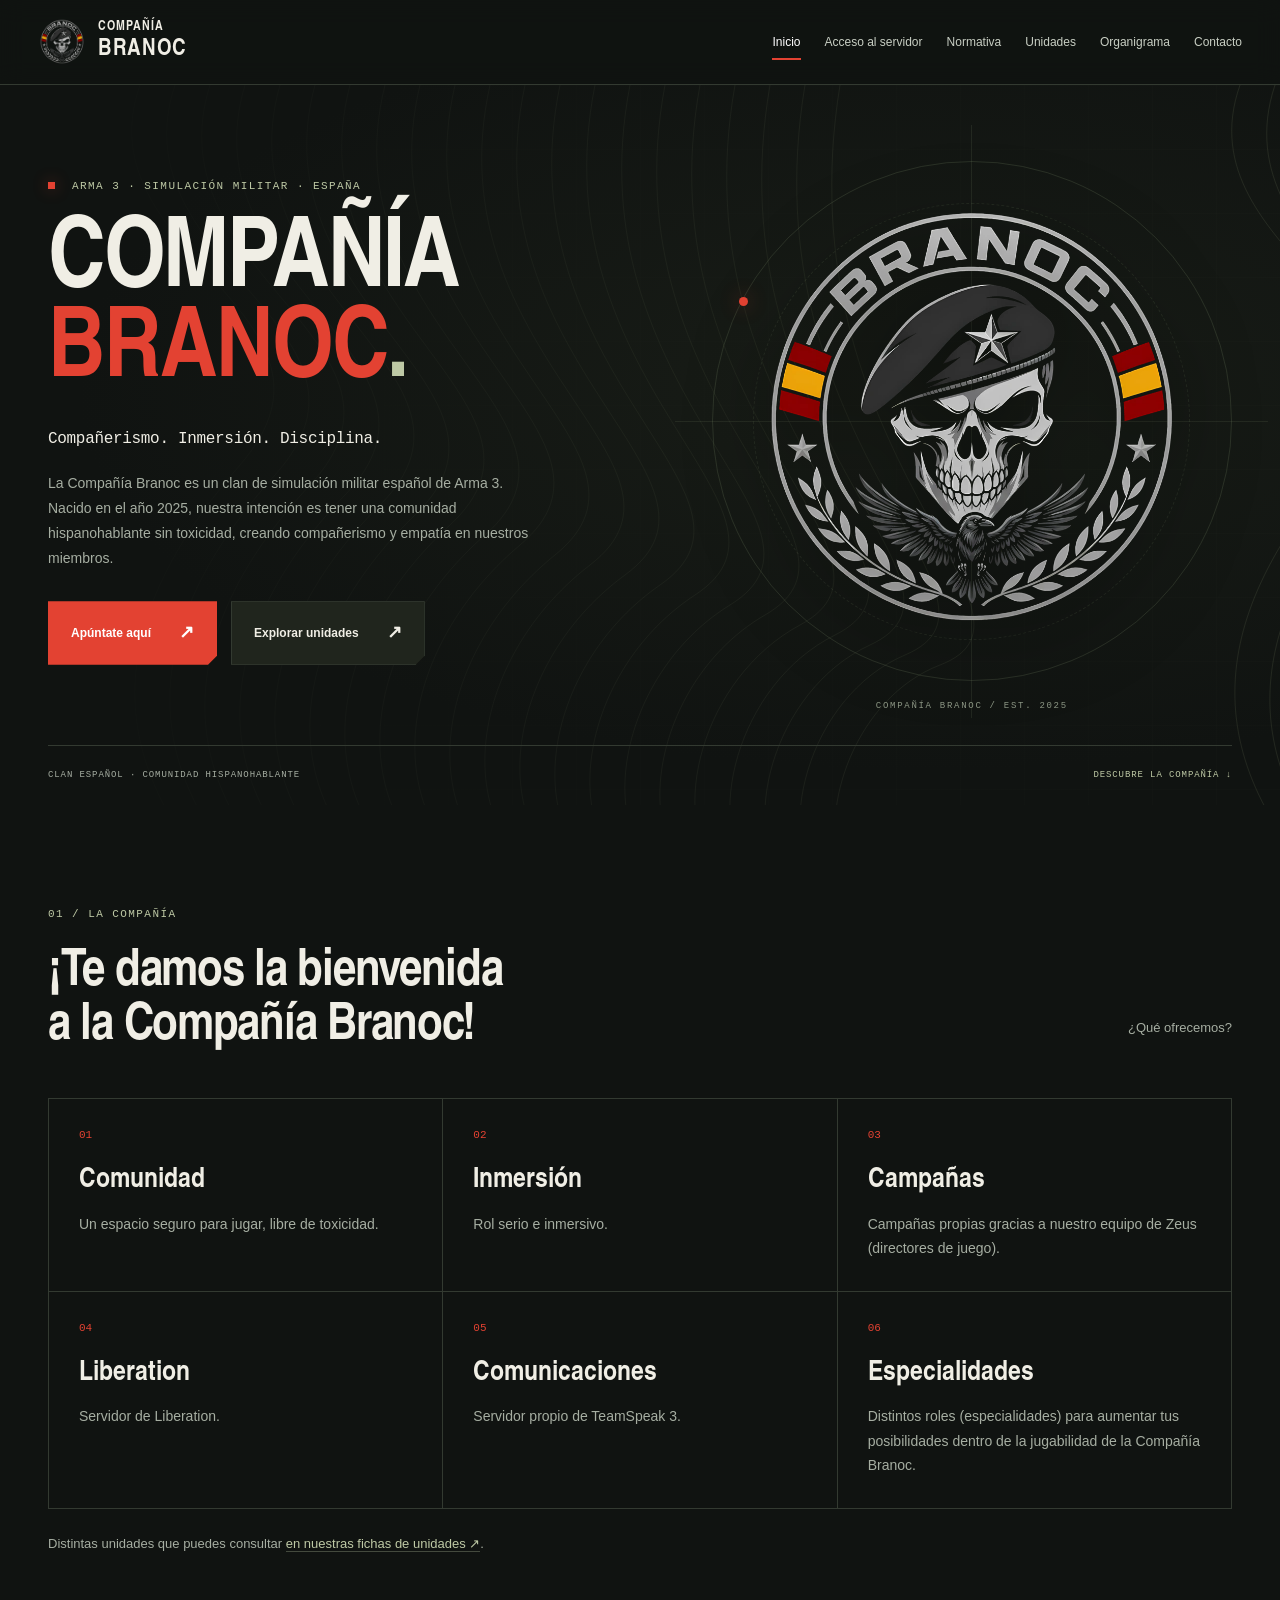
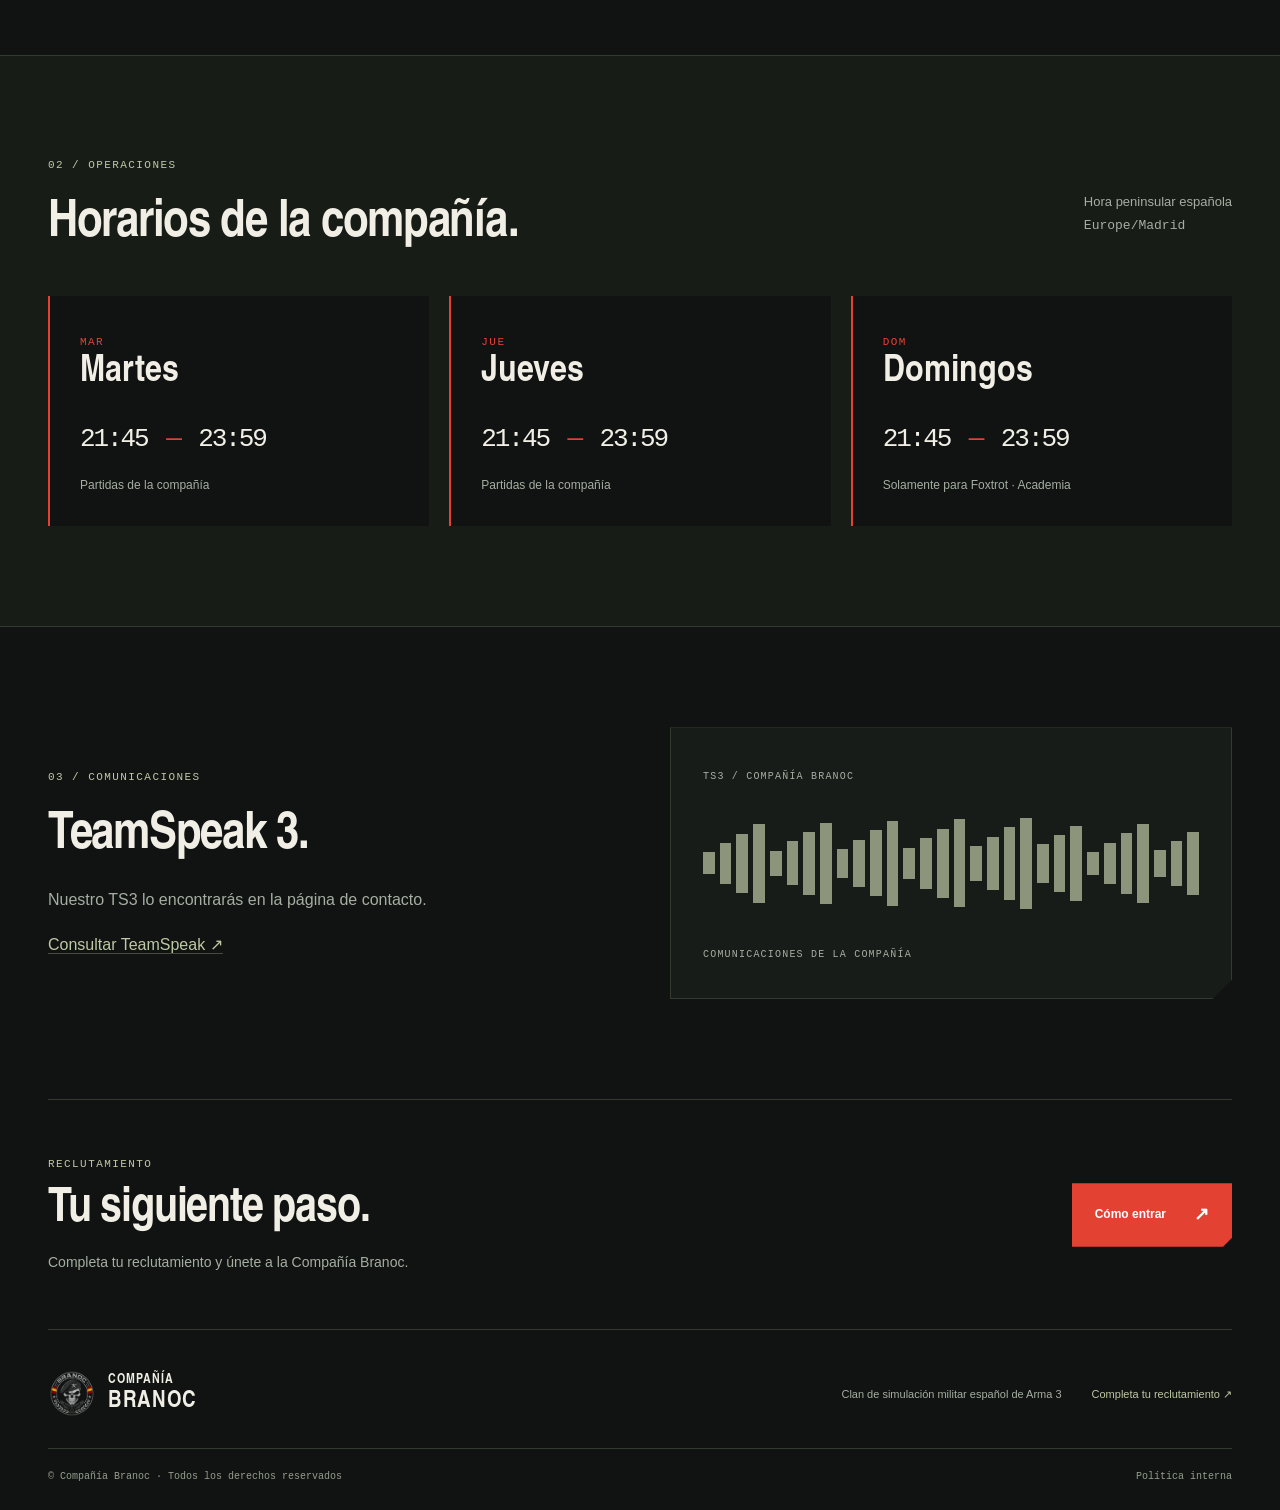
==== index.html @ 4b780981 "Add files via upload" ====
<!doctype html>
<html lang="es"><head><meta charset="utf-8"><meta name="viewport" content="width=device-width,initial-scale=1"><meta name="theme-color" content="#101311"><meta name="description" content="Compañía Branoc. Clan español de simulación militar de Arma 3: campañas, unidades, normativa y reclutamiento."><title>Inicio | Compañía Branoc</title><link rel="icon" href="assets/logo.webp" type="image/webp"><link rel="stylesheet" href="styles.css"><script src="config.js" defer></script><script src="app.js" defer></script></head>
<body><a class="skip" href="#contenido">Saltar al contenido</a><div class="reading-progress" aria-hidden="true"></div>
<header class="site-header"><div class="header-inner"><a class="brand" href="index.html"><img src="assets/logo.webp" width="50" height="50" alt="Emblema de la Compañía Branoc"><span>COMPAÑÍA <b>BRANOC</b></span></a><nav class="desktop-nav" aria-label="Navegación principal"><a href="index.html" aria-current="page">Inicio</a><a href="acceso.html">Acceso al servidor</a><a href="normativa.html">Normativa</a><a href="unidades.html">Unidades</a><a href="organigrama.html">Organigrama</a><a href="contacto.html">Contacto</a></nav><details class="mobile-menu"><summary>Menú <span aria-hidden="true">☰</span></summary><nav aria-label="Navegación móvil"><a href="index.html" aria-current="page">Inicio</a><a href="acceso.html">Acceso al servidor</a><a href="normativa.html">Normativa</a><a href="unidades.html">Unidades</a><a href="organigrama.html">Organigrama</a><a href="contacto.html">Contacto</a></nav></details></div></header>
<main id="contenido"><section class="hero"><div class="terrain" aria-hidden="true"></div><div class="wrap hero-grid"><div class="hero-copy"><p class="eyebrow"><span class="signal"></span> ARMA 3 · SIMULACIÓN MILITAR · ESPAÑA</p><h1>COMPAÑÍA<br><span>BRANOC</span><span class="hero-dot">.</span></h1><p class="hero-motto">Compañerismo. Inmersión. Disciplina.</p><p class="hero-description">La Compañía Branoc es un clan de simulación militar español de Arma 3. Nacido en el año 2025, nuestra intención es tener una comunidad hispanohablante sin toxicidad, creando compañerismo y empatía en nuestros miembros.</p><div class="actions"><a class="btn primary" href="acceso.html" >Apúntate aquí<span aria-hidden="true">↗</span></a><a class="btn secondary" href="unidades.html" >Explorar unidades<span aria-hidden="true">↗</span></a></div></div><div class="hero-emblem"><div class="radar-ring ring-one"></div><div class="radar-ring ring-two"></div><div class="crosshair" aria-hidden="true"></div><img src="assets/logo.webp" width="520" height="520" alt="Insignia de Branoc: calavera con boina y estrella"><span class="emblem-caption">COMPAÑÍA BRANOC / EST. 2025</span></div></div><div class="hero-bottom wrap"><span>CLAN ESPAÑOL · COMUNIDAD HISPANOHABLANTE</span><a href="#ofrecemos">DESCUBRE LA COMPAÑÍA ↓</a></div></section><section class="wrap section reveal" id="ofrecemos"><div class="section-title"><div><p class="eyebrow">01 / LA COMPAÑÍA</p><h2>¡Te damos la bienvenida<br>a la Compañía Branoc!</h2></div><p>¿Qué ofrecemos?</p></div><div class="offer-grid"><article class="offer-card"><span class="card-number">01</span><h3>Comunidad</h3><p>Un espacio seguro para jugar, libre de toxicidad.</p></article><article class="offer-card"><span class="card-number">02</span><h3>Inmersión</h3><p>Rol serio e inmersivo.</p></article><article class="offer-card"><span class="card-number">03</span><h3>Campañas</h3><p>Campañas propias gracias a nuestro equipo de Zeus (directores de juego).</p></article><article class="offer-card"><span class="card-number">04</span><h3>Liberation</h3><p>Servidor de Liberation.</p></article><article class="offer-card"><span class="card-number">05</span><h3>Comunicaciones</h3><p>Servidor propio de TeamSpeak 3.</p></article><article class="offer-card"><span class="card-number">06</span><h3>Especialidades</h3><p>Distintos roles (especialidades) para aumentar tus posibilidades dentro de la jugabilidad de la Compañía Branoc.</p></article></div><div class="inline-link">Distintas unidades que puedes consultar <a href="unidades.html">en nuestras fichas de unidades ↗</a>.</div></section>
<section class="schedule-section"><div class="wrap section reveal"><div class="section-title"><div><p class="eyebrow">02 / OPERACIONES</p><h2>Horarios de la compañía.</h2></div><p>Hora peninsular española<br><span class="mono">Europe/Madrid</span></p></div><div class="schedule-grid"><article class="schedule-card"><span class="eyebrow">MAR</span><h3>Martes</h3><p class="time">21:45 <span>—</span> 23:59</p><p>Partidas de la compañía</p></article><article class="schedule-card"><span class="eyebrow">JUE</span><h3>Jueves</h3><p class="time">21:45 <span>—</span> 23:59</p><p>Partidas de la compañía</p></article><article class="schedule-card"><span class="eyebrow">DOM</span><h3>Domingos</h3><p class="time">21:45 <span>—</span> 23:59</p><p>Solamente para Foxtrot · Academia</p></article></div></div></section>
<section class="wrap section comms reveal"><div><p class="eyebrow">03 / COMUNICACIONES</p><h2>TeamSpeak 3.</h2><p>Nuestro TS3 lo encontrarás en la página de contacto.</p><a class="text-link" href="contacto.html#teamspeak">Consultar TeamSpeak ↗</a></div><div class="radio-visual" aria-hidden="true"><span>TS3 / COMPAÑÍA BRANOC</span><div class="waveform"><i style="--h:20%;--d:0.0s"></i><i style="--h:37%;--d:0.05s"></i><i style="--h:54%;--d:0.1s"></i><i style="--h:71%;--d:0.15000000000000002s"></i><i style="--h:23%;--d:0.2s"></i><i style="--h:40%;--d:0.25s"></i><i style="--h:57%;--d:0.30000000000000004s"></i><i style="--h:74%;--d:0.35000000000000003s"></i><i style="--h:26%;--d:0.4s"></i><i style="--h:43%;--d:0.45s"></i><i style="--h:60%;--d:0.5s"></i><i style="--h:77%;--d:0.55s"></i><i style="--h:29%;--d:0.6000000000000001s"></i><i style="--h:46%;--d:0.65s"></i><i style="--h:63%;--d:0.7000000000000001s"></i><i style="--h:80%;--d:0.75s"></i><i style="--h:32%;--d:0.8s"></i><i style="--h:49%;--d:0.8500000000000001s"></i><i style="--h:66%;--d:0.9s"></i><i style="--h:83%;--d:0.9500000000000001s"></i><i style="--h:35%;--d:1.0s"></i><i style="--h:52%;--d:1.05s"></i><i style="--h:69%;--d:1.1s"></i><i style="--h:21%;--d:1.1500000000000001s"></i><i style="--h:38%;--d:1.2000000000000002s"></i><i style="--h:55%;--d:1.25s"></i><i style="--h:72%;--d:1.3s"></i><i style="--h:24%;--d:1.35s"></i><i style="--h:41%;--d:1.4000000000000001s"></i><i style="--h:58%;--d:1.4500000000000002s"></i></div><span>COMUNICACIONES DE LA COMPAÑÍA</span></div></section></main>
<section class="enlist wrap reveal"><div><p class="eyebrow">RECLUTAMIENTO</p><h2>Tu siguiente paso.</h2><p>Completa tu reclutamiento y únete a la Compañía Branoc.</p></div><a class="btn primary" href="acceso.html" >Cómo entrar<span aria-hidden="true">↗</span></a></section>
<footer class="wrap"><a class="brand" href="index.html"><img src="assets/logo.webp" width="42" height="42" alt=""><span>COMPAÑÍA <b>BRANOC</b></span></a><p>Clan de simulación militar español de Arma 3</p><a href="https://discord.gg/kvtkXTfEEX" data-link="discord" target="_blank" rel="noopener noreferrer">Completa tu reclutamiento ↗</a><p class="footer-bottom">© Compañía Branoc · Todos los derechos reservados <a href="normativa.html#politica">Política interna</a></p></footer>
<button class="back-top" aria-label="Volver arriba" hidden>↑</button><div class="toast" role="status" aria-live="polite"></div></body></html>
---- styles.css ----
@font-face{font-family:Branoc;src:url('assets/heading.otf') format('opentype');font-weight:700;font-display:swap}
:root{--bg:#101311;--surface:#181c19;--surface2:#20251f;--line:#333a31;--muted:#a6aea2;--text:#f0eee5;--red:#e34232;--red-dark:#a92d24;--olive:#bec9a5;--mono:'Courier New',monospace;--heading:Branoc,'Arial Narrow',Impact,sans-serif}
*{box-sizing:border-box}html{scroll-behavior:smooth;scroll-padding-top:110px}body{margin:0;background:var(--bg);color:var(--text);font:16px/1.75 Arial,Helvetica,sans-serif}a{color:inherit;text-decoration:none}button,input,summary{font:inherit}button,summary{cursor:pointer}button{color:inherit}img{display:block;max-width:100%;height:auto}::selection{background:var(--red);color:#fff}:focus-visible{outline:2px solid var(--olive);outline-offset:5px}p{margin:0 0 1.1em}h1,h2,h3,h4{line-height:1.05;margin:0;font-family:var(--heading);font-weight:700}h2{font-size:clamp(32px,4vw,54px);letter-spacing:-.025em}h3{font-size:28px}h4{font-size:21px}strong{color:var(--text)}.wrap{width:min(1220px,calc(100% - 96px));margin-inline:auto}.section{padding-block:100px}.eyebrow{font:11px/1.65 var(--mono);letter-spacing:.13em;color:var(--olive);text-transform:uppercase;margin:0 0 24px}.mono{font-family:var(--mono)}.skip{position:fixed;z-index:100;left:16px;top:-100px;padding:10px 20px;background:var(--red)}.skip:focus{top:12px}.reading-progress{position:fixed;top:0;left:0;height:3px;width:100%;transform:scaleX(0);transform-origin:left;background:var(--red);z-index:100}
.site-header{position:sticky;top:0;z-index:30;background:rgba(16,19,17,.95);border-bottom:1px solid var(--line);backdrop-filter:blur(12px)}.header-inner{max-width:1440px;margin:auto;padding:18px 38px;display:flex;align-items:center;justify-content:space-between;gap:28px}.brand{display:flex;align-items:center;gap:12px;flex-shrink:0}.brand>span{font:13px/1.2 var(--heading);letter-spacing:.08em}.brand b{display:block;font-size:23px;letter-spacing:.03em}.brand img{width:48px;height:48px;object-fit:contain}.desktop-nav{display:flex;gap:24px;align-items:center}.desktop-nav a{font-size:12px;color:#c8cfc3;position:relative;padding:12px 0}.desktop-nav a:after{content:'';position:absolute;left:0;right:100%;bottom:5px;height:2px;background:var(--red);transition:right .2s}.desktop-nav a:hover:after,.desktop-nav a[aria-current]:after{right:0}.desktop-nav a[aria-current]{color:#fff}.mobile-menu{display:none}
.hero{position:relative;overflow:hidden;isolation:isolate;background:radial-gradient(ellipse at 72% 42%,#29302255,transparent 65%)}.terrain{position:absolute;inset:0;z-index:-1;background-image:url('assets/terrain.svg'),linear-gradient(#bacd9d06 1px,transparent 1px),linear-gradient(90deg,#bacd9d06 1px,transparent 1px);background-size:1100px,64px 64px,64px 64px;opacity:.62;mask-image:linear-gradient(90deg,transparent,#000)}.hero-grid{display:grid;grid-template-columns:1.17fr 1fr;align-items:center;gap:55px;padding-block:76px 64px;min-height:650px}.hero-copy{position:relative;z-index:2}.hero h1{font-size:clamp(70px,7.6vw,112px);letter-spacing:-.025em;line-height:.93;margin-block:24px}.hero h1>span{color:var(--red)}.hero h1 .hero-dot{color:var(--olive)}.hero-motto{font:16px/1.5 var(--mono);letter-spacing:-.02em;margin:26px 0 20px}.hero-description{color:var(--muted);font-size:14px;max-width:490px;line-height:1.8}.signal{display:inline-block;width:7px;height:7px;background:var(--red);margin-right:9px;box-shadow:0 0 16px #e3423277}.actions{display:flex;gap:14px;flex-wrap:wrap;margin-top:30px}.btn{display:inline-flex;align-items:center;justify-content:space-between;gap:28px;padding:15px 22px;font-size:12px;font-weight:700;min-height:50px;clip-path:polygon(0 0,100% 0,100% calc(100% - 9px),calc(100% - 9px) 100%,0 100%);transition:background .2s,transform .2s;border:1px solid transparent}.btn span{font-size:18px}.btn.primary{background:var(--red);color:#fff}.btn.primary:hover{background:#f45644;transform:translateY(-2px)}.btn.secondary{background:#20251d;color:var(--text);border-color:var(--line)}.btn.secondary:hover{background:#30372c;transform:translateY(-2px)}.hero-emblem{position:relative;display:grid;place-items:center;aspect-ratio:1;min-width:0}.hero-emblem>img{width:88%;filter:drop-shadow(0 18px 40px #0008);position:relative;z-index:2;animation:emblem-in 1s ease both}.radar-ring{position:absolute;border:1px solid #69765b45;border-radius:50%;inset:0}.ring-one:after{content:'';position:absolute;width:9px;height:9px;top:26%;left:5%;border-radius:50%;background:var(--red);box-shadow:0 0 20px #e3423277}.ring-one{animation:radar-turn 50s linear infinite}.ring-two{inset:8%;border-style:dashed;opacity:.7}.crosshair{position:absolute;inset:-7%;background:linear-gradient(transparent calc(50% - .5px),#66745930 50%,transparent calc(50% + .5px)),linear-gradient(90deg,transparent calc(50% - .5px),#66745930 50%,transparent calc(50% + .5px))}.emblem-caption{position:absolute;bottom:-30px;font:9px var(--mono);letter-spacing:.19em;color:#8d9785}.hero-bottom{display:flex;justify-content:space-between;gap:20px;padding-block:22px;border-top:1px solid var(--line);font:9px/1.6 var(--mono);letter-spacing:.1em;color:var(--muted)}.hero-bottom a{color:var(--olive)}
.section-title{display:flex;justify-content:space-between;align-items:end;gap:40px;margin-bottom:44px}.section-title>p{color:var(--muted);max-width:260px;font-size:13px}.section-title h2{max-width:740px}.offer-grid{display:grid;grid-template-columns:repeat(3,1fr);border-top:1px solid var(--line);border-left:1px solid var(--line)}.offer-card{border-right:1px solid var(--line);border-bottom:1px solid var(--line);padding:30px;transition:background .25s;position:relative}.offer-card:hover{background:var(--surface)}.card-number{font:11px var(--mono);color:var(--red);display:block;margin-bottom:26px}.offer-card h3{margin-bottom:15px}.offer-card p{font-size:14px;color:var(--muted);margin:0}.inline-link{font-size:13px;color:var(--muted);margin-top:24px}.inline-link a,.text-link,.rule-section a,.note a{color:var(--olive);border-bottom:1px solid #bec9a54d}.schedule-section{background:#181c16;border-block:1px solid var(--line)}.schedule-grid{display:grid;grid-template-columns:repeat(3,1fr);gap:20px}.schedule-card{padding:30px;background:var(--bg);border-left:2px solid var(--red)}.schedule-card h3{font-size:37px}.schedule-card>.eyebrow{margin-bottom:14px;color:var(--red)}.time{font:26px/1.4 var(--mono);margin:28px 0 18px;letter-spacing:-.08em}.time span{color:var(--red);margin-inline:5px}.schedule-card>p:last-child{font-size:12px;color:var(--muted);margin:0}.comms{display:grid;grid-template-columns:1fr 1fr;gap:60px;align-items:center}.comms p:not(.eyebrow){margin-top:22px;color:var(--muted)}.radio-visual{background:var(--surface);border:1px solid var(--line);padding:32px;clip-path:polygon(0 0,100% 0,100% calc(100% - 20px),calc(100% - 20px) 100%,0 100%)}.radio-visual>span{font:10px var(--mono);letter-spacing:.12em;color:var(--muted)}.waveform{height:110px;display:flex;align-items:center;gap:5px;margin-block:20px}.waveform i{width:5px;flex:1;height:var(--h);background:var(--olive);opacity:.7;transform-origin:center;animation:wave 2.8s ease-in-out var(--d) infinite}
.page-heading{padding-block:74px 60px;border-bottom:1px solid var(--line);position:relative}.page-heading:after{content:'+';position:absolute;right:0;top:66px;color:var(--red);font:42px var(--mono)}.page-heading h1{font-size:clamp(52px,6.8vw,88px);letter-spacing:-.035em;max-width:calc(100% - 38px)}.page-heading .lead{margin:22px 0 0;color:var(--muted);max-width:750px;font-size:15px}.steps{max-width:970px}.step{display:grid;grid-template-columns:80px 1fr;gap:30px;padding:40px 0;border-bottom:1px solid var(--line)}.step:first-child{padding-top:0}.step-number{color:var(--red);font:40px var(--mono);line-height:1}.step h2{font-size:36px;margin-bottom:24px}.step p{color:var(--muted);font-size:15px}.step .btn{margin-top:12px}.instruction-img{margin:25px 0 10px;border:1px solid var(--line);border-radius:4px;max-width:100%}.form-img{width:360px}.note{background:#23291d;border-left:2px solid var(--olive);padding:18px 22px;color:#c5cebc;font-size:13px;line-height:1.8}.step .note{color:#c5cebc}.rules-layout{display:grid;grid-template-columns:240px 1fr;gap:66px;padding-block:70px 100px;align-items:start}.rules-index{position:sticky;top:125px}.rules-index nav{display:flex;flex-direction:column;gap:14px;margin-bottom:30px}.rules-index nav a{font-size:13px;color:var(--muted)}.rules-index nav a:hover{color:var(--text)}.rules-content{min-width:0}.rule-section{padding-bottom:40px;margin-bottom:40px;border-bottom:1px solid var(--line);font-size:14px;color:#bbc3b5;scroll-margin-top:115px}.rule-section:last-child{margin-bottom:0}.rule-section h2{font-size:40px;margin-bottom:26px;color:var(--text)}.rule-section ol,.rule-section ul{padding-left:25px}.rule-section li{padding-left:5px;margin-bottom:12px}.rule-section ol>li::marker{font-family:var(--mono);color:var(--red)}.rule-section li p{margin-bottom:10px}.rule-section li p:first-child strong{font-size:16px}.rule-section .eyebrow{color:var(--olive)}
.units-list{padding-block:40px 80px}.unit-card{display:grid;grid-template-columns:370px 1fr;gap:65px;align-items:center;padding-block:55px;border-bottom:1px solid var(--line)}.unit-image{padding:26px;background:radial-gradient(#28301e,transparent 70%);aspect-ratio:1;display:grid;place-items:center}.unit-image img{max-height:320px;width:auto;max-width:100%;object-fit:contain;filter:drop-shadow(0 15px 20px #0005);transition:transform .4s}.unit-card:hover img{transform:translateY(-5px) rotate(-2deg)}.unit-copy h2{font-size:66px;margin-bottom:24px}.unit-copy>p:not(.eyebrow){color:var(--muted);font-size:15px;max-width:640px}.academy-note{margin-top:50px}.org-section{padding-block:35px 70px}.org-toolbar{display:flex;gap:30px;justify-content:space-between;align-items:center;margin-bottom:50px}.org-toolbar>p{font:11px/1.8 var(--mono);color:var(--muted);margin:0}.command-card{max-width:420px;margin:auto;text-align:center;padding:24px 30px 30px;border:1px solid var(--red);background:linear-gradient(135deg,#34241e,var(--surface));position:relative}.command-card img{margin:0 auto 14px}.command-card .eyebrow{margin-bottom:10px}.command-card h2{font-size:40px}.command-card:after{content:'';position:absolute;left:50%;height:44px;width:1px;background:var(--line);top:100%}.org-branches{border-top:1px solid var(--line);padding-top:38px;margin-top:44px}.org-branch>h2{font-size:29px;margin-bottom:24px}.infantry-grid{display:grid;grid-template-columns:1fr 1fr 1.9fr;gap:18px}.org-unit{padding:24px 20px;background:var(--surface);border:1px solid var(--line);border-top:3px solid var(--olive);height:calc(100% - 0px)}.org-unit .eyebrow{margin-bottom:12px}.org-unit h3{font-size:32px;margin-bottom:16px}.org-unit.academy{border-top-color:var(--red)}.org-unit.recon{border-top-color:#9c84bd}.org-unit.air{border-top-color:#8babbe}.status{display:inline-block;font:10px var(--mono);text-transform:uppercase;letter-spacing:.1em;border:1px solid #5f6359;padding:5px 8px;margin:0 0 22px;color:var(--muted)}.squad-grid{display:grid;grid-template-columns:1fr 1fr;gap:20px;margin-top:18px}.squad-grid h4{font:12px var(--mono);color:var(--olive);padding-bottom:14px;border-bottom:1px solid var(--line);margin-bottom:12px}.squad-grid p{font:10px/1.8 var(--mono);color:var(--muted)}.personnel{list-style:none;padding:0;margin:0 0 18px;font-size:12px;line-height:2.1;overflow-wrap:anywhere}.personnel li:before{content:'›';margin-right:8px;color:var(--red)}.org-leader{font-family:var(--mono);font-size:13px;color:var(--text);padding-bottom:14px;border-bottom:1px solid var(--line)}.frequency{font:11px/1.8 var(--mono);margin-bottom:0;color:var(--muted)}.support-grid{display:grid;grid-template-columns:repeat(3,1fr);gap:18px;margin-top:36px;align-items:start}.support-grid .org-unit{min-height:290px;height:auto}.malla{margin:36px 0 24px;padding:24px 28px;background:var(--surface2);display:flex;justify-content:space-between;gap:20px;align-items:center}.malla .eyebrow{margin:0}.malla strong{font:18px var(--mono)}.malla strong span{color:var(--red)}
.contact-grid{display:grid;grid-template-columns:1fr 1.25fr;gap:25px}.contact-card{padding:38px;background:var(--surface);border:1px solid var(--line);min-width:0}.contact-card h2{font-size:48px;margin-bottom:28px}.contact-card p:not(.eyebrow){font-size:14px;color:var(--muted)}.contact-card .text-link{display:inline-block;margin-bottom:24px}.server-address{display:flex;align-items:center;justify-content:space-between;gap:12px;padding:14px 18px;background:var(--bg);border:1px solid var(--line)}.server-address code{font:13px var(--mono);overflow-wrap:anywhere}.copy-server{background:transparent;border:0;border-left:1px solid var(--line);padding:3px 0 3px 15px;font:11px var(--mono);color:var(--olive)}.staff-section{padding-top:0}.staff-layout{display:grid;grid-template-columns:1.4fr 1fr;gap:75px;margin-top:32px}.staff-layout p{color:var(--muted);font-size:15px}.staff-roles{list-style:none;padding:0;margin:0}.staff-roles li{font:20px var(--heading);border-bottom:1px solid var(--line);padding:20px 0}.staff-roles li:before{content:'+';font-family:var(--mono);color:var(--red);margin-right:20px}
.enlist{border-top:1px solid var(--line);border-bottom:1px solid var(--line);padding-block:55px;display:flex;align-items:center;justify-content:space-between;gap:30px}.enlist h2{font-size:48px}.enlist .eyebrow{margin-bottom:12px}.enlist p:last-child{margin:14px 0 0;color:var(--muted);font-size:14px}footer{padding-block:40px 28px;display:flex;gap:30px;align-items:center;flex-wrap:wrap}footer>.brand{margin-right:auto}footer>p:not(.footer-bottom){font-size:11px;color:var(--muted);margin:0}footer>a:not(.brand){font-size:11px;color:var(--olive)}.footer-bottom{width:100%;padding-top:22px;border-top:1px solid var(--line);font:10px var(--mono);color:#959e8d;display:flex;justify-content:space-between;margin:0}.back-top{position:fixed;bottom:24px;right:24px;width:42px;height:42px;background:var(--surface2);border:1px solid var(--line);z-index:25;font:22px var(--mono)}[hidden]{display:none!important}.toast{position:fixed;bottom:25px;left:50%;transform:translate(-50%,20px);opacity:0;background:var(--olive);color:var(--bg);padding:15px 24px;font-size:13px;z-index:100;max-width:90vw;pointer-events:none;transition:.2s}.toast.visible{opacity:1;transform:translate(-50%,0)}.will-reveal{opacity:0;transform:translateY(20px);transition:opacity .6s ease,transform .6s ease}.will-reveal.is-visible{opacity:1;transform:translateY(0)}
@keyframes radar-turn{to{transform:rotate(360deg)}}@keyframes wave{50%{transform:scaleY(.6)}}@keyframes emblem-in{from{opacity:0;transform:scale(.95)}to{opacity:1;transform:scale(1)}}
@media(min-width:1500px){.hero-grid{min-height:730px}.hero h1{font-size:124px}}
@media(max-width:1100px){.header-inner{padding-inline:24px;gap:18px}.desktop-nav{gap:15px}.desktop-nav a{font-size:11px}.wrap{width:calc(100% - 60px)}.hero-grid{gap:30px}.hero h1{font-size:80px}.unit-card{grid-template-columns:300px 1fr;gap:35px}.infantry-grid{grid-template-columns:1fr 1fr}.academy{grid-column:1/-1}.rules-layout{gap:35px;grid-template-columns:200px 1fr}.time{font-size:23px}}
@media(max-width:800px){.desktop-nav{display:none}.header-inner{padding:12px 20px}.brand img{width:40px;height:40px}.brand>span{font-size:10px}.brand b{font-size:20px}.mobile-menu{display:block}.mobile-menu summary{list-style:none;font:12px var(--mono);padding:12px}.mobile-menu summary::-webkit-details-marker{display:none}.mobile-menu summary span{margin-left:15px}.mobile-menu[open] nav{position:absolute;right:0;left:0;top:100%;padding:18px 24px;background:var(--bg);border-bottom:1px solid var(--line);box-shadow:0 25px 35px #0006;display:flex;flex-direction:column;gap:0}.mobile-menu nav a{padding:12px;border-bottom:1px solid var(--line);font-size:13px}.mobile-menu nav a[aria-current]{color:var(--red)}.wrap{width:calc(100% - 40px)}.hero-grid{grid-template-columns:1fr;gap:36px;padding-block:42px 50px}.hero h1{font-size:clamp(70px,16vw,110px)}.hero-description{max-width:620px}.hero-emblem{width:320px;max-width:80%;margin:10px auto 30px}.hero-bottom{font-size:8px}.section{padding-block:65px}.section-title{align-items:start;gap:18px;margin-bottom:30px}.section-title>p{font-size:11px}.offer-grid{grid-template-columns:repeat(2,1fr)}.offer-card{padding:24px}.schedule-grid{gap:12px}.schedule-card{padding:22px 16px}.schedule-card h3{font-size:30px}.time{font-size:18px}.schedule-card>p:last-child{font-size:11px}.comms{gap:30px}.page-heading{padding-block:48px 36px}.page-heading:after{top:42px}.page-heading h1{font-size:62px}.rules-layout{grid-template-columns:1fr;padding-block:40px 65px}.rules-index{position:static;padding:22px;background:var(--surface);border:1px solid var(--line)}.rules-index nav{flex-flow:row wrap;gap:12px 20px;margin-bottom:20px}.rule-section h2{font-size:34px}.units-list{padding-block:15px 50px}.unit-card{grid-template-columns:240px 1fr;gap:20px;padding-block:40px}.unit-copy h2{font-size:50px}.unit-copy>p:not(.eyebrow){font-size:13px}.unit-copy .eyebrow{font-size:9px}.unit-image{padding:15px}.contact-grid{grid-template-columns:1fr;gap:20px}.contact-card{padding:28px}.staff-layout{gap:30px}.support-grid{gap:12px}.org-branch>h2{font-size:24px}.org-unit{padding:22px 16px}.org-toolbar{gap:20px}.enlist h2{font-size:40px}}
@media(max-width:520px){body{font-size:15px}.hero-grid{padding-top:38px}.hero h1{font-size:73px}.hero-motto{font-size:12px}.hero .eyebrow{font-size:9px;letter-spacing:.07em}.hero-emblem{width:250px}.hero-bottom{flex-direction:column;gap:8px}.actions{gap:10px}.btn{gap:16px;padding:14px 17px;font-size:11px}.section-title{flex-direction:column;gap:16px}.section-title h2{font-size:36px}.section-title>p{margin-bottom:0}.offer-grid{grid-template-columns:1fr}.offer-card{padding:24px;display:grid;grid-template-columns:32px 1fr;column-gap:10px}.card-number{grid-row:1/3;margin:6px 0}.offer-card h3{font-size:27px}.offer-card p{font-size:13px}.schedule-grid{grid-template-columns:1fr}.schedule-card{padding:25px}.schedule-card h3{font-size:34px}.time{font-size:28px;margin:20px 0 12px}.comms{grid-template-columns:1fr}.page-heading h1{font-size:49px}.page-heading .lead{font-size:13px}.step{grid-template-columns:38px 1fr;gap:15px;padding-block:30px}.step-number{font-size:25px}.step h2{font-size:29px}.step p{font-size:13px}.rule-section{font-size:13px}.rule-section h2{font-size:31px}.rule-section li p:first-child strong{font-size:14px}.rules-index nav a{font-size:12px}.unit-card{grid-template-columns:1fr;gap:20px;padding-block:35px}.unit-image{max-width:240px;width:100%;margin:auto}.unit-copy h2{font-size:53px}.unit-copy>p:not(.eyebrow){font-size:14px}.unit-copy .eyebrow{font-size:10px}.org-toolbar{flex-direction:column;align-items:start;gap:16px}.infantry-grid,.support-grid{grid-template-columns:1fr}.academy{grid-column:auto}.support-grid .org-unit{min-height:0}.org-unit{padding:25px 20px}.squad-grid{gap:16px}.squad-grid .personnel{font-size:11px}.malla{flex-direction:column;align-items:start;gap:12px;padding:22px}.malla strong{font-size:16px}.contact-card h2{font-size:39px}.contact-card{padding:26px 22px}.server-address{padding:14px 10px;gap:8px}.server-address code{font-size:11px}.staff-layout{grid-template-columns:1fr;gap:22px}.staff-layout p{font-size:14px}.staff-section{padding-top:0}.enlist{flex-direction:column;align-items:start;padding-block:36px}.enlist h2{font-size:39px}footer{gap:22px;align-items:start;flex-direction:column}.footer-bottom{gap:16px;flex-wrap:wrap;line-height:1.8}.back-top{bottom:16px;right:16px}.note{padding:16px;font-size:12px}}
@media(prefers-reduced-motion:reduce){html{scroll-behavior:auto}*,*:before,*:after{animation:none!important;transition:none!important}.will-reveal{opacity:1;transform:none}}
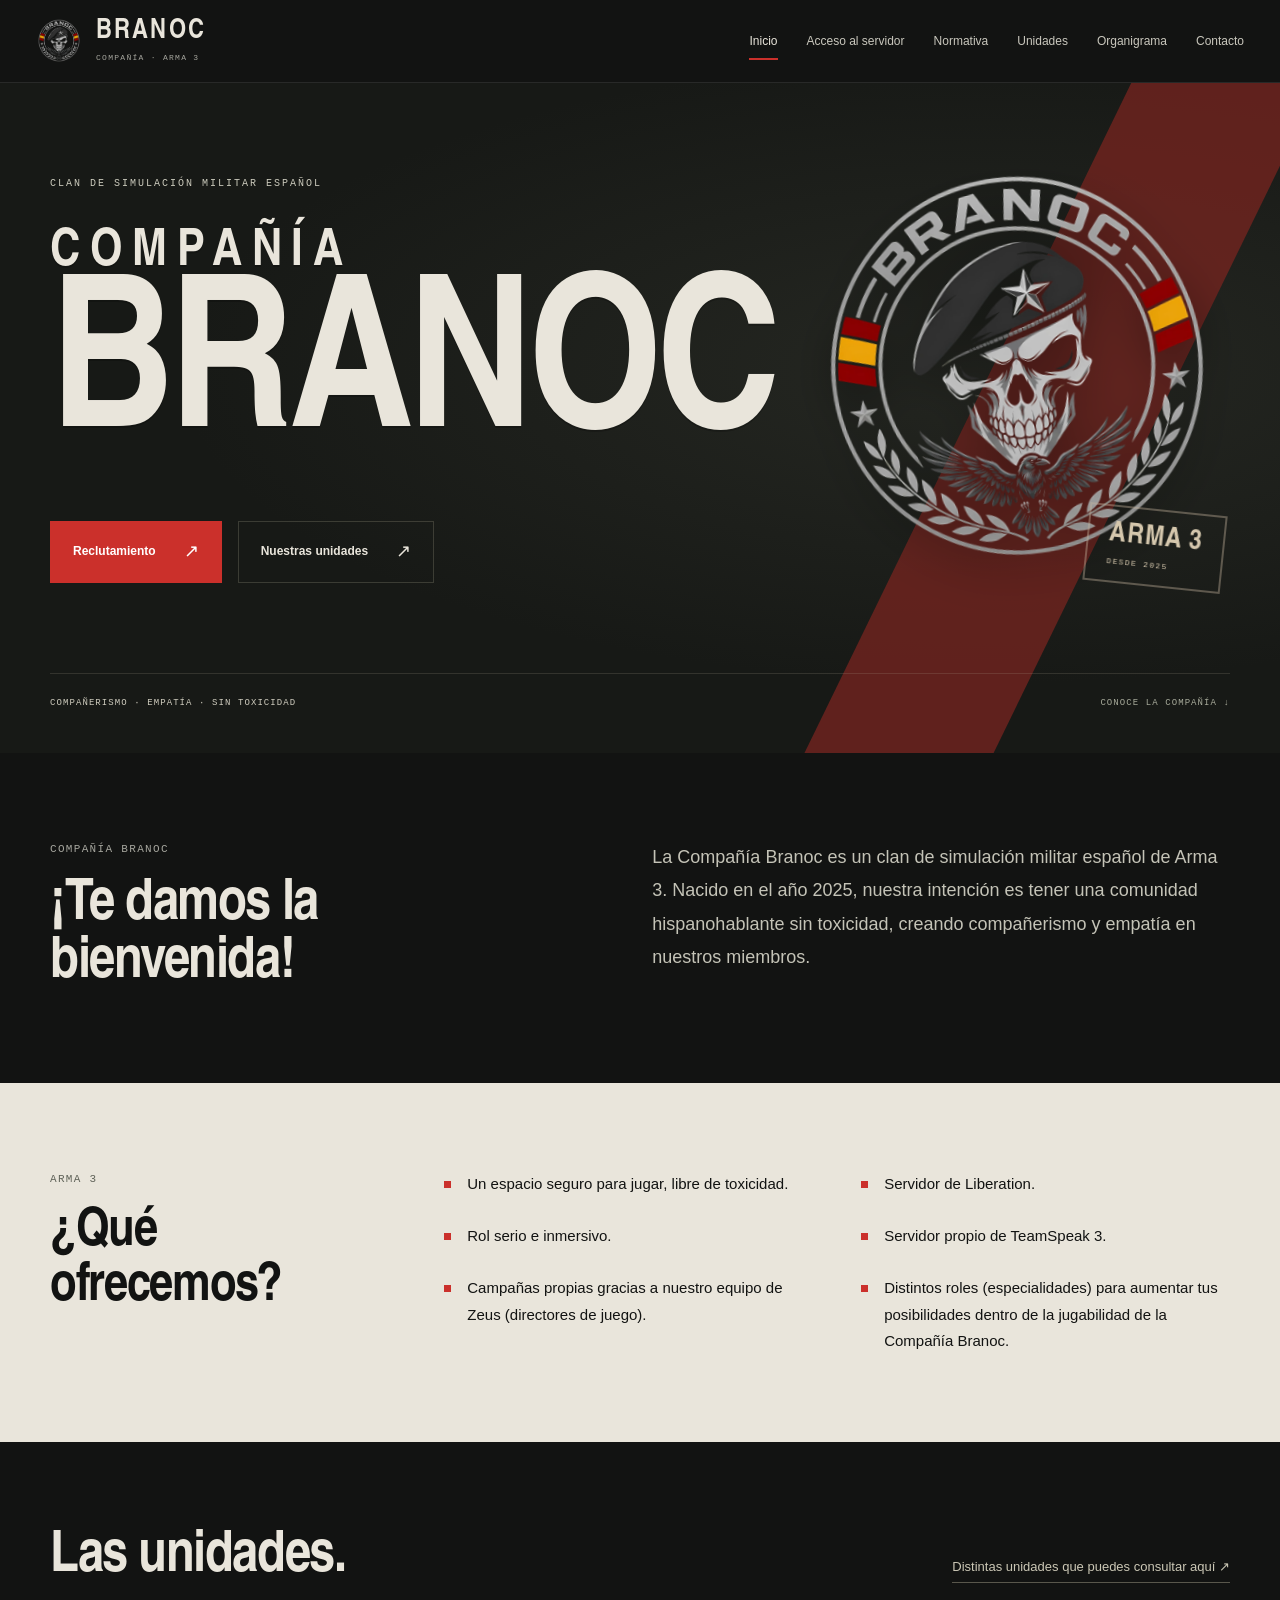
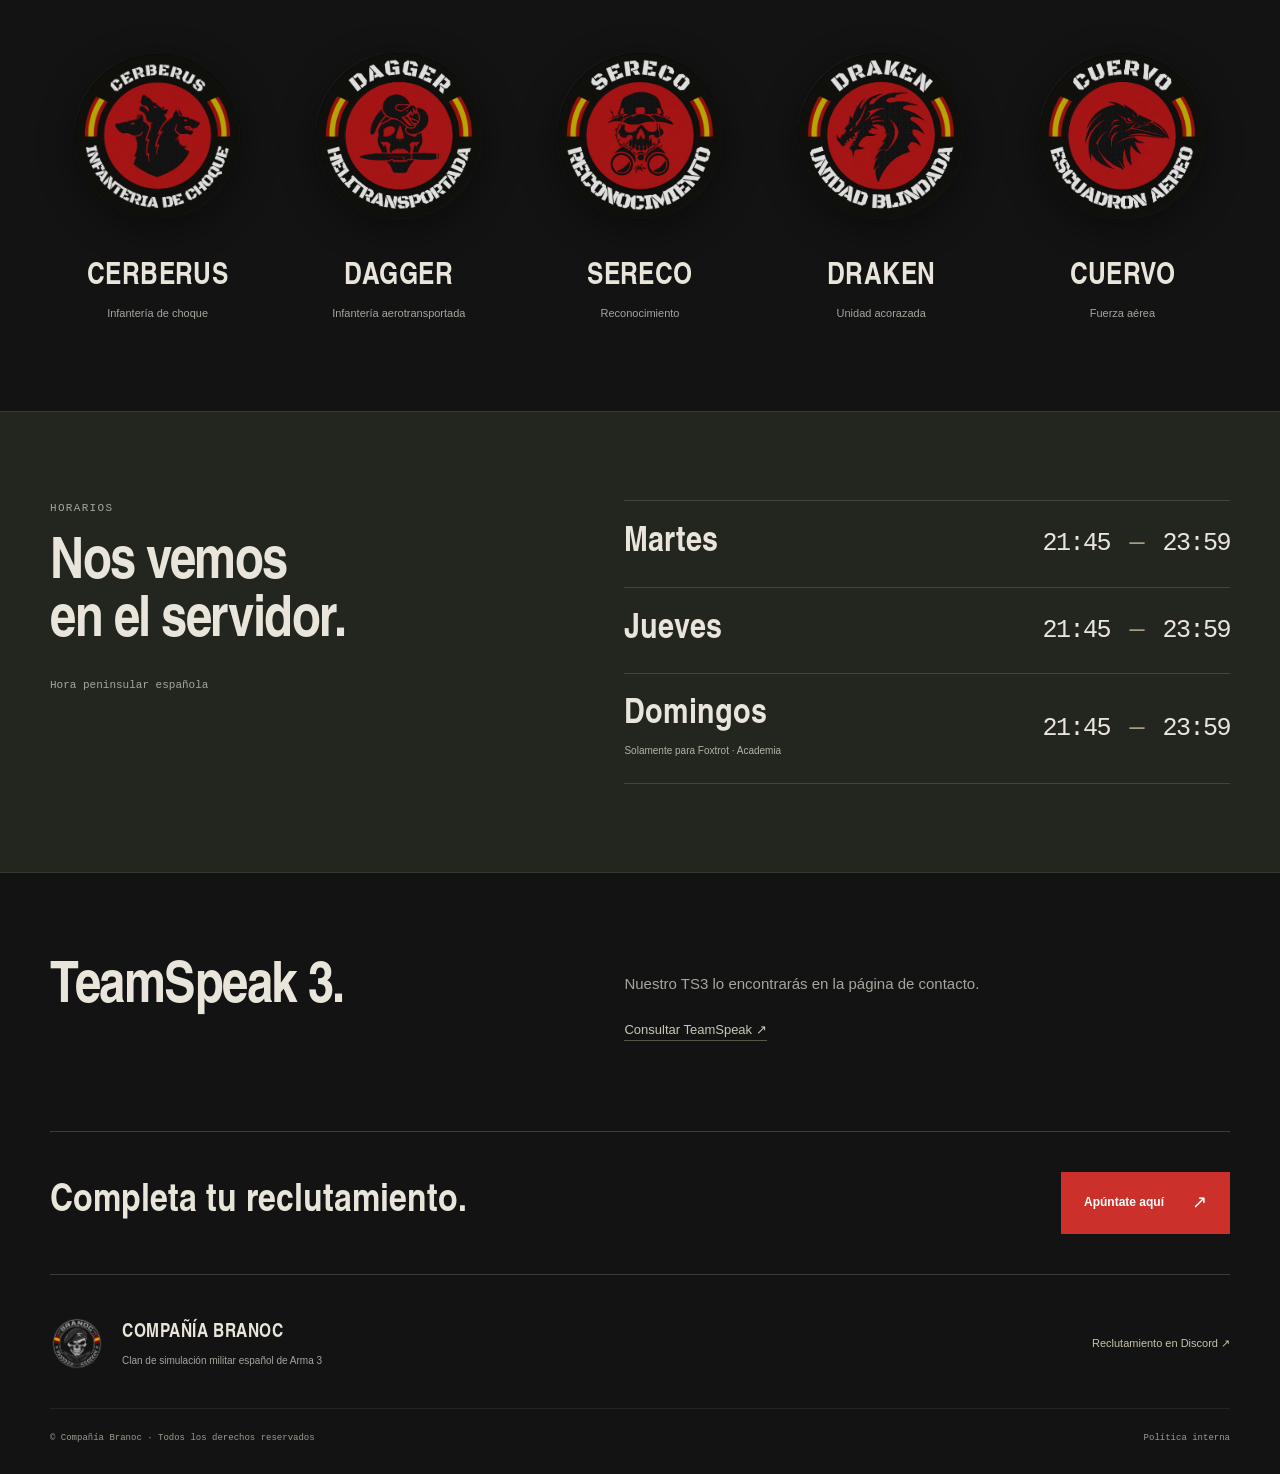
==== commit ada050ab: "Add files via upload" ====
--- a/index.html
+++ b/index.html
@@ -1,10 +1 @@
-<!doctype html>
-<html lang="es"><head><meta charset="utf-8"><meta name="viewport" content="width=device-width,initial-scale=1"><meta name="theme-color" content="#101311"><meta name="description" content="Compañía Branoc. Clan español de simulación militar de Arma 3: campañas, unidades, normativa y reclutamiento."><title>Inicio | Compañía Branoc</title><link rel="icon" href="assets/logo.webp" type="image/webp"><link rel="stylesheet" href="styles.css"><script src="config.js" defer></script><script src="app.js" defer></script></head>
-<body><a class="skip" href="#contenido">Saltar al contenido</a><div class="reading-progress" aria-hidden="true"></div>
-<header class="site-header"><div class="header-inner"><a class="brand" href="index.html"><img src="assets/logo.webp" width="50" height="50" alt="Emblema de la Compañía Branoc"><span>COMPAÑÍA <b>BRANOC</b></span></a><nav class="desktop-nav" aria-label="Navegación principal"><a href="index.html" aria-current="page">Inicio</a><a href="acceso.html">Acceso al servidor</a><a href="normativa.html">Normativa</a><a href="unidades.html">Unidades</a><a href="organigrama.html">Organigrama</a><a href="contacto.html">Contacto</a></nav><details class="mobile-menu"><summary>Menú <span aria-hidden="true">☰</span></summary><nav aria-label="Navegación móvil"><a href="index.html" aria-current="page">Inicio</a><a href="acceso.html">Acceso al servidor</a><a href="normativa.html">Normativa</a><a href="unidades.html">Unidades</a><a href="organigrama.html">Organigrama</a><a href="contacto.html">Contacto</a></nav></details></div></header>
-<main id="contenido"><section class="hero"><div class="terrain" aria-hidden="true"></div><div class="wrap hero-grid"><div class="hero-copy"><p class="eyebrow"><span class="signal"></span> ARMA 3 · SIMULACIÓN MILITAR · ESPAÑA</p><h1>COMPAÑÍA<br><span>BRANOC</span><span class="hero-dot">.</span></h1><p class="hero-motto">Compañerismo. Inmersión. Disciplina.</p><p class="hero-description">La Compañía Branoc es un clan de simulación militar español de Arma 3. Nacido en el año 2025, nuestra intención es tener una comunidad hispanohablante sin toxicidad, creando compañerismo y empatía en nuestros miembros.</p><div class="actions"><a class="btn primary" href="acceso.html" >Apúntate aquí<span aria-hidden="true">↗</span></a><a class="btn secondary" href="unidades.html" >Explorar unidades<span aria-hidden="true">↗</span></a></div></div><div class="hero-emblem"><div class="radar-ring ring-one"></div><div class="radar-ring ring-two"></div><div class="crosshair" aria-hidden="true"></div><img src="assets/logo.webp" width="520" height="520" alt="Insignia de Branoc: calavera con boina y estrella"><span class="emblem-caption">COMPAÑÍA BRANOC / EST. 2025</span></div></div><div class="hero-bottom wrap"><span>CLAN ESPAÑOL · COMUNIDAD HISPANOHABLANTE</span><a href="#ofrecemos">DESCUBRE LA COMPAÑÍA ↓</a></div></section><section class="wrap section reveal" id="ofrecemos"><div class="section-title"><div><p class="eyebrow">01 / LA COMPAÑÍA</p><h2>¡Te damos la bienvenida<br>a la Compañía Branoc!</h2></div><p>¿Qué ofrecemos?</p></div><div class="offer-grid"><article class="offer-card"><span class="card-number">01</span><h3>Comunidad</h3><p>Un espacio seguro para jugar, libre de toxicidad.</p></article><article class="offer-card"><span class="card-number">02</span><h3>Inmersión</h3><p>Rol serio e inmersivo.</p></article><article class="offer-card"><span class="card-number">03</span><h3>Campañas</h3><p>Campañas propias gracias a nuestro equipo de Zeus (directores de juego).</p></article><article class="offer-card"><span class="card-number">04</span><h3>Liberation</h3><p>Servidor de Liberation.</p></article><article class="offer-card"><span class="card-number">05</span><h3>Comunicaciones</h3><p>Servidor propio de TeamSpeak 3.</p></article><article class="offer-card"><span class="card-number">06</span><h3>Especialidades</h3><p>Distintos roles (especialidades) para aumentar tus posibilidades dentro de la jugabilidad de la Compañía Branoc.</p></article></div><div class="inline-link">Distintas unidades que puedes consultar <a href="unidades.html">en nuestras fichas de unidades ↗</a>.</div></section>
-<section class="schedule-section"><div class="wrap section reveal"><div class="section-title"><div><p class="eyebrow">02 / OPERACIONES</p><h2>Horarios de la compañía.</h2></div><p>Hora peninsular española<br><span class="mono">Europe/Madrid</span></p></div><div class="schedule-grid"><article class="schedule-card"><span class="eyebrow">MAR</span><h3>Martes</h3><p class="time">21:45 <span>—</span> 23:59</p><p>Partidas de la compañía</p></article><article class="schedule-card"><span class="eyebrow">JUE</span><h3>Jueves</h3><p class="time">21:45 <span>—</span> 23:59</p><p>Partidas de la compañía</p></article><article class="schedule-card"><span class="eyebrow">DOM</span><h3>Domingos</h3><p class="time">21:45 <span>—</span> 23:59</p><p>Solamente para Foxtrot · Academia</p></article></div></div></section>
-<section class="wrap section comms reveal"><div><p class="eyebrow">03 / COMUNICACIONES</p><h2>TeamSpeak 3.</h2><p>Nuestro TS3 lo encontrarás en la página de contacto.</p><a class="text-link" href="contacto.html#teamspeak">Consultar TeamSpeak ↗</a></div><div class="radio-visual" aria-hidden="true"><span>TS3 / COMPAÑÍA BRANOC</span><div class="waveform"><i style="--h:20%;--d:0.0s"></i><i style="--h:37%;--d:0.05s"></i><i style="--h:54%;--d:0.1s"></i><i style="--h:71%;--d:0.15000000000000002s"></i><i style="--h:23%;--d:0.2s"></i><i style="--h:40%;--d:0.25s"></i><i style="--h:57%;--d:0.30000000000000004s"></i><i style="--h:74%;--d:0.35000000000000003s"></i><i style="--h:26%;--d:0.4s"></i><i style="--h:43%;--d:0.45s"></i><i style="--h:60%;--d:0.5s"></i><i style="--h:77%;--d:0.55s"></i><i style="--h:29%;--d:0.6000000000000001s"></i><i style="--h:46%;--d:0.65s"></i><i style="--h:63%;--d:0.7000000000000001s"></i><i style="--h:80%;--d:0.75s"></i><i style="--h:32%;--d:0.8s"></i><i style="--h:49%;--d:0.8500000000000001s"></i><i style="--h:66%;--d:0.9s"></i><i style="--h:83%;--d:0.9500000000000001s"></i><i style="--h:35%;--d:1.0s"></i><i style="--h:52%;--d:1.05s"></i><i style="--h:69%;--d:1.1s"></i><i style="--h:21%;--d:1.1500000000000001s"></i><i style="--h:38%;--d:1.2000000000000002s"></i><i style="--h:55%;--d:1.25s"></i><i style="--h:72%;--d:1.3s"></i><i style="--h:24%;--d:1.35s"></i><i style="--h:41%;--d:1.4000000000000001s"></i><i style="--h:58%;--d:1.4500000000000002s"></i></div><span>COMUNICACIONES DE LA COMPAÑÍA</span></div></section></main>
-<section class="enlist wrap reveal"><div><p class="eyebrow">RECLUTAMIENTO</p><h2>Tu siguiente paso.</h2><p>Completa tu reclutamiento y únete a la Compañía Branoc.</p></div><a class="btn primary" href="acceso.html" >Cómo entrar<span aria-hidden="true">↗</span></a></section>
-<footer class="wrap"><a class="brand" href="index.html"><img src="assets/logo.webp" width="42" height="42" alt=""><span>COMPAÑÍA <b>BRANOC</b></span></a><p>Clan de simulación militar español de Arma 3</p><a href="https://discord.gg/kvtkXTfEEX" data-link="discord" target="_blank" rel="noopener noreferrer">Completa tu reclutamiento ↗</a><p class="footer-bottom">© Compañía Branoc · Todos los derechos reservados <a href="normativa.html#politica">Política interna</a></p></footer>
-<button class="back-top" aria-label="Volver arriba" hidden>↑</button><div class="toast" role="status" aria-live="polite"></div></body></html>+<!doctype html><html lang="es"><head><meta charset="utf-8"><meta name="viewport" content="width=device-width,initial-scale=1"><meta name="theme-color" content="#121312"><meta name="description" content="Compañía Branoc. Clan español de simulación militar de Arma 3: campañas, unidades, normativa y reclutamiento."><title>Inicio | Compañía Branoc</title><link rel="icon" href="assets/logo.webp" type="image/webp"><link rel="stylesheet" href="styles.css"><script src="config.js" defer></script><script src="app.js" defer></script></head><body class="index-page"><a class="skip" href="#contenido">Saltar al contenido</a><div class="reading-progress" aria-hidden="true"></div><header class="site-header"><div class="header-inner"><a class="brand" href="index.html"><img src="assets/logo.webp" width="48" height="48" alt="Emblema de la Compañía Branoc"><span>BRANOC<small>COMPAÑÍA · ARMA 3</small></span></a><nav class="desktop-nav" aria-label="Navegación principal"><a href="index.html" aria-current="page">Inicio</a><a href="acceso.html">Acceso al servidor</a><a href="normativa.html">Normativa</a><a href="unidades.html">Unidades</a><a href="organigrama.html">Organigrama</a><a href="contacto.html">Contacto</a></nav><details class="mobile-menu"><summary>Menú <span aria-hidden="true">☰</span></summary><nav aria-label="Navegación móvil"><a href="index.html" aria-current="page">Inicio</a><a href="acceso.html">Acceso al servidor</a><a href="normativa.html">Normativa</a><a href="unidades.html">Unidades</a><a href="organigrama.html">Organigrama</a><a href="contacto.html">Contacto</a></nav></details></div></header><main id="contenido"><section class="war-poster"><div class="poster-stripe" aria-hidden="true"></div><div class="poster-content wrap"><div class="poster-heading"><p class="poster-kicker">CLAN DE SIMULACIÓN MILITAR ESPAÑOL</p><h1><span>COMPAÑÍA</span>BRANOC</h1><div class="poster-actions"><a class="btn primary" href="acceso.html">Reclutamiento<span aria-hidden="true">↗</span></a><a class="btn secondary" href="unidades.html">Nuestras unidades<span aria-hidden="true">↗</span></a></div></div><div class="poster-crest"><img src="assets/logo.webp" width="680" height="680" alt="Emblema de Branoc: calavera con boina, estrella y laureles"><div class="year-stamp">ARMA 3<span>DESDE 2025</span></div></div></div><div class="poster-baseline wrap"><span>COMPAÑERISMO · EMPATÍA · SIN TOXICIDAD</span><a href="#compania">CONOCE LA COMPAÑÍA ↓</a></div></section><section class="company-intro wrap section reveal" id="compania"><div class="intro-heading"><p class="eyebrow">COMPAÑÍA BRANOC</p><h2>¡Te damos la bienvenida!</h2></div><div class="intro-copy"><p>La Compañía Branoc es un clan de simulación militar español de Arma 3. Nacido en el año 2025, nuestra intención es tener una comunidad hispanohablante sin toxicidad, creando compañerismo y empatía en nuestros miembros.</p></div></section><section class="offer-section"><div class="wrap section"><div class="offer-heading"><p class="eyebrow">ARMA 3</p><h2>¿Qué ofrecemos?</h2></div><div class="offer-columns"><ul class="offer-list"><li>Un espacio seguro para jugar, libre de toxicidad.</li><li>Rol serio e inmersivo.</li><li>Campañas propias gracias a nuestro equipo de Zeus (directores de juego).</li></ul><ul class="offer-list"><li>Servidor de Liberation.</li><li>Servidor propio de TeamSpeak 3.</li><li>Distintos roles (especialidades) para aumentar tus posibilidades dentro de la jugabilidad de la Compañía Branoc.</li></ul></div></div></section><section class="unit-line wrap section reveal"><div class="section-heading"><h2>Las unidades.</h2><a class="text-link" href="unidades.html">Distintas unidades que puedes consultar aquí ↗</a></div><div class="patch-line"><a href="unidades.html#cerberus"><img src="assets/cerberus.webp" width="220" height="220" alt="Emblema de Cerberus" loading="lazy"><strong>Cerberus</strong><span>Infantería de choque</span></a><a href="unidades.html#dagger"><img src="assets/dagger.webp" width="220" height="220" alt="Emblema de Dagger" loading="lazy"><strong>Dagger</strong><span>Infantería aerotransportada</span></a><a href="unidades.html#sereco"><img src="assets/sereco.webp" width="220" height="220" alt="Emblema de Sereco" loading="lazy"><strong>Sereco</strong><span>Reconocimiento</span></a><a href="unidades.html#draken"><img src="assets/draken.webp" width="220" height="220" alt="Emblema de Draken" loading="lazy"><strong>Draken</strong><span>Unidad acorazada</span></a><a href="unidades.html#cuervo"><img src="assets/cuervo.webp" width="220" height="220" alt="Emblema de Cuervo" loading="lazy"><strong>Cuervo</strong><span>Fuerza aérea</span></a></div></section><section class="operation-hours"><div class="wrap section hours-layout"><div><p class="eyebrow">HORARIOS</p><h2>Nos vemos<br>en el servidor.</h2><p class="hours-zone">Hora peninsular española</p></div><div class="hours-table"><div><h3>Martes</h3><p>21:45 <span>—</span> 23:59</p></div><div><h3>Jueves</h3><p>21:45 <span>—</span> 23:59</p></div><div><h3>Domingos<small>Solamente para Foxtrot · Academia</small></h3><p>21:45 <span>—</span> 23:59</p></div></div></div></section><section class="wrap section ts3-line"><h2>TeamSpeak 3.</h2><div><p>Nuestro TS3 lo encontrarás en la página de contacto.</p><a class="text-link" href="contacto.html#teamspeak">Consultar TeamSpeak ↗</a></div></section></main><section class="recruit-footer wrap"><p>Completa tu reclutamiento.</p><a class="btn primary" href="acceso.html">Apúntate aquí<span aria-hidden="true">↗</span></a></section><footer class="wrap"><div class="footer-brand"><img src="assets/logo.webp" alt="" width="60" height="60"><div><strong>COMPAÑÍA BRANOC</strong><p>Clan de simulación militar español de Arma 3</p></div></div><a href="https://discord.gg/kvtkXTfEEX" data-link="discord" target="_blank" rel="noopener noreferrer">Reclutamiento en Discord ↗</a><div class="footer-bottom"><span>© Compañía Branoc · Todos los derechos reservados</span><a href="normativa.html#politica">Política interna</a></div></footer><button class="back-top" aria-label="Volver arriba" hidden>↑</button><div class="toast" role="status" aria-live="polite"></div></body></html>
--- a/styles.css
+++ b/styles.css
@@ -1,16 +1,15 @@
 @font-face{font-family:Branoc;src:url('assets/heading.otf') format('opentype');font-weight:700;font-display:swap}
-:root{--bg:#101311;--surface:#181c19;--surface2:#20251f;--line:#333a31;--muted:#a6aea2;--text:#f0eee5;--red:#e34232;--red-dark:#a92d24;--olive:#bec9a5;--mono:'Courier New',monospace;--heading:Branoc,'Arial Narrow',Impact,sans-serif}
-*{box-sizing:border-box}html{scroll-behavior:smooth;scroll-padding-top:110px}body{margin:0;background:var(--bg);color:var(--text);font:16px/1.75 Arial,Helvetica,sans-serif}a{color:inherit;text-decoration:none}button,input,summary{font:inherit}button,summary{cursor:pointer}button{color:inherit}img{display:block;max-width:100%;height:auto}::selection{background:var(--red);color:#fff}:focus-visible{outline:2px solid var(--olive);outline-offset:5px}p{margin:0 0 1.1em}h1,h2,h3,h4{line-height:1.05;margin:0;font-family:var(--heading);font-weight:700}h2{font-size:clamp(32px,4vw,54px);letter-spacing:-.025em}h3{font-size:28px}h4{font-size:21px}strong{color:var(--text)}.wrap{width:min(1220px,calc(100% - 96px));margin-inline:auto}.section{padding-block:100px}.eyebrow{font:11px/1.65 var(--mono);letter-spacing:.13em;color:var(--olive);text-transform:uppercase;margin:0 0 24px}.mono{font-family:var(--mono)}.skip{position:fixed;z-index:100;left:16px;top:-100px;padding:10px 20px;background:var(--red)}.skip:focus{top:12px}.reading-progress{position:fixed;top:0;left:0;height:3px;width:100%;transform:scaleX(0);transform-origin:left;background:var(--red);z-index:100}
-.site-header{position:sticky;top:0;z-index:30;background:rgba(16,19,17,.95);border-bottom:1px solid var(--line);backdrop-filter:blur(12px)}.header-inner{max-width:1440px;margin:auto;padding:18px 38px;display:flex;align-items:center;justify-content:space-between;gap:28px}.brand{display:flex;align-items:center;gap:12px;flex-shrink:0}.brand>span{font:13px/1.2 var(--heading);letter-spacing:.08em}.brand b{display:block;font-size:23px;letter-spacing:.03em}.brand img{width:48px;height:48px;object-fit:contain}.desktop-nav{display:flex;gap:24px;align-items:center}.desktop-nav a{font-size:12px;color:#c8cfc3;position:relative;padding:12px 0}.desktop-nav a:after{content:'';position:absolute;left:0;right:100%;bottom:5px;height:2px;background:var(--red);transition:right .2s}.desktop-nav a:hover:after,.desktop-nav a[aria-current]:after{right:0}.desktop-nav a[aria-current]{color:#fff}.mobile-menu{display:none}
-.hero{position:relative;overflow:hidden;isolation:isolate;background:radial-gradient(ellipse at 72% 42%,#29302255,transparent 65%)}.terrain{position:absolute;inset:0;z-index:-1;background-image:url('assets/terrain.svg'),linear-gradient(#bacd9d06 1px,transparent 1px),linear-gradient(90deg,#bacd9d06 1px,transparent 1px);background-size:1100px,64px 64px,64px 64px;opacity:.62;mask-image:linear-gradient(90deg,transparent,#000)}.hero-grid{display:grid;grid-template-columns:1.17fr 1fr;align-items:center;gap:55px;padding-block:76px 64px;min-height:650px}.hero-copy{position:relative;z-index:2}.hero h1{font-size:clamp(70px,7.6vw,112px);letter-spacing:-.025em;line-height:.93;margin-block:24px}.hero h1>span{color:var(--red)}.hero h1 .hero-dot{color:var(--olive)}.hero-motto{font:16px/1.5 var(--mono);letter-spacing:-.02em;margin:26px 0 20px}.hero-description{color:var(--muted);font-size:14px;max-width:490px;line-height:1.8}.signal{display:inline-block;width:7px;height:7px;background:var(--red);margin-right:9px;box-shadow:0 0 16px #e3423277}.actions{display:flex;gap:14px;flex-wrap:wrap;margin-top:30px}.btn{display:inline-flex;align-items:center;justify-content:space-between;gap:28px;padding:15px 22px;font-size:12px;font-weight:700;min-height:50px;clip-path:polygon(0 0,100% 0,100% calc(100% - 9px),calc(100% - 9px) 100%,0 100%);transition:background .2s,transform .2s;border:1px solid transparent}.btn span{font-size:18px}.btn.primary{background:var(--red);color:#fff}.btn.primary:hover{background:#f45644;transform:translateY(-2px)}.btn.secondary{background:#20251d;color:var(--text);border-color:var(--line)}.btn.secondary:hover{background:#30372c;transform:translateY(-2px)}.hero-emblem{position:relative;display:grid;place-items:center;aspect-ratio:1;min-width:0}.hero-emblem>img{width:88%;filter:drop-shadow(0 18px 40px #0008);position:relative;z-index:2;animation:emblem-in 1s ease both}.radar-ring{position:absolute;border:1px solid #69765b45;border-radius:50%;inset:0}.ring-one:after{content:'';position:absolute;width:9px;height:9px;top:26%;left:5%;border-radius:50%;background:var(--red);box-shadow:0 0 20px #e3423277}.ring-one{animation:radar-turn 50s linear infinite}.ring-two{inset:8%;border-style:dashed;opacity:.7}.crosshair{position:absolute;inset:-7%;background:linear-gradient(transparent calc(50% - .5px),#66745930 50%,transparent calc(50% + .5px)),linear-gradient(90deg,transparent calc(50% - .5px),#66745930 50%,transparent calc(50% + .5px))}.emblem-caption{position:absolute;bottom:-30px;font:9px var(--mono);letter-spacing:.19em;color:#8d9785}.hero-bottom{display:flex;justify-content:space-between;gap:20px;padding-block:22px;border-top:1px solid var(--line);font:9px/1.6 var(--mono);letter-spacing:.1em;color:var(--muted)}.hero-bottom a{color:var(--olive)}
-.section-title{display:flex;justify-content:space-between;align-items:end;gap:40px;margin-bottom:44px}.section-title>p{color:var(--muted);max-width:260px;font-size:13px}.section-title h2{max-width:740px}.offer-grid{display:grid;grid-template-columns:repeat(3,1fr);border-top:1px solid var(--line);border-left:1px solid var(--line)}.offer-card{border-right:1px solid var(--line);border-bottom:1px solid var(--line);padding:30px;transition:background .25s;position:relative}.offer-card:hover{background:var(--surface)}.card-number{font:11px var(--mono);color:var(--red);display:block;margin-bottom:26px}.offer-card h3{margin-bottom:15px}.offer-card p{font-size:14px;color:var(--muted);margin:0}.inline-link{font-size:13px;color:var(--muted);margin-top:24px}.inline-link a,.text-link,.rule-section a,.note a{color:var(--olive);border-bottom:1px solid #bec9a54d}.schedule-section{background:#181c16;border-block:1px solid var(--line)}.schedule-grid{display:grid;grid-template-columns:repeat(3,1fr);gap:20px}.schedule-card{padding:30px;background:var(--bg);border-left:2px solid var(--red)}.schedule-card h3{font-size:37px}.schedule-card>.eyebrow{margin-bottom:14px;color:var(--red)}.time{font:26px/1.4 var(--mono);margin:28px 0 18px;letter-spacing:-.08em}.time span{color:var(--red);margin-inline:5px}.schedule-card>p:last-child{font-size:12px;color:var(--muted);margin:0}.comms{display:grid;grid-template-columns:1fr 1fr;gap:60px;align-items:center}.comms p:not(.eyebrow){margin-top:22px;color:var(--muted)}.radio-visual{background:var(--surface);border:1px solid var(--line);padding:32px;clip-path:polygon(0 0,100% 0,100% calc(100% - 20px),calc(100% - 20px) 100%,0 100%)}.radio-visual>span{font:10px var(--mono);letter-spacing:.12em;color:var(--muted)}.waveform{height:110px;display:flex;align-items:center;gap:5px;margin-block:20px}.waveform i{width:5px;flex:1;height:var(--h);background:var(--olive);opacity:.7;transform-origin:center;animation:wave 2.8s ease-in-out var(--d) infinite}
-.page-heading{padding-block:74px 60px;border-bottom:1px solid var(--line);position:relative}.page-heading:after{content:'+';position:absolute;right:0;top:66px;color:var(--red);font:42px var(--mono)}.page-heading h1{font-size:clamp(52px,6.8vw,88px);letter-spacing:-.035em;max-width:calc(100% - 38px)}.page-heading .lead{margin:22px 0 0;color:var(--muted);max-width:750px;font-size:15px}.steps{max-width:970px}.step{display:grid;grid-template-columns:80px 1fr;gap:30px;padding:40px 0;border-bottom:1px solid var(--line)}.step:first-child{padding-top:0}.step-number{color:var(--red);font:40px var(--mono);line-height:1}.step h2{font-size:36px;margin-bottom:24px}.step p{color:var(--muted);font-size:15px}.step .btn{margin-top:12px}.instruction-img{margin:25px 0 10px;border:1px solid var(--line);border-radius:4px;max-width:100%}.form-img{width:360px}.note{background:#23291d;border-left:2px solid var(--olive);padding:18px 22px;color:#c5cebc;font-size:13px;line-height:1.8}.step .note{color:#c5cebc}.rules-layout{display:grid;grid-template-columns:240px 1fr;gap:66px;padding-block:70px 100px;align-items:start}.rules-index{position:sticky;top:125px}.rules-index nav{display:flex;flex-direction:column;gap:14px;margin-bottom:30px}.rules-index nav a{font-size:13px;color:var(--muted)}.rules-index nav a:hover{color:var(--text)}.rules-content{min-width:0}.rule-section{padding-bottom:40px;margin-bottom:40px;border-bottom:1px solid var(--line);font-size:14px;color:#bbc3b5;scroll-margin-top:115px}.rule-section:last-child{margin-bottom:0}.rule-section h2{font-size:40px;margin-bottom:26px;color:var(--text)}.rule-section ol,.rule-section ul{padding-left:25px}.rule-section li{padding-left:5px;margin-bottom:12px}.rule-section ol>li::marker{font-family:var(--mono);color:var(--red)}.rule-section li p{margin-bottom:10px}.rule-section li p:first-child strong{font-size:16px}.rule-section .eyebrow{color:var(--olive)}
-.units-list{padding-block:40px 80px}.unit-card{display:grid;grid-template-columns:370px 1fr;gap:65px;align-items:center;padding-block:55px;border-bottom:1px solid var(--line)}.unit-image{padding:26px;background:radial-gradient(#28301e,transparent 70%);aspect-ratio:1;display:grid;place-items:center}.unit-image img{max-height:320px;width:auto;max-width:100%;object-fit:contain;filter:drop-shadow(0 15px 20px #0005);transition:transform .4s}.unit-card:hover img{transform:translateY(-5px) rotate(-2deg)}.unit-copy h2{font-size:66px;margin-bottom:24px}.unit-copy>p:not(.eyebrow){color:var(--muted);font-size:15px;max-width:640px}.academy-note{margin-top:50px}.org-section{padding-block:35px 70px}.org-toolbar{display:flex;gap:30px;justify-content:space-between;align-items:center;margin-bottom:50px}.org-toolbar>p{font:11px/1.8 var(--mono);color:var(--muted);margin:0}.command-card{max-width:420px;margin:auto;text-align:center;padding:24px 30px 30px;border:1px solid var(--red);background:linear-gradient(135deg,#34241e,var(--surface));position:relative}.command-card img{margin:0 auto 14px}.command-card .eyebrow{margin-bottom:10px}.command-card h2{font-size:40px}.command-card:after{content:'';position:absolute;left:50%;height:44px;width:1px;background:var(--line);top:100%}.org-branches{border-top:1px solid var(--line);padding-top:38px;margin-top:44px}.org-branch>h2{font-size:29px;margin-bottom:24px}.infantry-grid{display:grid;grid-template-columns:1fr 1fr 1.9fr;gap:18px}.org-unit{padding:24px 20px;background:var(--surface);border:1px solid var(--line);border-top:3px solid var(--olive);height:calc(100% - 0px)}.org-unit .eyebrow{margin-bottom:12px}.org-unit h3{font-size:32px;margin-bottom:16px}.org-unit.academy{border-top-color:var(--red)}.org-unit.recon{border-top-color:#9c84bd}.org-unit.air{border-top-color:#8babbe}.status{display:inline-block;font:10px var(--mono);text-transform:uppercase;letter-spacing:.1em;border:1px solid #5f6359;padding:5px 8px;margin:0 0 22px;color:var(--muted)}.squad-grid{display:grid;grid-template-columns:1fr 1fr;gap:20px;margin-top:18px}.squad-grid h4{font:12px var(--mono);color:var(--olive);padding-bottom:14px;border-bottom:1px solid var(--line);margin-bottom:12px}.squad-grid p{font:10px/1.8 var(--mono);color:var(--muted)}.personnel{list-style:none;padding:0;margin:0 0 18px;font-size:12px;line-height:2.1;overflow-wrap:anywhere}.personnel li:before{content:'›';margin-right:8px;color:var(--red)}.org-leader{font-family:var(--mono);font-size:13px;color:var(--text);padding-bottom:14px;border-bottom:1px solid var(--line)}.frequency{font:11px/1.8 var(--mono);margin-bottom:0;color:var(--muted)}.support-grid{display:grid;grid-template-columns:repeat(3,1fr);gap:18px;margin-top:36px;align-items:start}.support-grid .org-unit{min-height:290px;height:auto}.malla{margin:36px 0 24px;padding:24px 28px;background:var(--surface2);display:flex;justify-content:space-between;gap:20px;align-items:center}.malla .eyebrow{margin:0}.malla strong{font:18px var(--mono)}.malla strong span{color:var(--red)}
-.contact-grid{display:grid;grid-template-columns:1fr 1.25fr;gap:25px}.contact-card{padding:38px;background:var(--surface);border:1px solid var(--line);min-width:0}.contact-card h2{font-size:48px;margin-bottom:28px}.contact-card p:not(.eyebrow){font-size:14px;color:var(--muted)}.contact-card .text-link{display:inline-block;margin-bottom:24px}.server-address{display:flex;align-items:center;justify-content:space-between;gap:12px;padding:14px 18px;background:var(--bg);border:1px solid var(--line)}.server-address code{font:13px var(--mono);overflow-wrap:anywhere}.copy-server{background:transparent;border:0;border-left:1px solid var(--line);padding:3px 0 3px 15px;font:11px var(--mono);color:var(--olive)}.staff-section{padding-top:0}.staff-layout{display:grid;grid-template-columns:1.4fr 1fr;gap:75px;margin-top:32px}.staff-layout p{color:var(--muted);font-size:15px}.staff-roles{list-style:none;padding:0;margin:0}.staff-roles li{font:20px var(--heading);border-bottom:1px solid var(--line);padding:20px 0}.staff-roles li:before{content:'+';font-family:var(--mono);color:var(--red);margin-right:20px}
-.enlist{border-top:1px solid var(--line);border-bottom:1px solid var(--line);padding-block:55px;display:flex;align-items:center;justify-content:space-between;gap:30px}.enlist h2{font-size:48px}.enlist .eyebrow{margin-bottom:12px}.enlist p:last-child{margin:14px 0 0;color:var(--muted);font-size:14px}footer{padding-block:40px 28px;display:flex;gap:30px;align-items:center;flex-wrap:wrap}footer>.brand{margin-right:auto}footer>p:not(.footer-bottom){font-size:11px;color:var(--muted);margin:0}footer>a:not(.brand){font-size:11px;color:var(--olive)}.footer-bottom{width:100%;padding-top:22px;border-top:1px solid var(--line);font:10px var(--mono);color:#959e8d;display:flex;justify-content:space-between;margin:0}.back-top{position:fixed;bottom:24px;right:24px;width:42px;height:42px;background:var(--surface2);border:1px solid var(--line);z-index:25;font:22px var(--mono)}[hidden]{display:none!important}.toast{position:fixed;bottom:25px;left:50%;transform:translate(-50%,20px);opacity:0;background:var(--olive);color:var(--bg);padding:15px 24px;font-size:13px;z-index:100;max-width:90vw;pointer-events:none;transition:.2s}.toast.visible{opacity:1;transform:translate(-50%,0)}.will-reveal{opacity:0;transform:translateY(20px);transition:opacity .6s ease,transform .6s ease}.will-reveal.is-visible{opacity:1;transform:translateY(0)}
-@keyframes radar-turn{to{transform:rotate(360deg)}}@keyframes wave{50%{transform:scaleY(.6)}}@keyframes emblem-in{from{opacity:0;transform:scale(.95)}to{opacity:1;transform:scale(1)}}
-@media(min-width:1500px){.hero-grid{min-height:730px}.hero h1{font-size:124px}}
-@media(max-width:1100px){.header-inner{padding-inline:24px;gap:18px}.desktop-nav{gap:15px}.desktop-nav a{font-size:11px}.wrap{width:calc(100% - 60px)}.hero-grid{gap:30px}.hero h1{font-size:80px}.unit-card{grid-template-columns:300px 1fr;gap:35px}.infantry-grid{grid-template-columns:1fr 1fr}.academy{grid-column:1/-1}.rules-layout{gap:35px;grid-template-columns:200px 1fr}.time{font-size:23px}}
-@media(max-width:800px){.desktop-nav{display:none}.header-inner{padding:12px 20px}.brand img{width:40px;height:40px}.brand>span{font-size:10px}.brand b{font-size:20px}.mobile-menu{display:block}.mobile-menu summary{list-style:none;font:12px var(--mono);padding:12px}.mobile-menu summary::-webkit-details-marker{display:none}.mobile-menu summary span{margin-left:15px}.mobile-menu[open] nav{position:absolute;right:0;left:0;top:100%;padding:18px 24px;background:var(--bg);border-bottom:1px solid var(--line);box-shadow:0 25px 35px #0006;display:flex;flex-direction:column;gap:0}.mobile-menu nav a{padding:12px;border-bottom:1px solid var(--line);font-size:13px}.mobile-menu nav a[aria-current]{color:var(--red)}.wrap{width:calc(100% - 40px)}.hero-grid{grid-template-columns:1fr;gap:36px;padding-block:42px 50px}.hero h1{font-size:clamp(70px,16vw,110px)}.hero-description{max-width:620px}.hero-emblem{width:320px;max-width:80%;margin:10px auto 30px}.hero-bottom{font-size:8px}.section{padding-block:65px}.section-title{align-items:start;gap:18px;margin-bottom:30px}.section-title>p{font-size:11px}.offer-grid{grid-template-columns:repeat(2,1fr)}.offer-card{padding:24px}.schedule-grid{gap:12px}.schedule-card{padding:22px 16px}.schedule-card h3{font-size:30px}.time{font-size:18px}.schedule-card>p:last-child{font-size:11px}.comms{gap:30px}.page-heading{padding-block:48px 36px}.page-heading:after{top:42px}.page-heading h1{font-size:62px}.rules-layout{grid-template-columns:1fr;padding-block:40px 65px}.rules-index{position:static;padding:22px;background:var(--surface);border:1px solid var(--line)}.rules-index nav{flex-flow:row wrap;gap:12px 20px;margin-bottom:20px}.rule-section h2{font-size:34px}.units-list{padding-block:15px 50px}.unit-card{grid-template-columns:240px 1fr;gap:20px;padding-block:40px}.unit-copy h2{font-size:50px}.unit-copy>p:not(.eyebrow){font-size:13px}.unit-copy .eyebrow{font-size:9px}.unit-image{padding:15px}.contact-grid{grid-template-columns:1fr;gap:20px}.contact-card{padding:28px}.staff-layout{gap:30px}.support-grid{gap:12px}.org-branch>h2{font-size:24px}.org-unit{padding:22px 16px}.org-toolbar{gap:20px}.enlist h2{font-size:40px}}
-@media(max-width:520px){body{font-size:15px}.hero-grid{padding-top:38px}.hero h1{font-size:73px}.hero-motto{font-size:12px}.hero .eyebrow{font-size:9px;letter-spacing:.07em}.hero-emblem{width:250px}.hero-bottom{flex-direction:column;gap:8px}.actions{gap:10px}.btn{gap:16px;padding:14px 17px;font-size:11px}.section-title{flex-direction:column;gap:16px}.section-title h2{font-size:36px}.section-title>p{margin-bottom:0}.offer-grid{grid-template-columns:1fr}.offer-card{padding:24px;display:grid;grid-template-columns:32px 1fr;column-gap:10px}.card-number{grid-row:1/3;margin:6px 0}.offer-card h3{font-size:27px}.offer-card p{font-size:13px}.schedule-grid{grid-template-columns:1fr}.schedule-card{padding:25px}.schedule-card h3{font-size:34px}.time{font-size:28px;margin:20px 0 12px}.comms{grid-template-columns:1fr}.page-heading h1{font-size:49px}.page-heading .lead{font-size:13px}.step{grid-template-columns:38px 1fr;gap:15px;padding-block:30px}.step-number{font-size:25px}.step h2{font-size:29px}.step p{font-size:13px}.rule-section{font-size:13px}.rule-section h2{font-size:31px}.rule-section li p:first-child strong{font-size:14px}.rules-index nav a{font-size:12px}.unit-card{grid-template-columns:1fr;gap:20px;padding-block:35px}.unit-image{max-width:240px;width:100%;margin:auto}.unit-copy h2{font-size:53px}.unit-copy>p:not(.eyebrow){font-size:14px}.unit-copy .eyebrow{font-size:10px}.org-toolbar{flex-direction:column;align-items:start;gap:16px}.infantry-grid,.support-grid{grid-template-columns:1fr}.academy{grid-column:auto}.support-grid .org-unit{min-height:0}.org-unit{padding:25px 20px}.squad-grid{gap:16px}.squad-grid .personnel{font-size:11px}.malla{flex-direction:column;align-items:start;gap:12px;padding:22px}.malla strong{font-size:16px}.contact-card h2{font-size:39px}.contact-card{padding:26px 22px}.server-address{padding:14px 10px;gap:8px}.server-address code{font-size:11px}.staff-layout{grid-template-columns:1fr;gap:22px}.staff-layout p{font-size:14px}.staff-section{padding-top:0}.enlist{flex-direction:column;align-items:start;padding-block:36px}.enlist h2{font-size:39px}footer{gap:22px;align-items:start;flex-direction:column}.footer-bottom{gap:16px;flex-wrap:wrap;line-height:1.8}.back-top{bottom:16px;right:16px}.note{padding:16px;font-size:12px}}
+:root{--ink:#121312;--panel:#1c1e1c;--paper:#e9e5db;--red:#cb302b;--bright:#e84b3d;--muted:#a6a69e;--rule:#3b3d36;--heading:Branoc,'Arial Narrow',Impact,sans-serif;--mono:'Courier New',monospace}
+*{box-sizing:border-box}html{scroll-behavior:smooth;scroll-padding-top:110px}body{margin:0;background:var(--ink);color:var(--paper);font:16px/1.75 Arial,Helvetica,sans-serif}a{color:inherit;text-decoration:none}button,summary,input{font:inherit}button,summary{cursor:pointer}button{color:inherit}img{display:block;max-width:100%;height:auto}::selection{background:var(--red);color:white}:focus-visible{outline:2px solid var(--bright);outline-offset:5px}p{margin:0 0 1.2em}h1,h2,h3,h4{font-family:var(--heading);font-weight:700;line-height:1.02;margin:0}h2{font-size:clamp(38px,4.5vw,65px);letter-spacing:-.025em}h3{font-size:29px}strong{font-weight:700}.wrap{width:min(1280px,calc(100% - 100px));margin-inline:auto}.section{padding-block:88px}.eyebrow{font:11px/1.5 var(--mono);letter-spacing:.12em;text-transform:uppercase;color:var(--muted);margin:0 0 20px}.skip{position:fixed;left:20px;top:-100px;z-index:100;padding:12px 20px;background:var(--red)}.skip:focus{top:10px}.reading-progress{position:fixed;top:0;left:0;z-index:60;width:100%;height:2px;background:var(--bright);transform:scaleX(0);transform-origin:left}
+.site-header{position:sticky;top:0;z-index:40;background:#121312;border-bottom:1px solid #ffffff18}.header-inner{max-width:1540px;margin:auto;display:flex;align-items:center;justify-content:space-between;gap:30px;padding:18px 36px}.brand{display:flex;align-items:center;gap:14px;flex-shrink:0}.brand img{width:46px;height:46px}.brand>span{font:27px/1 var(--heading);letter-spacing:.08em}.brand small{display:block;font:8px/1.5 var(--mono);letter-spacing:.16em;color:var(--muted);margin-top:6px}.desktop-nav{display:flex;gap:29px;align-items:center}.desktop-nav a{font-size:12px;color:#c9c7bd;position:relative;padding-block:12px;white-space:nowrap}.desktop-nav a:after{content:'';height:2px;position:absolute;left:0;right:100%;bottom:4px;background:var(--red);transition:right .2s}.desktop-nav a:hover:after,.desktop-nav a[aria-current]:after{right:0}.desktop-nav a[aria-current]{color:var(--paper)}.mobile-menu{display:none}
+.war-poster{position:relative;isolation:isolate;overflow:hidden;min-height:670px;background:radial-gradient(ellipse at 77% 43%,#42443a55,transparent 58%),#171916}.war-poster:after{content:'';position:absolute;inset:0;z-index:-1;opacity:.08;background-image:url('assets/grain.svg');pointer-events:none}.poster-stripe{position:absolute;right:11%;top:-25%;width:170px;height:155%;transform:rotate(26deg);background:#74241fc9;z-index:-1}.poster-content{position:relative;display:grid;grid-template-columns:1.15fr 1fr;align-items:center;gap:0;padding-block:58px 55px;min-height:590px}.poster-heading{position:relative;z-index:2}.poster-kicker{font:10px/1.6 var(--mono);letter-spacing:.2em;margin-bottom:36px;color:#cbcabc}.poster-heading h1{font-size:clamp(150px,16.5vw,245px);letter-spacing:-.03em;line-height:.78;text-transform:uppercase;white-space:nowrap;text-shadow:0 2px 0 #0003}.poster-heading h1>span{display:block;font-size:clamp(32px,4vw,55px);letter-spacing:.19em;line-height:1;margin-bottom:19px}.poster-actions{display:flex;gap:16px;align-items:center;margin-top:58px}.btn{display:inline-flex;align-items:center;justify-content:space-between;gap:28px;min-height:51px;padding:14px 22px;font-size:12px;font-weight:700;border:1px solid transparent;transition:background .2s,transform .2s}.btn span{font-size:18px;font-weight:400}.btn.primary{color:#fff;background:var(--red)}.btn.primary:hover{background:#e13d33;transform:translateY(-2px)}.btn.secondary{border-color:#a39c8644;background:transparent;color:var(--paper)}.btn.secondary:hover{background:#ffffff0c;transform:translateY(-2px)}.poster-crest{position:relative;min-width:0;padding:0 0 20px 30px}.poster-crest img{width:100%;max-width:610px;filter:drop-shadow(0 16px 25px #0007);transform:rotate(-7deg);animation:patch-arrival .8s ease both}.year-stamp{position:absolute;right:6px;bottom:15px;border:2px solid #c4b49c65;padding:14px 20px;transform:rotate(6deg);font:28px/1 var(--heading);letter-spacing:.03em;color:#d5c7ad}.year-stamp span{display:block;margin-top:8px;font:8px/1.3 var(--mono);letter-spacing:.17em}.poster-baseline{display:flex;justify-content:space-between;gap:20px;padding-block:22px;border-top:1px solid #a39c8633;font:9px/1.6 var(--mono);letter-spacing:.12em;color:#d0cdbf}.poster-baseline>a{color:#a8ab9b}.company-intro{display:grid;grid-template-columns:1fr 1.15fr;gap:100px;align-items:start}.intro-heading h2{max-width:420px}.intro-copy p{font-size:18px;line-height:1.85;color:#c4c3b7;margin:0}.offer-section{background:var(--paper);color:var(--ink)}.offer-section .section{display:grid;grid-template-columns:.8fr 2fr;gap:80px}.offer-heading .eyebrow{color:#5f6258}.offer-heading h2{font-size:53px;max-width:280px}.offer-columns{display:grid;grid-template-columns:1fr 1fr;gap:48px}.offer-list{list-style:none;margin:0;padding:0}.offer-list li{font-size:15px;line-height:1.75;padding:0 0 26px 23px;position:relative}.offer-list li:before{content:'';position:absolute;left:0;top:10px;width:7px;height:7px;background:var(--red)}.offer-list li:last-child{padding-bottom:0}.section-heading{display:flex;justify-content:space-between;gap:40px;align-items:baseline;margin-bottom:48px}.text-link{font-size:13px;border-bottom:1px solid #aaa58d77;padding-bottom:3px;color:#cbc7b5}.text-link:hover{color:#fff}.patch-line{display:grid;grid-template-columns:repeat(5,1fr);gap:26px}.patch-line a{display:flex;flex-direction:column;align-items:center;text-align:center}.patch-line img{width:100%;max-width:180px;height:200px;object-fit:contain;margin-bottom:22px;filter:drop-shadow(0 10px 18px #0006);transition:transform .35s}.patch-line a:hover img{transform:translateY(-7px) rotate(-3deg)}.patch-line strong{font:30px var(--heading);text-transform:uppercase;letter-spacing:.015em}.patch-line span{font-size:11px;color:var(--muted);margin-top:9px}.operation-hours{background:#23261f;border-block:1px solid #ffffff15}.hours-layout{display:grid;grid-template-columns:1fr 1.25fr;gap:90px}.hours-zone{font:11px var(--mono);color:var(--muted);margin:25px 0 0}.hours-table>div{display:flex;justify-content:space-between;align-items:center;gap:25px;padding:24px 0;border-top:1px solid #b7b7a636}.hours-table>div:last-child{border-bottom:1px solid #b7b7a636}.hours-table h3{font-size:35px}.hours-table h3 small{display:block;font:10px/1.6 Arial,sans-serif;color:#b2b4a4;margin-top:9px}.hours-table p{font:25px/1.5 var(--mono);letter-spacing:-.06em;margin:0;white-space:nowrap}.hours-table p span{color:#a79c82;margin-inline:6px}.ts3-line{display:grid;grid-template-columns:1fr 1.25fr;gap:90px;align-items:start}.ts3-line p{color:var(--muted);font-size:15px;margin-top:10px}
+.page-heading{padding-block:70px 50px;position:relative;border-bottom:1px solid var(--rule)}.page-heading h1{font-size:clamp(62px,7.3vw,105px);letter-spacing:-.025em;text-transform:uppercase}.page-heading .lead{max-width:760px;color:var(--muted);font-size:15px;margin:22px 0 0}.steps{max-width:1000px}.step{display:grid;grid-template-columns:66px 1fr;gap:38px;padding-block:42px;border-bottom:1px solid var(--rule)}.step:first-child{padding-top:0}.step-number{font:35px var(--heading);color:#998e71;line-height:1.05}.step h2{font-size:43px;margin-bottom:25px}.step p{color:#bfbfb2;font-size:15px}.step .btn{margin-top:10px}.instruction-img{margin-top:28px;border:1px solid var(--rule);max-width:100%;height:auto}.form-img{max-width:360px;width:100%}.note{font-size:13px;line-height:1.8;border-left:2px solid #938b75;padding:14px 20px;color:#bfbeb0}.note a{border-bottom:1px solid #938b75}.step .note{color:#cfcdbd}
+.rules-layout{display:grid;grid-template-columns:215px 1fr;gap:50px;align-items:start;padding-block:60px 80px}.rules-index{position:sticky;top:120px}.rules-index .eyebrow{font-size:10px}.rules-index nav{display:flex;flex-direction:column;gap:16px;margin-bottom:30px}.rules-index a{font-size:12px;color:#c4c3b4}.rules-content{background:var(--paper);color:#30312b;padding:45px 55px;min-width:0;font-family:Georgia,'Times New Roman',serif}.rule-section{font-size:15px;line-height:1.85;margin-bottom:40px;padding-bottom:35px;border-bottom:1px solid #a9a798;scroll-margin-top:110px}.rule-section:last-child{border-bottom:0;padding-bottom:0;margin-bottom:0}.rule-section h2{font-size:41px;margin-bottom:26px;color:#282a24}.rule-section ol,.rule-section ul{padding-left:25px}.rule-section li{padding-left:7px;margin-bottom:10px}.rule-section ol>li::marker{font-family:Arial,sans-serif;font-size:12px;color:#7f3e31}.rule-section li p{margin-bottom:10px}.rule-section li p:first-child strong{font-size:16px;color:#292c24}.rule-section p{margin-bottom:20px}.rule-section strong{color:#292c24}
+.units-list{padding-block:30px 85px}.unit-card{display:grid;grid-template-columns:.8fr 1.4fr;gap:85px;align-items:center;padding-block:65px;border-bottom:1px solid var(--rule)}.unit-card:nth-child(even){background:linear-gradient(90deg,transparent,#24271d44,transparent)}.unit-image{padding:0 35px;display:grid;place-items:center;min-width:0}.unit-image img{max-height:350px;max-width:100%;width:auto;filter:drop-shadow(0 15px 22px #0007);transition:transform .35s}.unit-card:hover img{transform:rotate(-3deg) translateY(-5px)}.unit-copy h2{font-size:80px;letter-spacing:-.02em;margin-bottom:24px}.unit-copy p:not(.eyebrow){font-size:16px;color:#b8baab;line-height:1.85}.unit-copy .eyebrow{color:#b7a789;font-size:10px}.academy-note{margin-top:40px;max-width:900px}.contact-grid{display:grid;grid-template-columns:.85fr 1.3fr;gap:95px;align-items:start}.contact-card{min-width:0}.contact-card h2{font-size:55px;margin-bottom:28px}.contact-card p:not(.eyebrow){font-size:15px;color:#b8baab;line-height:1.85}.contact-card .text-link{display:inline-block;margin-bottom:24px}.contact-card:nth-child(2){padding-left:50px;border-left:1px solid var(--rule)}.server-address{padding:18px 20px;background:#23261e;display:flex;justify-content:space-between;align-items:center;gap:15px;border-bottom:2px solid #94886b}.server-address code{font:14px var(--mono);overflow-wrap:anywhere}.copy-server{background:none;border:0;border-left:1px solid #766b5355;padding:0 0 0 20px;font:11px var(--mono);color:#cfc3a8}.staff-section{padding-top:0}.staff-layout{display:grid;grid-template-columns:1.4fr .7fr;gap:95px;margin-top:35px}.staff-layout p{color:#b8baab;font-size:15px}.staff-roles{list-style:none;margin:0;padding:0;border-top:1px solid var(--rule)}.staff-roles li{border-bottom:1px solid var(--rule);padding:18px 0;font:25px var(--heading)}
+.sheet-section{width:calc(100% - 60px);max-width:1800px;margin:45px auto 80px}.sheet-toolbar{display:flex;justify-content:space-between;align-items:center;gap:18px;padding:14px 18px;border:1px solid var(--rule);border-bottom:0;background:#20221e;flex-wrap:wrap}.zoom-controls,.sheet-actions{display:flex;align-items:center;gap:8px}.sheet-toolbar button,.sheet-actions a{background:transparent;border:1px solid #ffffff22;padding:9px 12px;font:11px/1.4 Arial,sans-serif;color:#e0ddcf;min-height:36px}.sheet-toolbar button:hover,.sheet-actions a:hover{background:#ffffff12}.sheet-toolbar button:disabled{opacity:.35;cursor:default}.zoom-controls output{font:12px var(--mono);min-width:60px;text-align:center}.sheet-actions a{border-color:transparent}.sheet-viewport{overflow:auto;background:#999;max-height:76vh;min-height:200px;border:1px solid var(--rule);overscroll-behavior:contain;scrollbar-color:#8d8c80 #32352e;scrollbar-width:auto}.sheet-stage{width:1558px;height:791px}.sheet-stage img{width:100%;max-width:none;height:100%;display:block;user-select:none}.sheet-caption{font-size:11px;color:var(--muted);margin:16px 0 0;display:flex;justify-content:space-between;gap:16px;flex-wrap:wrap}.sheet-section:fullscreen{background:var(--ink);padding:14px;width:100%;height:100vh;margin:0;max-width:none;overflow:auto}.sheet-section:fullscreen .sheet-viewport{max-height:calc(100vh - 105px)}.sheet-section:fullscreen .org-text{display:none}.org-text{margin-top:30px;color:#b6b6a9;font-size:13px}.org-text summary{padding:14px 0;border-bottom:1px solid var(--rule);width:fit-content}.org-text table{width:100%;border-collapse:collapse;margin-top:20px;max-width:650px;font-size:12px}.org-text caption{text-align:left;padding-bottom:14px}.org-text th,.org-text td{text-align:left;border-bottom:1px solid var(--rule);padding:9px 12px}.org-text th{font-family:var(--mono);font-weight:400}.organigrama-page .page-heading{padding-bottom:38px}
+.recruit-footer{border-top:1px solid var(--rule);border-bottom:1px solid var(--rule);padding-block:40px;display:flex;justify-content:space-between;align-items:center;gap:25px}.recruit-footer>p{font:39px var(--heading);margin:0}footer{padding-block:42px 28px;display:flex;justify-content:space-between;gap:25px;align-items:center;flex-wrap:wrap}.footer-brand{display:flex;align-items:center;gap:18px}.footer-brand img{width:54px}.footer-brand strong{font:19px var(--heading);letter-spacing:.03em}.footer-brand p{font-size:10px;color:var(--muted);margin:6px 0 0}footer>a{font-size:11px;color:#c8c3ad}.footer-bottom{width:100%;padding-top:22px;margin-top:12px;border-top:1px solid #ffffff12;display:flex;justify-content:space-between;gap:20px;font:9px/1.7 var(--mono);color:#9c9c90}.back-top{position:fixed;right:24px;bottom:22px;z-index:30;width:42px;height:42px;font:23px var(--mono);border:1px solid var(--rule);background:#24271f}.toast{position:fixed;bottom:24px;left:50%;z-index:100;transform:translate(-50%,20px);opacity:0;max-width:90vw;background:var(--paper);color:var(--ink);padding:14px 22px;font-size:12px;transition:.2s;pointer-events:none}.toast.visible{opacity:1;transform:translate(-50%,0)}[hidden]{display:none!important}.will-reveal{opacity:0;transform:translateY(18px);transition:opacity .5s,transform .5s}.will-reveal.is-visible{opacity:1;transform:none}@keyframes patch-arrival{from{opacity:0;transform:translateY(15px) rotate(-7deg)}to{opacity:1;transform:rotate(-7deg)}}
+@media(min-width:1500px){.poster-content{min-height:670px;padding-block:65px}.poster-heading h1{font-size:250px}.poster-crest img{max-width:620px}.war-poster{min-height:740px}}
+@media(max-width:1100px){.wrap{width:calc(100% - 64px)}.header-inner{padding-inline:24px;gap:20px}.desktop-nav{gap:18px}.desktop-nav a{font-size:11px}.poster-heading h1{font-size:180px}.poster-heading h1>span{font-size:39px}.poster-content{min-height:530px}.war-poster{min-height:0}.poster-crest{padding-left:10px}.poster-stripe{right:11%;width:100px}.company-intro,.hours-layout,.ts3-line{gap:50px}.offer-section .section{gap:45px;grid-template-columns:.8fr 2fr}.offer-columns{gap:30px}.offer-heading h2{font-size:43px}.patch-line{gap:15px}.patch-line img{height:160px}.patch-line strong{font-size:27px}.rules-layout{gap:35px;grid-template-columns:180px 1fr}.rules-content{padding:35px}.unit-card{gap:50px}.unit-copy h2{font-size:69px}.contact-grid,.staff-layout{gap:55px}.contact-card:nth-child(2){padding-left:30px}.hours-table p{font-size:22px}.poster-kicker{font-size:9px;letter-spacing:.12em}}
+@media(max-width:800px){.header-inner{padding:12px 20px}.brand img{width:38px;height:38px}.brand>span{font-size:23px}.brand small{font-size:7px}.desktop-nav{display:none}.mobile-menu{display:block}.mobile-menu summary{list-style:none;font:12px var(--mono);padding:12px}.mobile-menu summary::-webkit-details-marker{display:none}.mobile-menu summary span{margin-left:15px}.mobile-menu[open] nav{position:absolute;left:0;right:0;top:100%;background:#121312;padding:12px 20px 20px;border-bottom:1px solid var(--rule);display:flex;flex-direction:column;box-shadow:0 22px 25px #0007}.mobile-menu nav a{padding:12px;border-bottom:1px solid #ffffff17;font-size:13px}.mobile-menu nav a[aria-current]{color:#ef6151}.wrap{width:calc(100% - 40px)}.poster-content{min-height:480px;padding-top:40px}.poster-heading h1{font-size:138px}.poster-heading h1>span{font-size:31px;letter-spacing:.16em}.poster-kicker{font-size:8px;max-width:220px;letter-spacing:.06em;margin-bottom:25px}.poster-actions{margin-top:35px;gap:10px;flex-wrap:wrap}.btn{padding:12px 18px;font-size:11px;gap:15px;min-height:47px}.poster-crest{padding:0 0 65px}.year-stamp{padding:10px 14px;font-size:23px;bottom:15px;right:6px}.poster-stripe{right:10%;width:110px}.poster-baseline{font-size:8px;letter-spacing:.03em}.section{padding-block:60px}.company-intro{grid-template-columns:1fr;gap:25px}.intro-heading h2{max-width:100%;font-size:49px}.intro-copy p{font-size:16px}.offer-section .section{grid-template-columns:1fr;gap:30px}.offer-heading h2{font-size:48px;max-width:100%}.offer-columns{gap:40px}.offer-list li{font-size:14px}.section-heading{gap:20px;align-items:start}.section-heading h2{font-size:46px}.section-heading .text-link{font-size:11px;max-width:230px}.patch-line{grid-template-columns:repeat(5,150px);overflow-x:auto;padding-bottom:20px;scrollbar-color:#66664f transparent;scroll-snap-type:x proximity}.patch-line>a{scroll-snap-align:start}.patch-line img{height:150px}.hours-layout{grid-template-columns:1fr;gap:35px}.hours-layout h2 br{display:none}.hours-layout h2{font-size:47px}.hours-table>div{padding:20px 0}.hours-table h3{font-size:31px}.hours-table p{font-size:24px}.ts3-line{grid-template-columns:1fr;gap:18px}.ts3-line h2{font-size:46px}.page-heading{padding-block:45px 35px}.page-heading h1{font-size:70px}.page-heading .lead{font-size:14px}.rules-layout{grid-template-columns:1fr;padding-block:35px 55px;gap:30px}.rules-index{position:static}.rules-index nav{flex-flow:row wrap;gap:12px 20px;margin-bottom:15px}.rules-index .note{font-size:12px;margin-bottom:0}.rules-content{padding:32px}.rule-section{font-size:14px}.rule-section h2{font-size:38px}.unit-card{grid-template-columns:.7fr 1fr;gap:20px;padding-block:45px}.unit-image{padding:0 10px}.unit-copy h2{font-size:58px}.unit-copy p:not(.eyebrow){font-size:14px}.contact-grid{grid-template-columns:1fr;gap:45px}.contact-card:nth-child(2){padding-left:0;padding-top:40px;border-left:0;border-top:1px solid var(--rule)}.contact-card h2{font-size:49px}.staff-layout{grid-template-columns:1.3fr 1fr;gap:35px}.staff-section{padding-top:0}.sheet-section{width:calc(100% - 30px);margin-top:25px}.sheet-toolbar{padding:12px;gap:12px}.sheet-actions{flex-wrap:wrap}.sheet-toolbar button,.sheet-actions a{font-size:10px;padding:8px 9px}.sheet-viewport{max-height:70vh}.sheet-caption{font-size:10px}.recruit-footer>p{font-size:32px}.footer-brand p{font-size:9px}}
+@media(max-width:520px){.poster-content{display:block;min-height:600px;padding-top:36px;padding-bottom:300px}.poster-heading h1{font-size:clamp(125px,30vw,153px);line-height:.8}.poster-heading h1>span{font-size:30px;margin-bottom:15px;letter-spacing:.17em}.poster-kicker{max-width:none;font-size:7px;letter-spacing:.14em;margin-bottom:24px}.poster-crest{position:absolute;right:5px;bottom:15px;width:290px;padding:0 0 36px;z-index:1}.poster-crest img{max-height:280px;width:auto;margin-left:auto}.poster-heading{z-index:2}.poster-actions{margin-top:33px;gap:10px}.poster-stripe{width:125px;right:90px;top:38%;height:75%;transform:rotate(29deg)}.year-stamp{bottom:1px;right:6px;font-size:20px;padding:9px 13px}.year-stamp span{font-size:7px;margin-top:6px}.poster-baseline{flex-direction:column;gap:9px;font-size:8px;padding-block:18px}.intro-heading h2{font-size:43px}.intro-copy p{font-size:15px}.offer-columns{grid-template-columns:1fr;gap:26px}.offer-list li{font-size:14px;padding-bottom:25px}.offer-list li:last-child{padding-bottom:0}.section-heading{flex-direction:column;gap:16px;margin-bottom:32px}.section-heading .text-link{max-width:none;font-size:12px}.patch-line{grid-template-columns:repeat(5,140px);gap:22px}.patch-line strong{font-size:28px}.operation-hours .eyebrow{margin-bottom:15px}.hours-layout h2{font-size:43px}.hours-table h3{font-size:28px}.hours-table h3 small{font-size:8px;max-width:130px;line-height:1.5}.hours-table p{font-size:20px}.hours-table p span{margin-inline:3px}.hours-table>div{gap:15px}.ts3-line h2{font-size:42px}.ts3-line p{font-size:14px}.page-heading h1{font-size:56px;overflow-wrap:normal}.page-heading .lead{font-size:13px}.step{grid-template-columns:30px 1fr;gap:18px;padding-block:30px}.step-number{font-size:25px}.step h2{font-size:33px}.step p{font-size:14px}.step .note{font-size:12px;padding:12px 14px}.rules-content{padding:25px 20px}.rule-section h2{font-size:34px}.rule-section{font-size:14px;line-height:1.8}.rule-section ol,.rule-section ul{padding-left:19px}.rule-section li{padding-left:3px}.rule-section li p:first-child strong{font-size:15px}.rules-index a{font-size:11px}.unit-card{grid-template-columns:1fr;gap:25px;padding-block:38px}.unit-image{width:230px;margin:auto}.unit-image img{max-height:255px}.unit-copy h2{font-size:66px}.unit-copy .eyebrow{font-size:9px}.unit-copy p:not(.eyebrow){font-size:14px}.academy-note{font-size:12px;padding-left:14px}.contact-card h2{font-size:45px}.contact-card p:not(.eyebrow){font-size:14px}.server-address{padding:16px 12px;gap:10px}.server-address code{font-size:12px}.copy-server{font-size:10px;padding-left:10px}.staff-layout{grid-template-columns:1fr;gap:25px}.staff-layout p{font-size:14px}.staff-roles li{font-size:25px;padding-block:16px}.sheet-section{width:calc(100% - 20px)}.sheet-toolbar{align-items:start}.sheet-actions{width:100%;justify-content:space-between}.zoom-controls{gap:6px}.zoom-controls output{min-width:50px;font-size:11px}.sheet-viewport{min-height:160px}.sheet-caption{display:block;line-height:1.7}.sheet-caption>span{display:block;margin-top:9px}.org-text summary{font-size:12px}.recruit-footer{flex-direction:column;align-items:start;gap:20px;padding-block:30px}.recruit-footer>p{font-size:34px}footer{align-items:start;flex-direction:column;gap:25px}.footer-brand img{width:48px}.footer-brand strong{font-size:17px}.footer-bottom{flex-direction:column;gap:10px;font-size:8px}.back-top{right:15px;bottom:15px;width:38px;height:38px}}
 @media(prefers-reduced-motion:reduce){html{scroll-behavior:auto}*,*:before,*:after{animation:none!important;transition:none!important}.will-reveal{opacity:1;transform:none}}
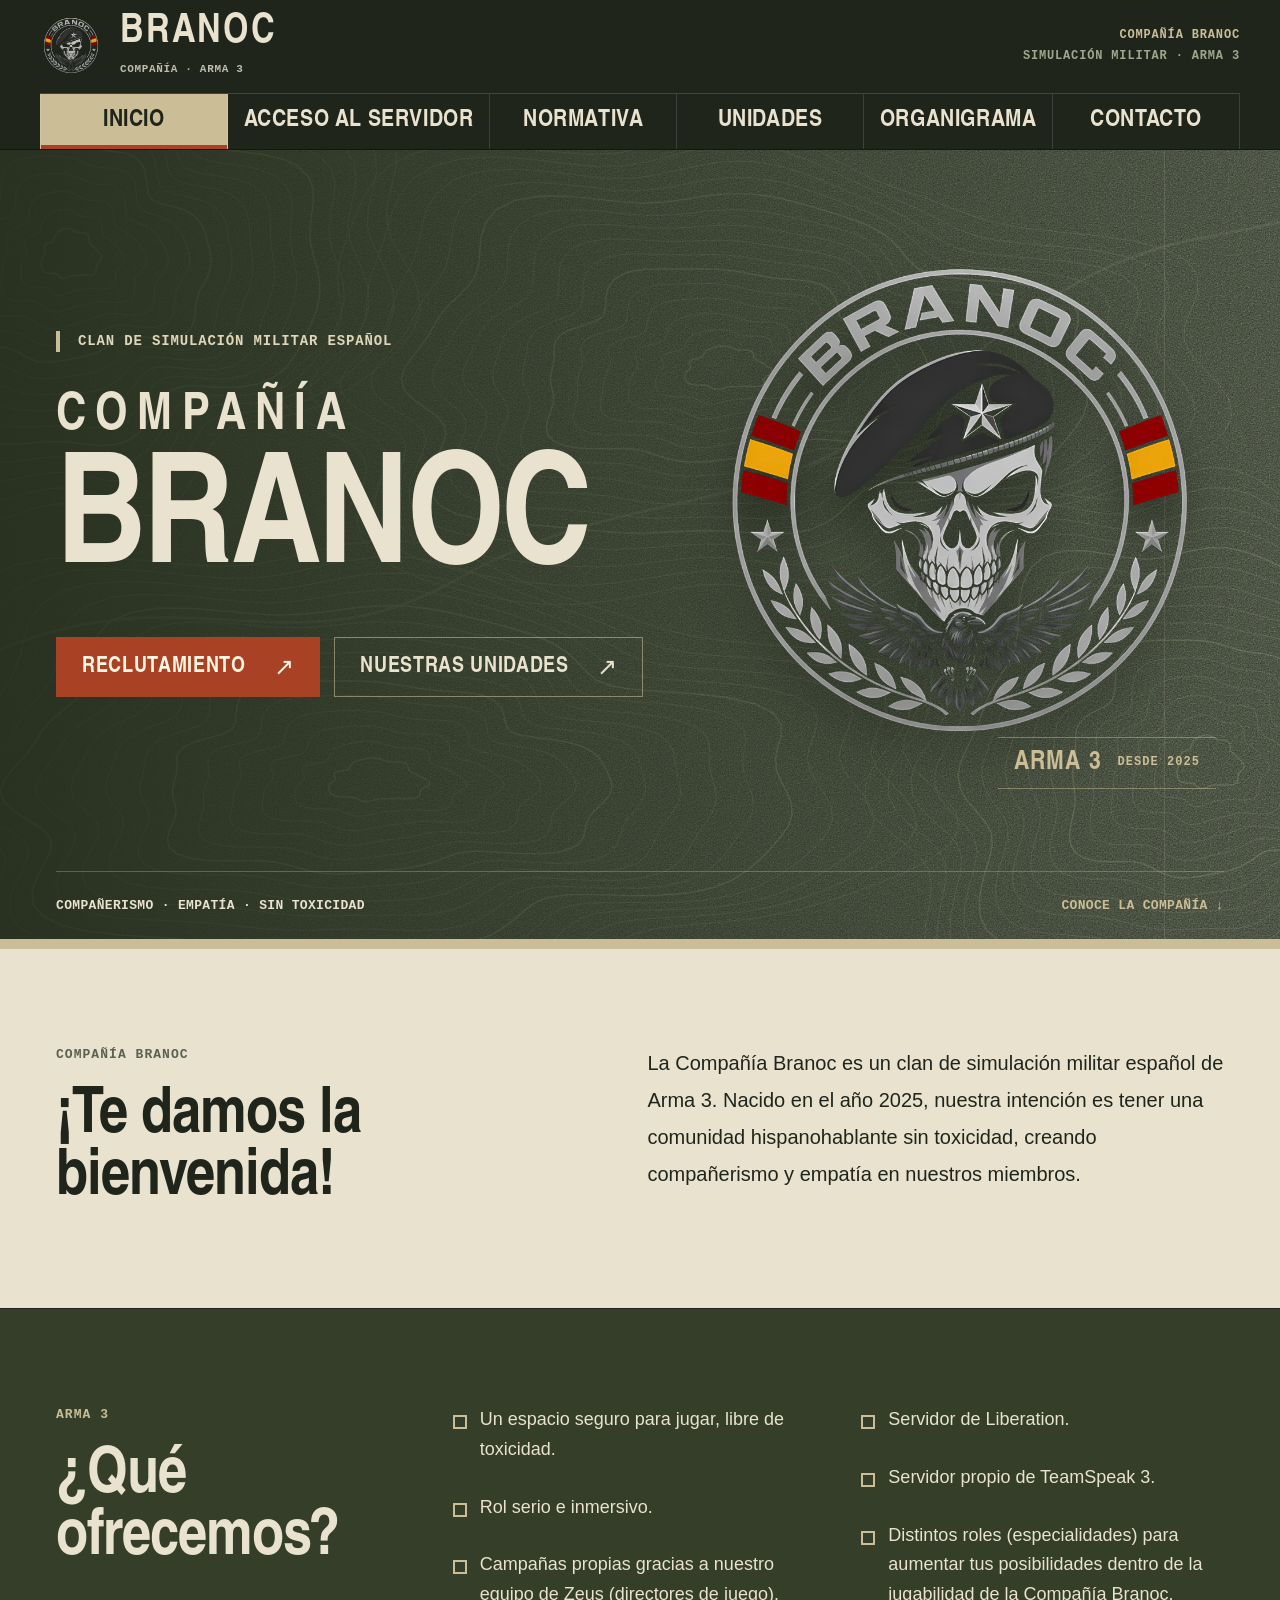
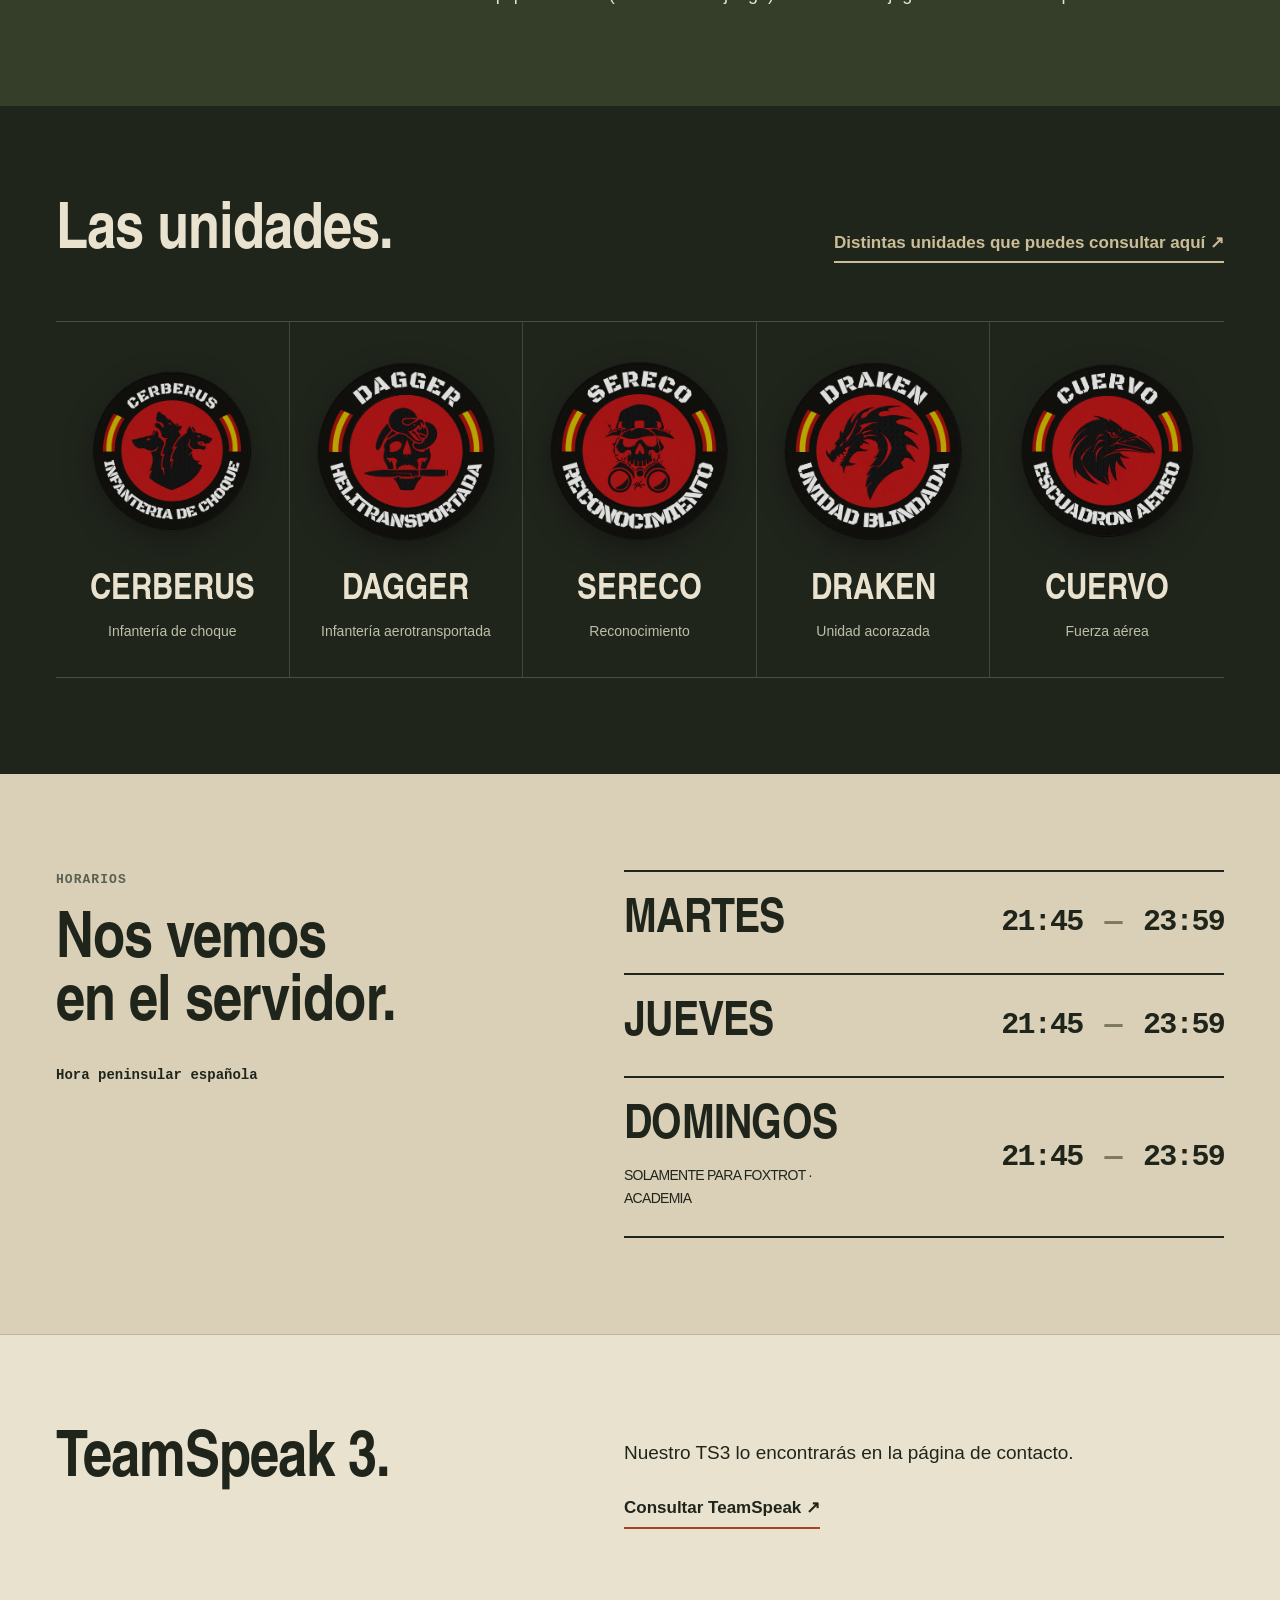
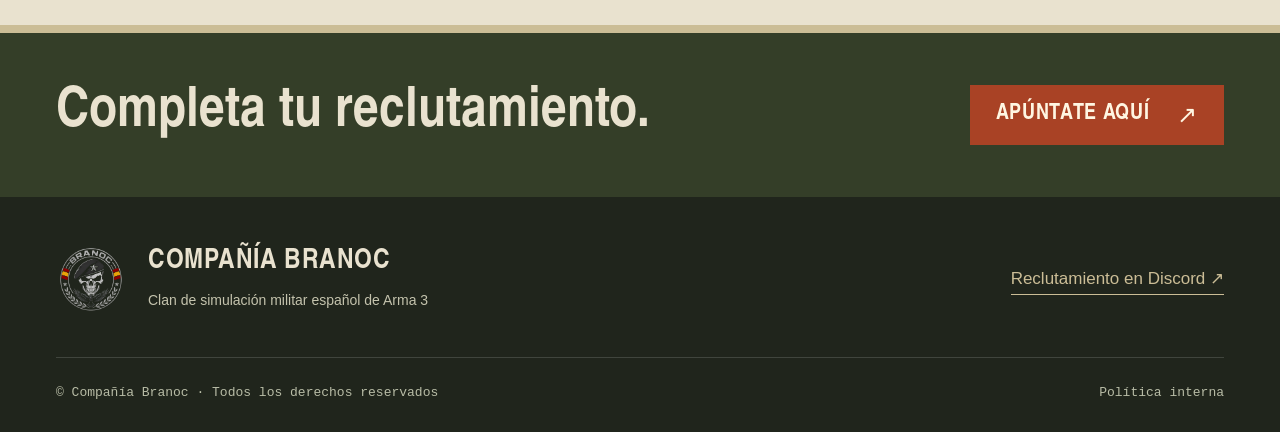
==== commit b482a7bf: "Add files via upload" ====
--- a/index.html
+++ b/index.html
@@ -1 +1 @@
-<!doctype html><html lang="es"><head><meta charset="utf-8"><meta name="viewport" content="width=device-width,initial-scale=1"><meta name="theme-color" content="#121312"><meta name="description" content="Compañía Branoc. Clan español de simulación militar de Arma 3: campañas, unidades, normativa y reclutamiento."><title>Inicio | Compañía Branoc</title><link rel="icon" href="assets/logo.webp" type="image/webp"><link rel="stylesheet" href="styles.css"><script src="config.js" defer></script><script src="app.js" defer></script></head><body class="index-page"><a class="skip" href="#contenido">Saltar al contenido</a><div class="reading-progress" aria-hidden="true"></div><header class="site-header"><div class="header-inner"><a class="brand" href="index.html"><img src="assets/logo.webp" width="48" height="48" alt="Emblema de la Compañía Branoc"><span>BRANOC<small>COMPAÑÍA · ARMA 3</small></span></a><nav class="desktop-nav" aria-label="Navegación principal"><a href="index.html" aria-current="page">Inicio</a><a href="acceso.html">Acceso al servidor</a><a href="normativa.html">Normativa</a><a href="unidades.html">Unidades</a><a href="organigrama.html">Organigrama</a><a href="contacto.html">Contacto</a></nav><details class="mobile-menu"><summary>Menú <span aria-hidden="true">☰</span></summary><nav aria-label="Navegación móvil"><a href="index.html" aria-current="page">Inicio</a><a href="acceso.html">Acceso al servidor</a><a href="normativa.html">Normativa</a><a href="unidades.html">Unidades</a><a href="organigrama.html">Organigrama</a><a href="contacto.html">Contacto</a></nav></details></div></header><main id="contenido"><section class="war-poster"><div class="poster-stripe" aria-hidden="true"></div><div class="poster-content wrap"><div class="poster-heading"><p class="poster-kicker">CLAN DE SIMULACIÓN MILITAR ESPAÑOL</p><h1><span>COMPAÑÍA</span>BRANOC</h1><div class="poster-actions"><a class="btn primary" href="acceso.html">Reclutamiento<span aria-hidden="true">↗</span></a><a class="btn secondary" href="unidades.html">Nuestras unidades<span aria-hidden="true">↗</span></a></div></div><div class="poster-crest"><img src="assets/logo.webp" width="680" height="680" alt="Emblema de Branoc: calavera con boina, estrella y laureles"><div class="year-stamp">ARMA 3<span>DESDE 2025</span></div></div></div><div class="poster-baseline wrap"><span>COMPAÑERISMO · EMPATÍA · SIN TOXICIDAD</span><a href="#compania">CONOCE LA COMPAÑÍA ↓</a></div></section><section class="company-intro wrap section reveal" id="compania"><div class="intro-heading"><p class="eyebrow">COMPAÑÍA BRANOC</p><h2>¡Te damos la bienvenida!</h2></div><div class="intro-copy"><p>La Compañía Branoc es un clan de simulación militar español de Arma 3. Nacido en el año 2025, nuestra intención es tener una comunidad hispanohablante sin toxicidad, creando compañerismo y empatía en nuestros miembros.</p></div></section><section class="offer-section"><div class="wrap section"><div class="offer-heading"><p class="eyebrow">ARMA 3</p><h2>¿Qué ofrecemos?</h2></div><div class="offer-columns"><ul class="offer-list"><li>Un espacio seguro para jugar, libre de toxicidad.</li><li>Rol serio e inmersivo.</li><li>Campañas propias gracias a nuestro equipo de Zeus (directores de juego).</li></ul><ul class="offer-list"><li>Servidor de Liberation.</li><li>Servidor propio de TeamSpeak 3.</li><li>Distintos roles (especialidades) para aumentar tus posibilidades dentro de la jugabilidad de la Compañía Branoc.</li></ul></div></div></section><section class="unit-line wrap section reveal"><div class="section-heading"><h2>Las unidades.</h2><a class="text-link" href="unidades.html">Distintas unidades que puedes consultar aquí ↗</a></div><div class="patch-line"><a href="unidades.html#cerberus"><img src="assets/cerberus.webp" width="220" height="220" alt="Emblema de Cerberus" loading="lazy"><strong>Cerberus</strong><span>Infantería de choque</span></a><a href="unidades.html#dagger"><img src="assets/dagger.webp" width="220" height="220" alt="Emblema de Dagger" loading="lazy"><strong>Dagger</strong><span>Infantería aerotransportada</span></a><a href="unidades.html#sereco"><img src="assets/sereco.webp" width="220" height="220" alt="Emblema de Sereco" loading="lazy"><strong>Sereco</strong><span>Reconocimiento</span></a><a href="unidades.html#draken"><img src="assets/draken.webp" width="220" height="220" alt="Emblema de Draken" loading="lazy"><strong>Draken</strong><span>Unidad acorazada</span></a><a href="unidades.html#cuervo"><img src="assets/cuervo.webp" width="220" height="220" alt="Emblema de Cuervo" loading="lazy"><strong>Cuervo</strong><span>Fuerza aérea</span></a></div></section><section class="operation-hours"><div class="wrap section hours-layout"><div><p class="eyebrow">HORARIOS</p><h2>Nos vemos<br>en el servidor.</h2><p class="hours-zone">Hora peninsular española</p></div><div class="hours-table"><div><h3>Martes</h3><p>21:45 <span>—</span> 23:59</p></div><div><h3>Jueves</h3><p>21:45 <span>—</span> 23:59</p></div><div><h3>Domingos<small>Solamente para Foxtrot · Academia</small></h3><p>21:45 <span>—</span> 23:59</p></div></div></div></section><section class="wrap section ts3-line"><h2>TeamSpeak 3.</h2><div><p>Nuestro TS3 lo encontrarás en la página de contacto.</p><a class="text-link" href="contacto.html#teamspeak">Consultar TeamSpeak ↗</a></div></section></main><section class="recruit-footer wrap"><p>Completa tu reclutamiento.</p><a class="btn primary" href="acceso.html">Apúntate aquí<span aria-hidden="true">↗</span></a></section><footer class="wrap"><div class="footer-brand"><img src="assets/logo.webp" alt="" width="60" height="60"><div><strong>COMPAÑÍA BRANOC</strong><p>Clan de simulación militar español de Arma 3</p></div></div><a href="https://discord.gg/kvtkXTfEEX" data-link="discord" target="_blank" rel="noopener noreferrer">Reclutamiento en Discord ↗</a><div class="footer-bottom"><span>© Compañía Branoc · Todos los derechos reservados</span><a href="normativa.html#politica">Política interna</a></div></footer><button class="back-top" aria-label="Volver arriba" hidden>↑</button><div class="toast" role="status" aria-live="polite"></div></body></html>+<!doctype html><html lang="es"><head><meta charset="utf-8"><meta name="viewport" content="width=device-width,initial-scale=1"><meta name="theme-color" content="#20251c"><meta name="description" content="Compañía Branoc. Clan español de simulación militar de Arma 3: campañas, unidades, normativa y reclutamiento."><title>Inicio | Compañía Branoc</title><link rel="icon" href="assets/logo.webp" type="image/webp"><link rel="stylesheet" href="styles.css?v=3"><script src="config.js" defer></script><script src="app.js?v=3" defer></script></head><body class="index-page"><a class="skip" href="#contenido">Saltar al contenido</a><div class="reading-progress" aria-hidden="true"></div><header class="site-header"><div class="header-inner"><a class="brand" href="index.html"><img src="assets/logo.webp" width="48" height="48" alt="Emblema de la Compañía Branoc"><span>BRANOC<small>COMPAÑÍA · ARMA 3</small></span></a><p class="masthead-note" aria-hidden="true">COMPAÑÍA BRANOC<span>SIMULACIÓN MILITAR · ARMA 3</span></p><nav class="desktop-nav" aria-label="Navegación principal"><a href="index.html" aria-current="page">Inicio</a><a href="acceso.html">Acceso al servidor</a><a href="normativa.html">Normativa</a><a href="unidades.html">Unidades</a><a href="organigrama.html">Organigrama</a><a href="contacto.html">Contacto</a></nav><details class="mobile-menu"><summary>Menú <span aria-hidden="true">☰</span></summary><nav aria-label="Navegación móvil"><a href="index.html" aria-current="page">Inicio</a><a href="acceso.html">Acceso al servidor</a><a href="normativa.html">Normativa</a><a href="unidades.html">Unidades</a><a href="organigrama.html">Organigrama</a><a href="contacto.html">Contacto</a></nav></details></div></header><main id="contenido"><section class="war-poster"><div class="poster-stripe" aria-hidden="true"></div><div class="poster-content wrap"><div class="poster-heading"><p class="poster-kicker">CLAN DE SIMULACIÓN MILITAR ESPAÑOL</p><h1><span>COMPAÑÍA</span>BRANOC</h1><div class="poster-actions"><a class="btn primary" href="acceso.html">Reclutamiento<span aria-hidden="true">↗</span></a><a class="btn secondary" href="unidades.html">Nuestras unidades<span aria-hidden="true">↗</span></a></div></div><div class="poster-crest"><img src="assets/logo.webp" width="680" height="680" alt="Emblema de Branoc: calavera con boina, estrella y laureles"><div class="year-stamp">ARMA 3<span>DESDE 2025</span></div></div></div><div class="poster-baseline wrap"><span>COMPAÑERISMO · EMPATÍA · SIN TOXICIDAD</span><a href="#compania">CONOCE LA COMPAÑÍA ↓</a></div></section><section class="company-intro wrap section reveal" id="compania"><div class="intro-heading"><p class="eyebrow">COMPAÑÍA BRANOC</p><h2>¡Te damos la bienvenida!</h2></div><div class="intro-copy"><p>La Compañía Branoc es un clan de simulación militar español de Arma 3. Nacido en el año 2025, nuestra intención es tener una comunidad hispanohablante sin toxicidad, creando compañerismo y empatía en nuestros miembros.</p></div></section><section class="offer-section"><div class="wrap section"><div class="offer-heading"><p class="eyebrow">ARMA 3</p><h2>¿Qué ofrecemos?</h2></div><div class="offer-columns"><ul class="offer-list"><li>Un espacio seguro para jugar, libre de toxicidad.</li><li>Rol serio e inmersivo.</li><li>Campañas propias gracias a nuestro equipo de Zeus (directores de juego).</li></ul><ul class="offer-list"><li>Servidor de Liberation.</li><li>Servidor propio de TeamSpeak 3.</li><li>Distintos roles (especialidades) para aumentar tus posibilidades dentro de la jugabilidad de la Compañía Branoc.</li></ul></div></div></section><section class="unit-line wrap section reveal"><div class="section-heading"><h2>Las unidades.</h2><a class="text-link" href="unidades.html">Distintas unidades que puedes consultar aquí ↗</a></div><div class="patch-line"><a href="unidades.html#cerberus"><img src="assets/cerberus.webp" width="220" height="220" alt="Emblema de Cerberus" loading="lazy"><strong>Cerberus</strong><span>Infantería de choque</span></a><a href="unidades.html#dagger"><img src="assets/dagger.webp" width="220" height="220" alt="Emblema de Dagger" loading="lazy"><strong>Dagger</strong><span>Infantería aerotransportada</span></a><a href="unidades.html#sereco"><img src="assets/sereco.webp" width="220" height="220" alt="Emblema de Sereco" loading="lazy"><strong>Sereco</strong><span>Reconocimiento</span></a><a href="unidades.html#draken"><img src="assets/draken.webp" width="220" height="220" alt="Emblema de Draken" loading="lazy"><strong>Draken</strong><span>Unidad acorazada</span></a><a href="unidades.html#cuervo"><img src="assets/cuervo.webp" width="220" height="220" alt="Emblema de Cuervo" loading="lazy"><strong>Cuervo</strong><span>Fuerza aérea</span></a></div></section><section class="operation-hours"><div class="wrap section hours-layout"><div><p class="eyebrow">HORARIOS</p><h2>Nos vemos<br>en el servidor.</h2><p class="hours-zone">Hora peninsular española</p></div><div class="hours-table"><div><h3>Martes</h3><p>21:45 <span>—</span> 23:59</p></div><div><h3>Jueves</h3><p>21:45 <span>—</span> 23:59</p></div><div><h3>Domingos<small>Solamente para Foxtrot · Academia</small></h3><p>21:45 <span>—</span> 23:59</p></div></div></div></section><section class="wrap section ts3-line"><h2>TeamSpeak 3.</h2><div><p>Nuestro TS3 lo encontrarás en la página de contacto.</p><a class="text-link" href="contacto.html#teamspeak">Consultar TeamSpeak ↗</a></div></section></main><section class="recruit-footer wrap"><p>Completa tu reclutamiento.</p><a class="btn primary" href="acceso.html">Apúntate aquí<span aria-hidden="true">↗</span></a></section><footer class="wrap"><div class="footer-brand"><img src="assets/logo.webp" alt="" width="60" height="60"><div><strong>COMPAÑÍA BRANOC</strong><p>Clan de simulación militar español de Arma 3</p></div></div><a href="https://discord.gg/kvtkXTfEEX" data-link="discord" target="_blank" rel="noopener noreferrer">Reclutamiento en Discord ↗</a><div class="footer-bottom"><span>© Compañía Branoc · Todos los derechos reservados</span><a href="normativa.html#politica">Política interna</a></div></footer><button class="back-top" aria-label="Volver arriba" hidden>↑</button><div class="toast" role="status" aria-live="polite"></div></body></html>
--- a/styles.css
+++ b/styles.css
@@ -1,15 +1,32 @@
 @font-face{font-family:Branoc;src:url('assets/heading.otf') format('opentype');font-weight:700;font-display:swap}
-:root{--ink:#121312;--panel:#1c1e1c;--paper:#e9e5db;--red:#cb302b;--bright:#e84b3d;--muted:#a6a69e;--rule:#3b3d36;--heading:Branoc,'Arial Narrow',Impact,sans-serif;--mono:'Courier New',monospace}
-*{box-sizing:border-box}html{scroll-behavior:smooth;scroll-padding-top:110px}body{margin:0;background:var(--ink);color:var(--paper);font:16px/1.75 Arial,Helvetica,sans-serif}a{color:inherit;text-decoration:none}button,summary,input{font:inherit}button,summary{cursor:pointer}button{color:inherit}img{display:block;max-width:100%;height:auto}::selection{background:var(--red);color:white}:focus-visible{outline:2px solid var(--bright);outline-offset:5px}p{margin:0 0 1.2em}h1,h2,h3,h4{font-family:var(--heading);font-weight:700;line-height:1.02;margin:0}h2{font-size:clamp(38px,4.5vw,65px);letter-spacing:-.025em}h3{font-size:29px}strong{font-weight:700}.wrap{width:min(1280px,calc(100% - 100px));margin-inline:auto}.section{padding-block:88px}.eyebrow{font:11px/1.5 var(--mono);letter-spacing:.12em;text-transform:uppercase;color:var(--muted);margin:0 0 20px}.skip{position:fixed;left:20px;top:-100px;z-index:100;padding:12px 20px;background:var(--red)}.skip:focus{top:10px}.reading-progress{position:fixed;top:0;left:0;z-index:60;width:100%;height:2px;background:var(--bright);transform:scaleX(0);transform-origin:left}
-.site-header{position:sticky;top:0;z-index:40;background:#121312;border-bottom:1px solid #ffffff18}.header-inner{max-width:1540px;margin:auto;display:flex;align-items:center;justify-content:space-between;gap:30px;padding:18px 36px}.brand{display:flex;align-items:center;gap:14px;flex-shrink:0}.brand img{width:46px;height:46px}.brand>span{font:27px/1 var(--heading);letter-spacing:.08em}.brand small{display:block;font:8px/1.5 var(--mono);letter-spacing:.16em;color:var(--muted);margin-top:6px}.desktop-nav{display:flex;gap:29px;align-items:center}.desktop-nav a{font-size:12px;color:#c9c7bd;position:relative;padding-block:12px;white-space:nowrap}.desktop-nav a:after{content:'';height:2px;position:absolute;left:0;right:100%;bottom:4px;background:var(--red);transition:right .2s}.desktop-nav a:hover:after,.desktop-nav a[aria-current]:after{right:0}.desktop-nav a[aria-current]{color:var(--paper)}.mobile-menu{display:none}
-.war-poster{position:relative;isolation:isolate;overflow:hidden;min-height:670px;background:radial-gradient(ellipse at 77% 43%,#42443a55,transparent 58%),#171916}.war-poster:after{content:'';position:absolute;inset:0;z-index:-1;opacity:.08;background-image:url('assets/grain.svg');pointer-events:none}.poster-stripe{position:absolute;right:11%;top:-25%;width:170px;height:155%;transform:rotate(26deg);background:#74241fc9;z-index:-1}.poster-content{position:relative;display:grid;grid-template-columns:1.15fr 1fr;align-items:center;gap:0;padding-block:58px 55px;min-height:590px}.poster-heading{position:relative;z-index:2}.poster-kicker{font:10px/1.6 var(--mono);letter-spacing:.2em;margin-bottom:36px;color:#cbcabc}.poster-heading h1{font-size:clamp(150px,16.5vw,245px);letter-spacing:-.03em;line-height:.78;text-transform:uppercase;white-space:nowrap;text-shadow:0 2px 0 #0003}.poster-heading h1>span{display:block;font-size:clamp(32px,4vw,55px);letter-spacing:.19em;line-height:1;margin-bottom:19px}.poster-actions{display:flex;gap:16px;align-items:center;margin-top:58px}.btn{display:inline-flex;align-items:center;justify-content:space-between;gap:28px;min-height:51px;padding:14px 22px;font-size:12px;font-weight:700;border:1px solid transparent;transition:background .2s,transform .2s}.btn span{font-size:18px;font-weight:400}.btn.primary{color:#fff;background:var(--red)}.btn.primary:hover{background:#e13d33;transform:translateY(-2px)}.btn.secondary{border-color:#a39c8644;background:transparent;color:var(--paper)}.btn.secondary:hover{background:#ffffff0c;transform:translateY(-2px)}.poster-crest{position:relative;min-width:0;padding:0 0 20px 30px}.poster-crest img{width:100%;max-width:610px;filter:drop-shadow(0 16px 25px #0007);transform:rotate(-7deg);animation:patch-arrival .8s ease both}.year-stamp{position:absolute;right:6px;bottom:15px;border:2px solid #c4b49c65;padding:14px 20px;transform:rotate(6deg);font:28px/1 var(--heading);letter-spacing:.03em;color:#d5c7ad}.year-stamp span{display:block;margin-top:8px;font:8px/1.3 var(--mono);letter-spacing:.17em}.poster-baseline{display:flex;justify-content:space-between;gap:20px;padding-block:22px;border-top:1px solid #a39c8633;font:9px/1.6 var(--mono);letter-spacing:.12em;color:#d0cdbf}.poster-baseline>a{color:#a8ab9b}.company-intro{display:grid;grid-template-columns:1fr 1.15fr;gap:100px;align-items:start}.intro-heading h2{max-width:420px}.intro-copy p{font-size:18px;line-height:1.85;color:#c4c3b7;margin:0}.offer-section{background:var(--paper);color:var(--ink)}.offer-section .section{display:grid;grid-template-columns:.8fr 2fr;gap:80px}.offer-heading .eyebrow{color:#5f6258}.offer-heading h2{font-size:53px;max-width:280px}.offer-columns{display:grid;grid-template-columns:1fr 1fr;gap:48px}.offer-list{list-style:none;margin:0;padding:0}.offer-list li{font-size:15px;line-height:1.75;padding:0 0 26px 23px;position:relative}.offer-list li:before{content:'';position:absolute;left:0;top:10px;width:7px;height:7px;background:var(--red)}.offer-list li:last-child{padding-bottom:0}.section-heading{display:flex;justify-content:space-between;gap:40px;align-items:baseline;margin-bottom:48px}.text-link{font-size:13px;border-bottom:1px solid #aaa58d77;padding-bottom:3px;color:#cbc7b5}.text-link:hover{color:#fff}.patch-line{display:grid;grid-template-columns:repeat(5,1fr);gap:26px}.patch-line a{display:flex;flex-direction:column;align-items:center;text-align:center}.patch-line img{width:100%;max-width:180px;height:200px;object-fit:contain;margin-bottom:22px;filter:drop-shadow(0 10px 18px #0006);transition:transform .35s}.patch-line a:hover img{transform:translateY(-7px) rotate(-3deg)}.patch-line strong{font:30px var(--heading);text-transform:uppercase;letter-spacing:.015em}.patch-line span{font-size:11px;color:var(--muted);margin-top:9px}.operation-hours{background:#23261f;border-block:1px solid #ffffff15}.hours-layout{display:grid;grid-template-columns:1fr 1.25fr;gap:90px}.hours-zone{font:11px var(--mono);color:var(--muted);margin:25px 0 0}.hours-table>div{display:flex;justify-content:space-between;align-items:center;gap:25px;padding:24px 0;border-top:1px solid #b7b7a636}.hours-table>div:last-child{border-bottom:1px solid #b7b7a636}.hours-table h3{font-size:35px}.hours-table h3 small{display:block;font:10px/1.6 Arial,sans-serif;color:#b2b4a4;margin-top:9px}.hours-table p{font:25px/1.5 var(--mono);letter-spacing:-.06em;margin:0;white-space:nowrap}.hours-table p span{color:#a79c82;margin-inline:6px}.ts3-line{display:grid;grid-template-columns:1fr 1.25fr;gap:90px;align-items:start}.ts3-line p{color:var(--muted);font-size:15px;margin-top:10px}
-.page-heading{padding-block:70px 50px;position:relative;border-bottom:1px solid var(--rule)}.page-heading h1{font-size:clamp(62px,7.3vw,105px);letter-spacing:-.025em;text-transform:uppercase}.page-heading .lead{max-width:760px;color:var(--muted);font-size:15px;margin:22px 0 0}.steps{max-width:1000px}.step{display:grid;grid-template-columns:66px 1fr;gap:38px;padding-block:42px;border-bottom:1px solid var(--rule)}.step:first-child{padding-top:0}.step-number{font:35px var(--heading);color:#998e71;line-height:1.05}.step h2{font-size:43px;margin-bottom:25px}.step p{color:#bfbfb2;font-size:15px}.step .btn{margin-top:10px}.instruction-img{margin-top:28px;border:1px solid var(--rule);max-width:100%;height:auto}.form-img{max-width:360px;width:100%}.note{font-size:13px;line-height:1.8;border-left:2px solid #938b75;padding:14px 20px;color:#bfbeb0}.note a{border-bottom:1px solid #938b75}.step .note{color:#cfcdbd}
-.rules-layout{display:grid;grid-template-columns:215px 1fr;gap:50px;align-items:start;padding-block:60px 80px}.rules-index{position:sticky;top:120px}.rules-index .eyebrow{font-size:10px}.rules-index nav{display:flex;flex-direction:column;gap:16px;margin-bottom:30px}.rules-index a{font-size:12px;color:#c4c3b4}.rules-content{background:var(--paper);color:#30312b;padding:45px 55px;min-width:0;font-family:Georgia,'Times New Roman',serif}.rule-section{font-size:15px;line-height:1.85;margin-bottom:40px;padding-bottom:35px;border-bottom:1px solid #a9a798;scroll-margin-top:110px}.rule-section:last-child{border-bottom:0;padding-bottom:0;margin-bottom:0}.rule-section h2{font-size:41px;margin-bottom:26px;color:#282a24}.rule-section ol,.rule-section ul{padding-left:25px}.rule-section li{padding-left:7px;margin-bottom:10px}.rule-section ol>li::marker{font-family:Arial,sans-serif;font-size:12px;color:#7f3e31}.rule-section li p{margin-bottom:10px}.rule-section li p:first-child strong{font-size:16px;color:#292c24}.rule-section p{margin-bottom:20px}.rule-section strong{color:#292c24}
-.units-list{padding-block:30px 85px}.unit-card{display:grid;grid-template-columns:.8fr 1.4fr;gap:85px;align-items:center;padding-block:65px;border-bottom:1px solid var(--rule)}.unit-card:nth-child(even){background:linear-gradient(90deg,transparent,#24271d44,transparent)}.unit-image{padding:0 35px;display:grid;place-items:center;min-width:0}.unit-image img{max-height:350px;max-width:100%;width:auto;filter:drop-shadow(0 15px 22px #0007);transition:transform .35s}.unit-card:hover img{transform:rotate(-3deg) translateY(-5px)}.unit-copy h2{font-size:80px;letter-spacing:-.02em;margin-bottom:24px}.unit-copy p:not(.eyebrow){font-size:16px;color:#b8baab;line-height:1.85}.unit-copy .eyebrow{color:#b7a789;font-size:10px}.academy-note{margin-top:40px;max-width:900px}.contact-grid{display:grid;grid-template-columns:.85fr 1.3fr;gap:95px;align-items:start}.contact-card{min-width:0}.contact-card h2{font-size:55px;margin-bottom:28px}.contact-card p:not(.eyebrow){font-size:15px;color:#b8baab;line-height:1.85}.contact-card .text-link{display:inline-block;margin-bottom:24px}.contact-card:nth-child(2){padding-left:50px;border-left:1px solid var(--rule)}.server-address{padding:18px 20px;background:#23261e;display:flex;justify-content:space-between;align-items:center;gap:15px;border-bottom:2px solid #94886b}.server-address code{font:14px var(--mono);overflow-wrap:anywhere}.copy-server{background:none;border:0;border-left:1px solid #766b5355;padding:0 0 0 20px;font:11px var(--mono);color:#cfc3a8}.staff-section{padding-top:0}.staff-layout{display:grid;grid-template-columns:1.4fr .7fr;gap:95px;margin-top:35px}.staff-layout p{color:#b8baab;font-size:15px}.staff-roles{list-style:none;margin:0;padding:0;border-top:1px solid var(--rule)}.staff-roles li{border-bottom:1px solid var(--rule);padding:18px 0;font:25px var(--heading)}
-.sheet-section{width:calc(100% - 60px);max-width:1800px;margin:45px auto 80px}.sheet-toolbar{display:flex;justify-content:space-between;align-items:center;gap:18px;padding:14px 18px;border:1px solid var(--rule);border-bottom:0;background:#20221e;flex-wrap:wrap}.zoom-controls,.sheet-actions{display:flex;align-items:center;gap:8px}.sheet-toolbar button,.sheet-actions a{background:transparent;border:1px solid #ffffff22;padding:9px 12px;font:11px/1.4 Arial,sans-serif;color:#e0ddcf;min-height:36px}.sheet-toolbar button:hover,.sheet-actions a:hover{background:#ffffff12}.sheet-toolbar button:disabled{opacity:.35;cursor:default}.zoom-controls output{font:12px var(--mono);min-width:60px;text-align:center}.sheet-actions a{border-color:transparent}.sheet-viewport{overflow:auto;background:#999;max-height:76vh;min-height:200px;border:1px solid var(--rule);overscroll-behavior:contain;scrollbar-color:#8d8c80 #32352e;scrollbar-width:auto}.sheet-stage{width:1558px;height:791px}.sheet-stage img{width:100%;max-width:none;height:100%;display:block;user-select:none}.sheet-caption{font-size:11px;color:var(--muted);margin:16px 0 0;display:flex;justify-content:space-between;gap:16px;flex-wrap:wrap}.sheet-section:fullscreen{background:var(--ink);padding:14px;width:100%;height:100vh;margin:0;max-width:none;overflow:auto}.sheet-section:fullscreen .sheet-viewport{max-height:calc(100vh - 105px)}.sheet-section:fullscreen .org-text{display:none}.org-text{margin-top:30px;color:#b6b6a9;font-size:13px}.org-text summary{padding:14px 0;border-bottom:1px solid var(--rule);width:fit-content}.org-text table{width:100%;border-collapse:collapse;margin-top:20px;max-width:650px;font-size:12px}.org-text caption{text-align:left;padding-bottom:14px}.org-text th,.org-text td{text-align:left;border-bottom:1px solid var(--rule);padding:9px 12px}.org-text th{font-family:var(--mono);font-weight:400}.organigrama-page .page-heading{padding-bottom:38px}
-.recruit-footer{border-top:1px solid var(--rule);border-bottom:1px solid var(--rule);padding-block:40px;display:flex;justify-content:space-between;align-items:center;gap:25px}.recruit-footer>p{font:39px var(--heading);margin:0}footer{padding-block:42px 28px;display:flex;justify-content:space-between;gap:25px;align-items:center;flex-wrap:wrap}.footer-brand{display:flex;align-items:center;gap:18px}.footer-brand img{width:54px}.footer-brand strong{font:19px var(--heading);letter-spacing:.03em}.footer-brand p{font-size:10px;color:var(--muted);margin:6px 0 0}footer>a{font-size:11px;color:#c8c3ad}.footer-bottom{width:100%;padding-top:22px;margin-top:12px;border-top:1px solid #ffffff12;display:flex;justify-content:space-between;gap:20px;font:9px/1.7 var(--mono);color:#9c9c90}.back-top{position:fixed;right:24px;bottom:22px;z-index:30;width:42px;height:42px;font:23px var(--mono);border:1px solid var(--rule);background:#24271f}.toast{position:fixed;bottom:24px;left:50%;z-index:100;transform:translate(-50%,20px);opacity:0;max-width:90vw;background:var(--paper);color:var(--ink);padding:14px 22px;font-size:12px;transition:.2s;pointer-events:none}.toast.visible{opacity:1;transform:translate(-50%,0)}[hidden]{display:none!important}.will-reveal{opacity:0;transform:translateY(18px);transition:opacity .5s,transform .5s}.will-reveal.is-visible{opacity:1;transform:none}@keyframes patch-arrival{from{opacity:0;transform:translateY(15px) rotate(-7deg)}to{opacity:1;transform:rotate(-7deg)}}
-@media(min-width:1500px){.poster-content{min-height:670px;padding-block:65px}.poster-heading h1{font-size:250px}.poster-crest img{max-width:620px}.war-poster{min-height:740px}}
-@media(max-width:1100px){.wrap{width:calc(100% - 64px)}.header-inner{padding-inline:24px;gap:20px}.desktop-nav{gap:18px}.desktop-nav a{font-size:11px}.poster-heading h1{font-size:180px}.poster-heading h1>span{font-size:39px}.poster-content{min-height:530px}.war-poster{min-height:0}.poster-crest{padding-left:10px}.poster-stripe{right:11%;width:100px}.company-intro,.hours-layout,.ts3-line{gap:50px}.offer-section .section{gap:45px;grid-template-columns:.8fr 2fr}.offer-columns{gap:30px}.offer-heading h2{font-size:43px}.patch-line{gap:15px}.patch-line img{height:160px}.patch-line strong{font-size:27px}.rules-layout{gap:35px;grid-template-columns:180px 1fr}.rules-content{padding:35px}.unit-card{gap:50px}.unit-copy h2{font-size:69px}.contact-grid,.staff-layout{gap:55px}.contact-card:nth-child(2){padding-left:30px}.hours-table p{font-size:22px}.poster-kicker{font-size:9px;letter-spacing:.12em}}
-@media(max-width:800px){.header-inner{padding:12px 20px}.brand img{width:38px;height:38px}.brand>span{font-size:23px}.brand small{font-size:7px}.desktop-nav{display:none}.mobile-menu{display:block}.mobile-menu summary{list-style:none;font:12px var(--mono);padding:12px}.mobile-menu summary::-webkit-details-marker{display:none}.mobile-menu summary span{margin-left:15px}.mobile-menu[open] nav{position:absolute;left:0;right:0;top:100%;background:#121312;padding:12px 20px 20px;border-bottom:1px solid var(--rule);display:flex;flex-direction:column;box-shadow:0 22px 25px #0007}.mobile-menu nav a{padding:12px;border-bottom:1px solid #ffffff17;font-size:13px}.mobile-menu nav a[aria-current]{color:#ef6151}.wrap{width:calc(100% - 40px)}.poster-content{min-height:480px;padding-top:40px}.poster-heading h1{font-size:138px}.poster-heading h1>span{font-size:31px;letter-spacing:.16em}.poster-kicker{font-size:8px;max-width:220px;letter-spacing:.06em;margin-bottom:25px}.poster-actions{margin-top:35px;gap:10px;flex-wrap:wrap}.btn{padding:12px 18px;font-size:11px;gap:15px;min-height:47px}.poster-crest{padding:0 0 65px}.year-stamp{padding:10px 14px;font-size:23px;bottom:15px;right:6px}.poster-stripe{right:10%;width:110px}.poster-baseline{font-size:8px;letter-spacing:.03em}.section{padding-block:60px}.company-intro{grid-template-columns:1fr;gap:25px}.intro-heading h2{max-width:100%;font-size:49px}.intro-copy p{font-size:16px}.offer-section .section{grid-template-columns:1fr;gap:30px}.offer-heading h2{font-size:48px;max-width:100%}.offer-columns{gap:40px}.offer-list li{font-size:14px}.section-heading{gap:20px;align-items:start}.section-heading h2{font-size:46px}.section-heading .text-link{font-size:11px;max-width:230px}.patch-line{grid-template-columns:repeat(5,150px);overflow-x:auto;padding-bottom:20px;scrollbar-color:#66664f transparent;scroll-snap-type:x proximity}.patch-line>a{scroll-snap-align:start}.patch-line img{height:150px}.hours-layout{grid-template-columns:1fr;gap:35px}.hours-layout h2 br{display:none}.hours-layout h2{font-size:47px}.hours-table>div{padding:20px 0}.hours-table h3{font-size:31px}.hours-table p{font-size:24px}.ts3-line{grid-template-columns:1fr;gap:18px}.ts3-line h2{font-size:46px}.page-heading{padding-block:45px 35px}.page-heading h1{font-size:70px}.page-heading .lead{font-size:14px}.rules-layout{grid-template-columns:1fr;padding-block:35px 55px;gap:30px}.rules-index{position:static}.rules-index nav{flex-flow:row wrap;gap:12px 20px;margin-bottom:15px}.rules-index .note{font-size:12px;margin-bottom:0}.rules-content{padding:32px}.rule-section{font-size:14px}.rule-section h2{font-size:38px}.unit-card{grid-template-columns:.7fr 1fr;gap:20px;padding-block:45px}.unit-image{padding:0 10px}.unit-copy h2{font-size:58px}.unit-copy p:not(.eyebrow){font-size:14px}.contact-grid{grid-template-columns:1fr;gap:45px}.contact-card:nth-child(2){padding-left:0;padding-top:40px;border-left:0;border-top:1px solid var(--rule)}.contact-card h2{font-size:49px}.staff-layout{grid-template-columns:1.3fr 1fr;gap:35px}.staff-section{padding-top:0}.sheet-section{width:calc(100% - 30px);margin-top:25px}.sheet-toolbar{padding:12px;gap:12px}.sheet-actions{flex-wrap:wrap}.sheet-toolbar button,.sheet-actions a{font-size:10px;padding:8px 9px}.sheet-viewport{max-height:70vh}.sheet-caption{font-size:10px}.recruit-footer>p{font-size:32px}.footer-brand p{font-size:9px}}
-@media(max-width:520px){.poster-content{display:block;min-height:600px;padding-top:36px;padding-bottom:300px}.poster-heading h1{font-size:clamp(125px,30vw,153px);line-height:.8}.poster-heading h1>span{font-size:30px;margin-bottom:15px;letter-spacing:.17em}.poster-kicker{max-width:none;font-size:7px;letter-spacing:.14em;margin-bottom:24px}.poster-crest{position:absolute;right:5px;bottom:15px;width:290px;padding:0 0 36px;z-index:1}.poster-crest img{max-height:280px;width:auto;margin-left:auto}.poster-heading{z-index:2}.poster-actions{margin-top:33px;gap:10px}.poster-stripe{width:125px;right:90px;top:38%;height:75%;transform:rotate(29deg)}.year-stamp{bottom:1px;right:6px;font-size:20px;padding:9px 13px}.year-stamp span{font-size:7px;margin-top:6px}.poster-baseline{flex-direction:column;gap:9px;font-size:8px;padding-block:18px}.intro-heading h2{font-size:43px}.intro-copy p{font-size:15px}.offer-columns{grid-template-columns:1fr;gap:26px}.offer-list li{font-size:14px;padding-bottom:25px}.offer-list li:last-child{padding-bottom:0}.section-heading{flex-direction:column;gap:16px;margin-bottom:32px}.section-heading .text-link{max-width:none;font-size:12px}.patch-line{grid-template-columns:repeat(5,140px);gap:22px}.patch-line strong{font-size:28px}.operation-hours .eyebrow{margin-bottom:15px}.hours-layout h2{font-size:43px}.hours-table h3{font-size:28px}.hours-table h3 small{font-size:8px;max-width:130px;line-height:1.5}.hours-table p{font-size:20px}.hours-table p span{margin-inline:3px}.hours-table>div{gap:15px}.ts3-line h2{font-size:42px}.ts3-line p{font-size:14px}.page-heading h1{font-size:56px;overflow-wrap:normal}.page-heading .lead{font-size:13px}.step{grid-template-columns:30px 1fr;gap:18px;padding-block:30px}.step-number{font-size:25px}.step h2{font-size:33px}.step p{font-size:14px}.step .note{font-size:12px;padding:12px 14px}.rules-content{padding:25px 20px}.rule-section h2{font-size:34px}.rule-section{font-size:14px;line-height:1.8}.rule-section ol,.rule-section ul{padding-left:19px}.rule-section li{padding-left:3px}.rule-section li p:first-child strong{font-size:15px}.rules-index a{font-size:11px}.unit-card{grid-template-columns:1fr;gap:25px;padding-block:38px}.unit-image{width:230px;margin:auto}.unit-image img{max-height:255px}.unit-copy h2{font-size:66px}.unit-copy .eyebrow{font-size:9px}.unit-copy p:not(.eyebrow){font-size:14px}.academy-note{font-size:12px;padding-left:14px}.contact-card h2{font-size:45px}.contact-card p:not(.eyebrow){font-size:14px}.server-address{padding:16px 12px;gap:10px}.server-address code{font-size:12px}.copy-server{font-size:10px;padding-left:10px}.staff-layout{grid-template-columns:1fr;gap:25px}.staff-layout p{font-size:14px}.staff-roles li{font-size:25px;padding-block:16px}.sheet-section{width:calc(100% - 20px)}.sheet-toolbar{align-items:start}.sheet-actions{width:100%;justify-content:space-between}.zoom-controls{gap:6px}.zoom-controls output{min-width:50px;font-size:11px}.sheet-viewport{min-height:160px}.sheet-caption{display:block;line-height:1.7}.sheet-caption>span{display:block;margin-top:9px}.org-text summary{font-size:12px}.recruit-footer{flex-direction:column;align-items:start;gap:20px;padding-block:30px}.recruit-footer>p{font-size:34px}footer{align-items:start;flex-direction:column;gap:25px}.footer-brand img{width:48px}.footer-brand strong{font-size:17px}.footer-bottom{flex-direction:column;gap:10px;font-size:8px}.back-top{right:15px;bottom:15px;width:38px;height:38px}}
+:root{--ink:#20251c;--olive:#343e28;--olive-light:#626b43;--paper:#e9e2cf;--sand:#cbbd96;--muted:#5b6052;--rule:#b9b5a1;--accent:#a94225;--heading:Branoc,'Arial Narrow',Impact,sans-serif;--mono:'Courier New',monospace;--nav-height:150px}
+*{box-sizing:border-box}html{scroll-behavior:smooth;scroll-padding-top:calc(var(--nav-height) + 28px)}body{margin:0;background:var(--paper);color:var(--ink);font:18px/1.75 Arial,Helvetica,sans-serif}a{color:inherit;text-decoration:none}button,summary,input{font:inherit}button,summary{cursor:pointer}button{color:inherit}img{display:block;max-width:100%;height:auto}::selection{color:var(--paper);background:var(--olive)}:focus-visible{outline:3px solid #b97138;outline-offset:5px}p{margin:0 0 1.2em}h1,h2,h3,h4{font-family:var(--heading);font-weight:700;line-height:.98;margin:0;letter-spacing:-.015em}h2{font-size:clamp(48px,5vw,76px)}h3{font-size:38px}.wrap{width:min(1320px,calc(100% - 112px));margin-inline:auto}.section{padding-block:96px}.eyebrow{font:700 13px/1.5 var(--mono);letter-spacing:.08em;text-transform:uppercase;color:var(--muted);margin:0 0 22px}.skip{position:fixed;top:-100px;left:20px;z-index:100;background:var(--paper);color:var(--ink);padding:12px 20px}.skip:focus{top:12px}.reading-progress{position:fixed;top:0;left:0;width:100%;height:3px;background:var(--sand);z-index:70;transform:scaleX(0);transform-origin:left}
+/* Masthead and navigation strip. */
+.site-header{position:sticky;top:0;z-index:40;background:var(--ink);color:var(--paper);border-bottom:1px solid #141710}.header-inner{width:min(1440px,calc(100% - 80px));margin:auto;display:grid;grid-template-columns:1fr auto;align-items:center}.brand{display:flex;align-items:center;gap:18px;width:fit-content;padding-block:15px}.brand img{width:62px;height:62px;object-fit:contain}.brand>span{font:700 40px/.9 var(--heading);letter-spacing:.045em}.brand small{display:block;color:#c0bda9;font:700 11px/1.5 var(--mono);letter-spacing:.06em;margin-top:10px}.masthead-note{font:700 12px/1.75 var(--mono);letter-spacing:.07em;text-align:right;color:var(--sand);margin:0}.masthead-note span{display:block;color:#a0a68f}.desktop-nav{grid-column:1/-1;display:flex;border-top:1px solid #ffffff25;align-items:stretch;justify-content:space-between}.desktop-nav a{display:flex;align-items:center;justify-content:center;flex:1;padding:15px 16px;font:700 24px/1.05 var(--heading);text-transform:uppercase;letter-spacing:.025em;border-right:1px solid #ffffff20;transition:background .18s,color .18s;white-space:nowrap}.desktop-nav a:first-child{border-left:1px solid #ffffff20}.desktop-nav a:hover{background:#434b34}.desktop-nav a[aria-current]{background:var(--sand);color:var(--ink);box-shadow:inset 0 -4px 0 var(--accent)}.mobile-menu{display:none}
+/* Cloth tones, map contours and the original insignia. */
+.war-poster{position:relative;isolation:isolate;overflow:hidden;background:#303a25;color:var(--paper);border-bottom:10px solid var(--sand)}.war-poster:before{content:'';position:absolute;inset:0;z-index:-2;background:url('assets/field-map.svg') center/cover;opacity:.3}.war-poster:after{content:'';position:absolute;inset:0;z-index:-1;pointer-events:none;background:linear-gradient(90deg,#283020 0%,#283020b0 38%,#222a1930 100%),url('assets/grain.svg');opacity:.85}.poster-stripe{position:absolute;right:9%;top:0;width:1px;height:100%;background:#d7c8a43b;z-index:-1}.poster-content{display:grid;grid-template-columns:1.16fr 1fr;align-items:center;gap:28px;min-height:690px;padding-block:70px 62px}.poster-kicker{font:700 14px/1.5 var(--mono);letter-spacing:.06em;border-left:4px solid var(--sand);padding-left:18px;margin-bottom:40px;max-width:410px;color:#dfd7bc}.poster-heading{position:relative;z-index:2;min-width:0}.poster-heading h1{font-size:clamp(110px,12vw,185px);letter-spacing:-.025em;line-height:.79;text-transform:uppercase}.poster-heading h1>span{display:block;font-size:clamp(39px,4vw,58px);line-height:1;letter-spacing:.18em;margin-bottom:25px}.poster-actions{display:flex;gap:14px;flex-wrap:wrap;margin-top:48px}.btn{display:inline-flex;align-items:center;justify-content:space-between;gap:28px;min-height:60px;padding:16px 25px;font:700 22px/1.15 var(--heading);letter-spacing:.03em;text-transform:uppercase;border:1px solid transparent;transition:background .18s,transform .18s}.btn span{font:24px/1 Arial,sans-serif}.btn.primary{background:var(--accent);color:#fff6e2;border-color:var(--accent)}.btn.primary:hover{background:#8c341b;transform:translateY(-2px)}.btn.secondary{background:transparent;color:var(--paper);border-color:#cabe9b91}.btn.secondary:hover{background:#d7c8a418;transform:translateY(-2px)}.poster-crest{position:relative;display:grid;place-items:center;align-self:stretch;padding:25px 0 44px;min-width:0}.poster-crest img{width:min(100%,520px);filter:drop-shadow(0 25px 22px #10170e88);animation:crest-arrival .65s ease-out both}.year-stamp{position:absolute;right:8px;bottom:20px;display:flex;gap:16px;align-items:center;padding:12px 16px;border-top:1px solid #cbbd9677;border-bottom:1px solid #cbbd9677;color:var(--sand);font:700 26px/1 var(--heading);letter-spacing:.04em}.year-stamp span{font:700 12px/1.4 var(--mono)}.poster-baseline{display:flex;justify-content:space-between;gap:28px;padding-block:24px;border-top:1px solid #cbbd9655;font:700 13px/1.5 var(--mono);letter-spacing:.025em}.poster-baseline a{color:var(--sand)}.poster-baseline a:hover{text-decoration:underline}
+.company-intro{display:grid;grid-template-columns:1fr 1.15fr;gap:90px;align-items:start}.intro-heading h2{max-width:450px}.intro-copy p{font-size:20px;line-height:1.85;margin:0}.offer-section{background:var(--olive);color:var(--paper);border-block:1px solid #20251c}.offer-section .section{display:grid;grid-template-columns:.8fr 1.9fr;gap:72px}.offer-heading .eyebrow{color:var(--sand)}.offer-heading h2{max-width:320px}.offer-columns{display:grid;grid-template-columns:1fr 1fr;gap:46px}.offer-list{list-style:none;padding:0;margin:0}.offer-list li{position:relative;padding:0 0 28px 27px;font-size:18px;line-height:1.65}.offer-list li:before{content:'';position:absolute;left:0;top:10px;width:10px;height:10px;border:2px solid var(--sand)}.offer-list li:last-child{padding-bottom:0}.unit-line{position:relative;color:var(--paper);background:var(--ink);width:100%;max-width:none;padding-inline:max(56px,calc((100vw - 1320px)/2))}.section-heading{display:flex;justify-content:space-between;align-items:baseline;gap:40px;margin-bottom:56px}.text-link{display:inline-block;font-size:17px;font-weight:700;line-height:1.5;border-bottom:2px solid var(--accent);padding-bottom:6px}.text-link:hover{color:var(--accent)}.unit-line .text-link{color:var(--sand);border-color:var(--sand)}.patch-line{display:grid;grid-template-columns:repeat(5,1fr);gap:0;border-block:1px solid #ffffff30}.patch-line a{display:flex;flex-direction:column;align-items:center;text-align:center;padding:35px 20px;border-right:1px solid #ffffff25;transition:background .2s}.patch-line a:last-child{border:0}.patch-line a:hover{background:#414b2d}.patch-line img{height:190px;width:190px;object-fit:contain;filter:drop-shadow(0 10px 15px #0005);transition:transform .25s;margin-bottom:26px}.patch-line a:hover img{transform:translateY(-7px)}.patch-line strong{font:700 36px/1 var(--heading);text-transform:uppercase}.patch-line span{color:#bdbfa9;font-size:14px;line-height:1.5;margin-top:12px}.operation-hours{background:#d9d0b7;border-bottom:1px solid var(--rule)}.hours-layout{display:grid;grid-template-columns:1fr 1.25fr;gap:88px}.hours-zone{margin:28px 0 0;font:700 14px/1.5 var(--mono)}.hours-table>div{display:flex;justify-content:space-between;align-items:center;gap:25px;padding:27px 0;border-top:2px solid var(--ink)}.hours-table>div:last-child{border-bottom:2px solid var(--ink)}.hours-table h3{font-size:48px;text-transform:uppercase}.hours-table h3 small{display:block;font:14px/1.6 Arial,sans-serif;margin-top:12px;max-width:240px}.hours-table p{white-space:nowrap;font:700 30px/1.3 var(--mono);letter-spacing:-.06em;margin:0}.hours-table p span{color:#7d795f;margin-inline:6px}.ts3-line{display:grid;grid-template-columns:1fr 1.25fr;gap:88px;align-items:start}.ts3-line p{font-size:19px;margin-top:5px}
+/* Large title plates and readable interior pages. */
+.page-heading{position:relative;isolation:isolate;padding-block:65px 52px;min-height:260px;border-bottom:3px solid var(--ink);padding-right:170px}.page-heading:after{content:'';position:absolute;right:0;top:45px;width:145px;height:170px;background:url('assets/logo.webp') center/contain no-repeat;opacity:.15;filter:grayscale(1);z-index:-1}.page-heading .eyebrow{color:var(--olive);border-left:4px solid var(--accent);padding-left:15px}.page-heading h1{font-size:clamp(80px,8vw,116px);text-transform:uppercase;max-width:1050px;line-height:.95;text-wrap:balance}.page-heading .lead{font-size:20px;line-height:1.6;max-width:800px;margin:25px 0 0;color:#4d5345}.steps{max-width:1140px}.step{display:grid;grid-template-columns:106px 1fr;gap:38px;padding-block:46px;border-bottom:1px solid var(--rule)}.step:first-child{padding-top:0}.step-number{font:700 78px/1 var(--heading);color:var(--olive-light);border-top:4px solid var(--olive-light);padding-top:12px}.step h2{font-size:clamp(42px,4.4vw,62px);margin-bottom:27px}.step p{font-size:19px;line-height:1.85;max-width:840px}.step .btn{margin-top:12px}.instruction-img{margin-top:28px;border:8px solid var(--ink);box-shadow:8px 8px 0 #bdb599;max-width:100%;height:auto}.form-img{max-width:400px;width:100%}.note{padding:20px 24px;border-left:4px solid var(--olive-light);background:#d9d3bd;font-size:17px;line-height:1.75}.note a{border-bottom:1px solid var(--ink)}
+.rules-layout{display:grid;grid-template-columns:260px minmax(0,1fr);gap:60px;padding-block:55px 95px;align-items:start}.rules-index{position:sticky;top:calc(var(--nav-height) + 24px);background:var(--olive);color:var(--paper);padding:26px 24px}.rules-index .eyebrow{font-size:13px;color:var(--sand);margin-bottom:20px}.rules-index nav{display:flex;flex-direction:column;margin-bottom:24px}.rules-index a{font:700 25px/1.18 var(--heading);padding:15px 0;border-top:1px solid #ffffff30}.rules-index a:hover,.rules-index a[aria-current]{color:var(--sand)}.rules-index .text-link{font:15px/1.5 Arial,sans-serif;border-bottom:0}.rules-index .note{padding:18px 0 0;border:0;border-top:2px solid var(--sand);background:none;font-size:16px;margin:0;color:var(--paper)}.rules-content{min-width:0;background:#f4efdf;padding:46px 50px;border:1px solid var(--rule);box-shadow:10px 10px 0 #d0c7ad}.rule-section{font-size:19px;line-height:1.85;padding-bottom:35px;margin-bottom:42px;border-bottom:1px solid var(--rule);scroll-margin-top:calc(var(--nav-height) + 30px)}.rule-section:last-child{border:0;padding-bottom:0;margin-bottom:0}.rule-section h2{font-size:54px;line-height:1.05;text-transform:uppercase;margin-bottom:30px}.rule-section p{margin-bottom:20px}.rule-section ol,.rule-section ul{padding-left:29px}.rule-section li{padding-left:10px;margin-bottom:16px}.rule-section ol>li::marker{font:700 18px var(--mono);color:var(--olive-light)}.rule-section li p:first-child strong{font-size:20px}.rule-section strong{color:#252d1e}.rule-section br+br{display:none}
+.units-list{padding-block:30px 90px}.unit-card{display:grid;grid-template-columns:.8fr 1.25fr;align-items:center;gap:85px;padding-block:66px;border-bottom:2px solid var(--ink)}.unit-image{position:relative;display:grid;place-items:center;padding:30px;min-width:0;background:var(--olive);aspect-ratio:1;isolation:isolate}.unit-image:before{content:'';position:absolute;inset:12px;border:1px solid #bdb99a66;z-index:-1}.unit-image:after{content:'';position:absolute;inset:0;background:url('assets/field-map.svg') center/cover;opacity:.15;z-index:-2}.unit-image img{max-height:340px;max-width:100%;width:auto;filter:drop-shadow(0 15px 20px #0007);transition:transform .25s}.unit-card:hover img{transform:translateY(-5px)}.unit-copy h2{font-size:clamp(76px,7.4vw,108px);margin-bottom:28px}.unit-copy .eyebrow{color:var(--olive);font-size:14px;margin-bottom:19px}.unit-copy p:not(.eyebrow){font-size:19px;line-height:1.85}.unit-copy .text-link{margin-top:5px}.academy-note{margin-top:45px}.contact-grid{display:grid;grid-template-columns:.85fr 1.3fr;gap:85px;align-items:start}.contact-card{min-width:0}.contact-card h2{font-size:64px;margin-bottom:28px}.contact-card p:not(.eyebrow){font-size:19px;line-height:1.8}.contact-card:nth-child(2){padding-left:50px;border-left:2px solid var(--ink)}.contact-card .text-link{margin-bottom:24px}.server-address{display:flex;justify-content:space-between;align-items:center;gap:18px;background:var(--olive);color:var(--paper);padding:24px;border-bottom:5px solid var(--sand)}.server-address code{font:700 18px/1.5 var(--mono);overflow-wrap:anywhere}.copy-server{font:700 17px/1.3 var(--heading);text-transform:uppercase;background:var(--sand);color:var(--ink);border:0;padding:13px 18px;min-height:48px}.copy-server:hover{background:var(--paper)}.staff-section{padding-top:0}.staff-layout{display:grid;grid-template-columns:1.4fr .7fr;gap:85px;margin-top:38px}.staff-layout p{font-size:19px}.staff-roles{list-style:none;margin:0;padding:0;border-top:2px solid var(--ink)}.staff-roles li{padding:20px 0;border-bottom:1px solid var(--rule);font:700 34px/1.1 var(--heading)}
+/* The spreadsheet itself stays intact. */
+.sheet-section{width:calc(100% - 72px);max-width:1800px;margin:44px auto 90px}.sheet-toolbar{display:flex;justify-content:space-between;align-items:center;flex-wrap:wrap;gap:18px;background:var(--olive);color:var(--paper);padding:20px;border:1px solid var(--ink)}.zoom-controls,.sheet-actions{display:flex;align-items:center;gap:9px;flex-wrap:wrap}.sheet-toolbar button,.sheet-actions a{font:700 18px/1.2 var(--heading);letter-spacing:.015em;border:1px solid #d1c9ad66;background:transparent;color:inherit;padding:12px 16px;min-height:46px}.sheet-toolbar button:hover,.sheet-actions a:hover{background:var(--sand);color:var(--ink)}.sheet-toolbar button:disabled{opacity:.35;cursor:default}.zoom-controls output{font:700 16px var(--mono);min-width:70px;text-align:center}.sheet-viewport{background:#999;overflow:auto;border:1px solid var(--ink);border-top:0;max-height:76vh;min-height:200px;overscroll-behavior:contain;scrollbar-color:var(--olive-light) #d9d0b7}.sheet-stage{width:1558px;height:791px}.sheet-stage img{width:100%;height:100%;max-width:none;user-select:none}.sheet-caption{display:flex;justify-content:space-between;gap:20px;flex-wrap:wrap;font-size:15px;line-height:1.6;margin:18px 0 0;color:var(--muted)}.sheet-section:fullscreen{padding:16px;background:var(--paper);margin:0;width:100%;max-width:none;height:100vh;overflow:auto}.sheet-section:fullscreen .sheet-viewport{max-height:calc(100vh - 150px)}.sheet-section:fullscreen .org-text{display:none}.org-text{margin-top:30px}.org-text summary{padding:17px 0;width:fit-content;border-bottom:2px solid var(--olive);font:700 25px/1.2 var(--heading)}.org-text table{width:100%;max-width:800px;border-collapse:collapse;margin-top:20px;font-size:16px}.org-text caption{text-align:left;padding-bottom:14px}.org-text th,.org-text td{text-align:left;border-bottom:1px solid var(--rule);padding:12px}.org-text th{font-family:var(--mono)}
+.recruit-footer{display:flex;justify-content:space-between;align-items:center;gap:40px;width:100%;max-width:none;background:var(--olive);color:var(--paper);padding:52px max(56px,calc((100vw - 1320px)/2));border-top:8px solid var(--sand)}.recruit-footer>p{font:700 56px/1.05 var(--heading);margin:0}.recruit-footer .btn{flex-shrink:0}footer{background:var(--ink);color:var(--paper);width:100%!important;max-width:none;padding:48px max(56px,calc((100vw - 1320px)/2)) 28px;display:flex;align-items:center;justify-content:space-between;gap:30px;flex-wrap:wrap}.footer-brand{display:flex;align-items:center;gap:22px}.footer-brand img{width:70px}.footer-brand strong{font:700 28px/1 var(--heading);letter-spacing:.02em}.footer-brand p{font-size:14px;color:#c4c3ad;margin:9px 0 0}footer>a{font-size:17px;border-bottom:1px solid var(--sand);color:var(--sand)}.footer-bottom{display:flex;justify-content:space-between;gap:25px;width:100%;margin-top:12px;padding-top:25px;border-top:1px solid #ffffff25;font:13px/1.6 var(--mono);color:#b8bca6}.back-top{position:fixed;right:24px;bottom:24px;width:50px;height:50px;border:1px solid var(--sand);background:var(--ink);color:var(--paper);font:28px/1 var(--mono);z-index:30}.toast{position:fixed;bottom:24px;left:50%;transform:translate(-50%,20px);opacity:0;pointer-events:none;z-index:100;padding:16px 24px;max-width:90vw;background:var(--ink);color:var(--paper);font-size:16px;transition:opacity .2s,transform .2s}.toast.visible{transform:translate(-50%,0);opacity:1}[hidden]{display:none!important}.will-reveal{opacity:0;transform:translateY(15px);transition:opacity .45s ease-out,transform .45s ease-out}.will-reveal.is-visible{opacity:1;transform:none}@keyframes crest-arrival{from{opacity:0;transform:translateY(15px)}to{opacity:1;transform:none}}
+@media(min-width:1700px){.poster-heading h1{font-size:185px}.poster-content{min-height:740px}.poster-crest img{width:570px}}
+@media(max-width:1150px){.wrap{width:calc(100% - 72px)}.header-inner{width:calc(100% - 48px)}.desktop-nav a{font-size:22px;padding-inline:9px}.poster-content{min-height:590px;gap:15px}.poster-heading h1{font-size:13.5vw}.poster-heading h1>span{font-size:4.5vw}.poster-kicker{font-size:12px}.poster-actions{gap:10px}.poster-actions .btn{font-size:20px;padding-inline:18px}.company-intro,.hours-layout,.ts3-line{gap:50px}.offer-section .section{grid-template-columns:.8fr 1.7fr;gap:40px}.offer-columns{gap:32px}.offer-list li{font-size:17px}.patch-line a{padding-inline:12px}.patch-line img{height:150px;width:150px}.patch-line strong{font-size:31px}.patch-line span{font-size:13px}.unit-line,.recruit-footer,footer{padding-inline:36px}.rules-layout{grid-template-columns:230px minmax(0,1fr);gap:30px}.rules-content{padding:36px}.rules-index{padding:24px 20px}.unit-card{gap:50px}.contact-grid,.staff-layout{gap:50px}.contact-card:nth-child(2){padding-left:35px}.hours-table h3{font-size:42px}.hours-table p{font-size:26px}.page-heading{padding-right:130px}.page-heading:after{width:105px}.server-address{flex-wrap:wrap}.contact-card h2{font-size:57px}}
+@media(max-width:900px){:root{--nav-height:90px}.header-inner{width:calc(100% - 40px);grid-template-columns:1fr auto}.brand{padding-block:14px}.brand img{width:52px;height:52px}.brand>span{font-size:34px}.brand small{font-size:10px;margin-top:8px}.masthead-note,.desktop-nav{display:none}.mobile-menu{display:block}.mobile-menu summary{list-style:none;font:700 25px/1 var(--heading);padding:15px 17px;border:1px solid #cbbd9666}.mobile-menu summary::-webkit-details-marker{display:none}.mobile-menu summary span{font:23px Arial,sans-serif;margin-left:12px}.mobile-menu[open] summary{background:var(--sand);color:var(--ink)}.mobile-menu nav{position:absolute;top:100%;left:0;right:0;background:var(--ink);padding:15px 20px 22px;display:flex;flex-direction:column;border-bottom:4px solid var(--sand);box-shadow:0 15px 20px #0004;max-height:calc(100dvh - 90px);overflow:auto}.mobile-menu nav a{font:700 29px/1.1 var(--heading);text-transform:uppercase;padding:16px 20px;border-top:1px solid #ffffff25}.mobile-menu nav a[aria-current]{background:var(--sand);color:var(--ink)}.wrap{width:calc(100% - 48px)}.section{padding-block:68px}.poster-content{padding-block:55px 45px;min-height:540px}.poster-heading h1{font-size:13.5vw}.poster-heading h1>span{font-size:4.7vw;letter-spacing:.1em}.poster-kicker{font-size:11px;max-width:300px;padding-left:13px;margin-bottom:28px}.poster-actions{margin-top:33px}.poster-actions .btn{font-size:19px;min-height:54px;padding:14px 17px;gap:15px}.poster-crest{padding-bottom:60px}.year-stamp{right:0;bottom:15px;font-size:22px;gap:12px}.year-stamp span{font-size:10px}.poster-baseline{font-size:11px;gap:20px}.company-intro{grid-template-columns:1fr;gap:28px}.intro-heading h2{max-width:none}.intro-copy p{font-size:19px}.offer-section .section{grid-template-columns:1fr;gap:35px}.offer-heading h2{max-width:none}.offer-columns{gap:40px}.unit-line{padding-inline:24px}.section-heading{gap:25px;align-items:start}.section-heading .text-link{max-width:280px;font-size:16px}.patch-line{grid-template-columns:repeat(5,minmax(0,1fr))}.patch-line img{width:100%;height:120px}.patch-line a{padding-inline:10px;padding-block:26px}.patch-line strong{font-size:27px}.patch-line span{font-size:12px}.hours-layout{grid-template-columns:1fr;gap:36px}.hours-layout h2 br{display:none}.hours-table h3{font-size:47px}.hours-table p{font-size:30px}.ts3-line{grid-template-columns:1fr;gap:20px}.page-heading{padding-block:50px 38px;min-height:0;padding-right:115px}.page-heading h1{font-size:clamp(70px,10vw,94px)}.page-heading:after{top:35px;width:92px;height:130px}.page-heading .lead{font-size:19px}.step{grid-template-columns:75px 1fr;gap:26px}.step-number{font-size:60px}.step h2{font-size:48px}.rules-layout{grid-template-columns:1fr;gap:30px;padding-block:35px 65px}.rules-index{position:static;padding:25px}.rules-index nav{flex-flow:row wrap;gap:0 25px;margin-bottom:12px}.rules-index a{font-size:24px;padding:12px 0}.rules-index .text-link{align-self:center}.rules-index .note{padding-top:15px}.rules-content{padding:35px}.rule-section{font-size:18px}.rule-section h2{font-size:49px}.unit-card{grid-template-columns:.7fr 1fr;gap:30px;padding-block:45px}.unit-image{padding:22px}.unit-copy h2{font-size:76px}.unit-copy p:not(.eyebrow){font-size:18px}.contact-grid{grid-template-columns:1fr;gap:45px}.contact-card:nth-child(2){padding-left:0;padding-top:45px;border-left:0;border-top:2px solid var(--ink)}.contact-card h2{font-size:62px}.server-address{flex-wrap:nowrap}.staff-layout{grid-template-columns:1fr 1fr;gap:40px}.sheet-section{width:calc(100% - 40px);margin-block:30px 65px}.sheet-toolbar{padding:16px;gap:16px}.sheet-caption{font-size:14px}.recruit-footer{padding:40px 24px;gap:25px}.recruit-footer>p{font-size:44px}footer{padding:38px 24px 25px}.footer-brand p{font-size:13px}.footer-bottom{font-size:12px}}
+@media(max-width:600px){.wrap{width:calc(100% - 40px)}.brand{gap:11px}.brand img{width:46px;height:46px}.brand>span{font-size:31px}.brand small{font-size:9px}.mobile-menu summary{font-size:23px;padding:12px}.mobile-menu summary span{margin-left:8px}.poster-content{display:flex;flex-direction:column;align-items:stretch;padding-block:42px 24px;gap:20px;min-height:0}.poster-kicker{font-size:11px;max-width:100%;margin-bottom:28px}.poster-heading h1{font-size:clamp(78px,24vw,158px);line-height:.82}.poster-heading h1>span{font-size:clamp(32px,8vw,47px);letter-spacing:.17em;margin-bottom:19px}.poster-actions{margin-top:30px;gap:10px}.poster-actions .btn{flex:1;font-size:18px;padding:14px 15px;gap:12px}.poster-crest{align-self:center;width:min(80%,360px);padding:12px 0 50px;min-height:0}.poster-crest img{max-height:330px;width:auto}.year-stamp{right:0;left:0;bottom:8px;justify-content:center;padding-block:10px;font-size:23px}.year-stamp span{font-size:11px}.poster-baseline{flex-direction:column;gap:12px;font-size:11px;padding-block:20px}.poster-stripe{right:20px}.section{padding-block:55px}h2{font-size:48px}.intro-copy p{font-size:18px;line-height:1.8}.eyebrow{font-size:12px;margin-bottom:18px}.offer-columns{grid-template-columns:1fr;gap:25px}.offer-list li{font-size:18px;padding-bottom:24px}.section-heading{flex-direction:column;gap:18px;margin-bottom:32px}.section-heading .text-link{max-width:none;font-size:16px}.unit-line{padding-inline:20px}.patch-line{grid-template-columns:repeat(5,170px);overflow-x:auto;scroll-snap-type:x proximity;scrollbar-color:var(--sand) var(--ink);padding-bottom:12px;border-bottom:0}.patch-line a{scroll-snap-align:start;padding:24px 15px}.patch-line img{height:150px;width:150px}.patch-line strong{font-size:33px}.patch-line span{font-size:14px}.hours-layout{gap:30px}.hours-table h3{font-size:38px}.hours-table h3 small{font-size:13px;max-width:140px;margin-top:8px}.hours-table p{font-size:clamp(18px,5.3vw,27px)}.hours-table p span{margin-inline:2px}.hours-table>div{gap:14px;padding-block:23px}.hours-zone{font-size:13px;margin-top:22px}.ts3-line p{font-size:18px}.page-heading{padding-block:38px 30px;padding-right:0}.page-heading h1{font-size:clamp(58px,15vw,83px);line-height:1;overflow-wrap:normal}.organigrama-page .page-heading h1{font-size:clamp(43px,12.5vw,76px)}.page-heading:after{width:100px;height:125px;top:24px;opacity:.07}.page-heading .lead{font-size:18px;margin-top:20px}.step{grid-template-columns:45px 1fr;gap:18px;padding-block:34px}.step-number{font-size:42px;border-top-width:3px;padding-top:9px}.step h2{font-size:39px;line-height:1.05;margin-bottom:22px}.step p{font-size:18px;line-height:1.8}.step .btn{font-size:20px;min-height:56px;padding-inline:18px}.instruction-img{border-width:5px;box-shadow:5px 5px 0 #bdb599}.note{font-size:16px;padding:17px 18px}.rules-index{padding:22px}.rules-index nav{flex-direction:column;gap:0}.rules-index a{font-size:26px;padding-block:13px}.rules-content{padding:28px 21px;box-shadow:5px 5px 0 #d0c7ad}.rule-section{font-size:18px;line-height:1.85}.rule-section h2{font-size:42px}.rule-section ol,.rule-section ul{padding-left:23px}.rule-section li{padding-left:5px}.rule-section li p:first-child strong{font-size:19px}.unit-card{grid-template-columns:1fr;gap:30px;padding-block:38px}.unit-image{width:min(100%,330px);margin-inline:auto;padding:25px}.unit-copy h2{font-size:80px;margin-bottom:24px}.unit-copy p:not(.eyebrow){font-size:18px}.unit-copy .eyebrow{font-size:13px}.contact-card h2{font-size:51px}.contact-card p:not(.eyebrow){font-size:18px}.server-address{padding:20px 16px;flex-wrap:wrap;gap:12px}.server-address code{font-size:17px}.copy-server{font-size:18px;min-height:46px}.staff-layout{grid-template-columns:1fr;gap:25px}.staff-layout p{font-size:18px}.staff-roles li{font-size:31px}.sheet-section{width:calc(100% - 24px);margin-block:25px 55px}.sheet-toolbar{padding:13px;gap:12px}.sheet-toolbar button,.sheet-actions a{font-size:17px;padding:12px;min-height:46px}.zoom-controls{gap:6px}.zoom-controls output{font-size:14px;min-width:58px}.sheet-actions{gap:8px}.sheet-actions a{padding-inline:0;border:0}.sheet-caption{font-size:14px;display:block}.sheet-caption span{display:block;margin-top:10px}.sheet-viewport{min-height:170px;max-height:68vh}.org-text summary{font-size:24px}.org-text table{font-size:15px}.org-text th,.org-text td{padding:10px 7px}.recruit-footer{flex-direction:column;align-items:start;padding:34px 20px;gap:24px}.recruit-footer>p{font-size:43px}.recruit-footer .btn{font-size:22px}footer{padding-inline:20px;flex-direction:column;align-items:start;gap:26px}.footer-brand{gap:16px}.footer-brand img{width:58px}.footer-brand strong{font-size:25px}.footer-brand p{font-size:12px}.footer-bottom{flex-direction:column;gap:12px;font-size:11px}.back-top{width:46px;height:46px;right:15px;bottom:15px}}
 @media(prefers-reduced-motion:reduce){html{scroll-behavior:auto}*,*:before,*:after{animation:none!important;transition:none!important}.will-reveal{opacity:1;transform:none}}
+
+@media(max-width:600px){.unit-copy h2{font-size:clamp(52px,15vw,80px)}.step{grid-template-columns:1fr;gap:18px}.step-number{font-size:46px;width:72px}.step h2{font-size:42px}.step p{max-width:none}}
+/* Keep long unit names and schedule rows within their available column. */
+.patch-line{grid-template-columns:repeat(5,minmax(0,1fr))}.patch-line a{min-width:0}
+@media(min-width:601px) and (max-width:900px){.unit-copy h2{font-size:clamp(58px,9vw,76px)}}
+@media(max-width:600px){.patch-line{grid-template-columns:repeat(5,170px)}.hours-table>div{flex-direction:column;align-items:flex-start;gap:14px}.hours-table p{font-size:28px}.hours-table h3 small{max-width:none}}
+/* Joint events and campaigns: part of Contact, with the source instructions. */
+.contact-jumps{display:flex;flex-wrap:wrap;gap:0;margin-top:25px;border-bottom:1px solid var(--rule)}.contact-jumps a{padding:14px 26px 14px 0;margin-right:26px;font:700 25px/1.2 var(--heading);border-bottom:3px solid transparent}.contact-jumps a:hover{border-color:var(--accent)}.contact-jumps a:last-child{color:var(--accent)}
+.cooperatives-section{background:var(--olive);color:var(--paper);border-top:8px solid var(--sand);scroll-margin-top:calc(var(--nav-height) + 12px)}.cooperatives-layout{display:grid;grid-template-columns:.85fr 1.3fr;gap:85px}.cooperatives-heading .eyebrow{color:var(--sand)}.cooperatives-heading h2{font-size:68px;margin-bottom:28px}.cooperatives-heading>p:last-child{font-size:19px;line-height:1.85;color:#e0dcc9}.cooperatives-body>p{font-size:19px}.cooperatives-steps{margin:35px 0 0;padding:0;list-style:none;counter-reset:coop}.cooperatives-steps>li{position:relative;border-top:1px solid #cbbd9666;padding:30px 0 32px 45px;counter-increment:coop}.cooperatives-steps>li:before{content:counter(coop,decimal-leading-zero);position:absolute;left:0;top:30px;font:700 26px/1 var(--heading);color:var(--sand)}.cooperatives-steps>li p{font-size:19px}.cooperatives-steps>li:last-child{padding-bottom:0}.cooperatives-steps .instruction-img{box-shadow:6px 6px 0 #22291a;border-color:#20251c}.cooperatives-steps .form-img{max-width:400px}
+@media(max-width:1150px){.cooperatives-layout{gap:50px}.cooperatives-heading h2{font-size:58px}}
+@media(max-width:900px){.cooperatives-layout{grid-template-columns:1fr;gap:35px}.cooperatives-heading h2 br{display:none}.cooperatives-heading h2{font-size:62px}.cooperatives-heading>p:last-child{max-width:760px}.contact-jumps a{font-size:25px}}
+@media(max-width:600px){.contact-jumps{gap:0 20px}.contact-jumps a{font-size:24px;padding-right:0;margin-right:0}.cooperatives-heading h2{font-size:46px}.cooperatives-heading>p:last-child,.cooperatives-body>p,.cooperatives-steps>li p{font-size:18px}.cooperatives-steps>li{padding-left:0;padding-top:62px}.cooperatives-steps>li:before{top:24px}}
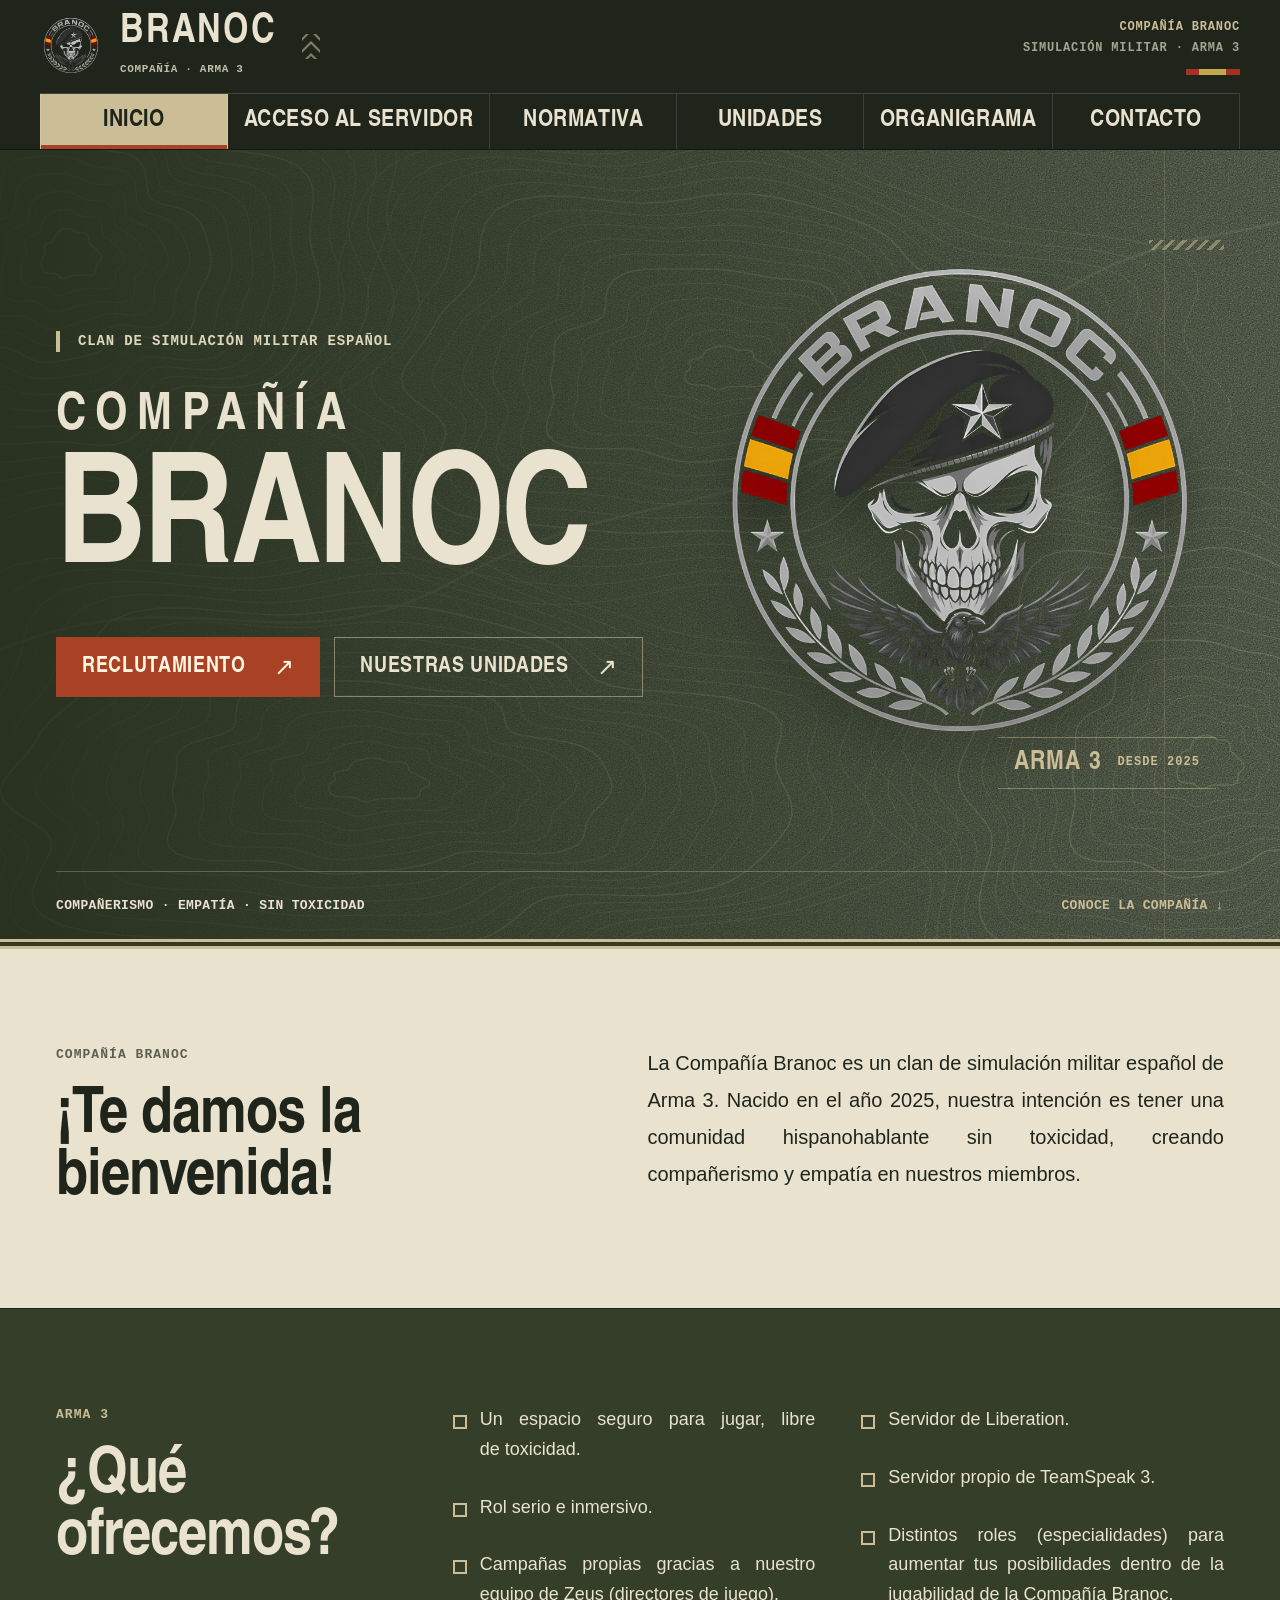
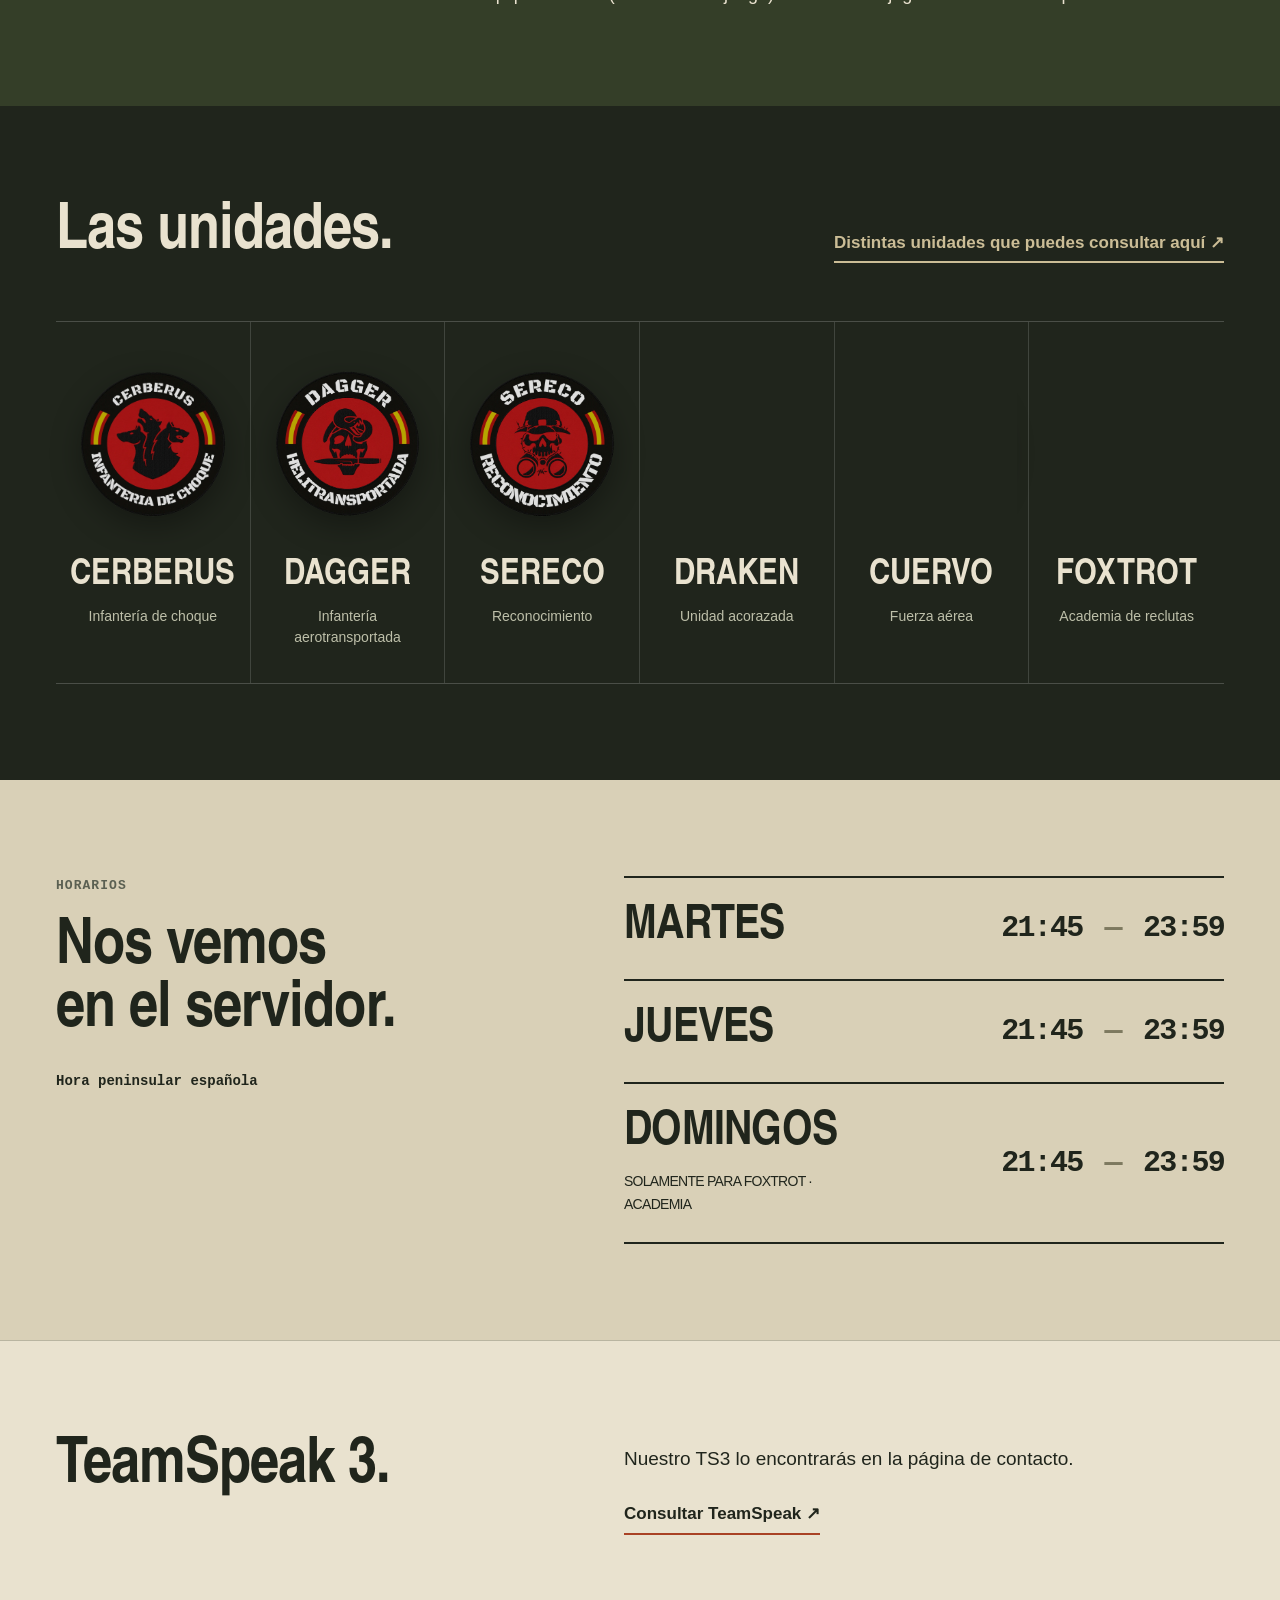
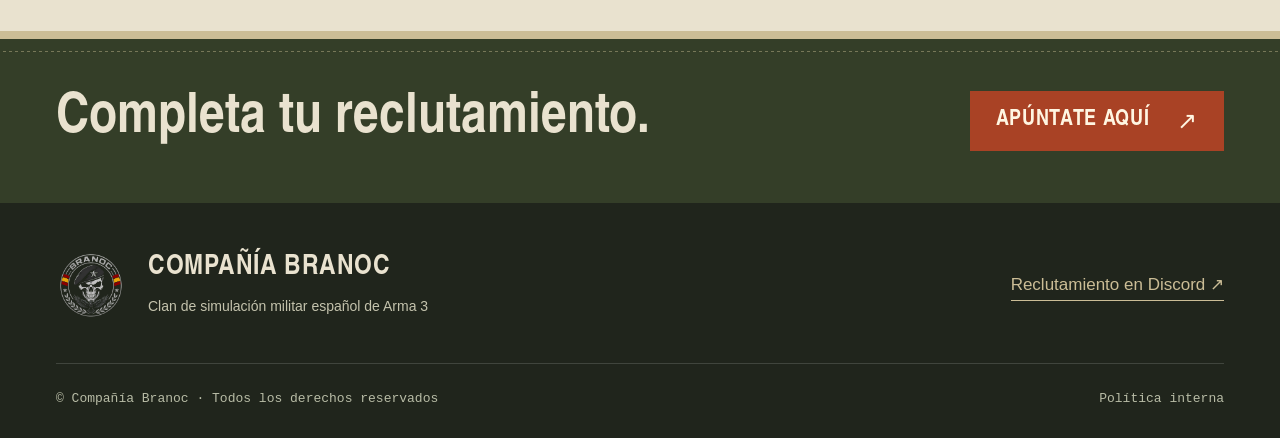
==== commit fb350b7c: "Add files via upload" ====
--- a/index.html
+++ b/index.html
@@ -1 +1 @@
-<!doctype html><html lang="es"><head><meta charset="utf-8"><meta name="viewport" content="width=device-width,initial-scale=1"><meta name="theme-color" content="#20251c"><meta name="description" content="Compañía Branoc. Clan español de simulación militar de Arma 3: campañas, unidades, normativa y reclutamiento."><title>Inicio | Compañía Branoc</title><link rel="icon" href="assets/logo.webp" type="image/webp"><link rel="stylesheet" href="styles.css?v=3"><script src="config.js" defer></script><script src="app.js?v=3" defer></script></head><body class="index-page"><a class="skip" href="#contenido">Saltar al contenido</a><div class="reading-progress" aria-hidden="true"></div><header class="site-header"><div class="header-inner"><a class="brand" href="index.html"><img src="assets/logo.webp" width="48" height="48" alt="Emblema de la Compañía Branoc"><span>BRANOC<small>COMPAÑÍA · ARMA 3</small></span></a><p class="masthead-note" aria-hidden="true">COMPAÑÍA BRANOC<span>SIMULACIÓN MILITAR · ARMA 3</span></p><nav class="desktop-nav" aria-label="Navegación principal"><a href="index.html" aria-current="page">Inicio</a><a href="acceso.html">Acceso al servidor</a><a href="normativa.html">Normativa</a><a href="unidades.html">Unidades</a><a href="organigrama.html">Organigrama</a><a href="contacto.html">Contacto</a></nav><details class="mobile-menu"><summary>Menú <span aria-hidden="true">☰</span></summary><nav aria-label="Navegación móvil"><a href="index.html" aria-current="page">Inicio</a><a href="acceso.html">Acceso al servidor</a><a href="normativa.html">Normativa</a><a href="unidades.html">Unidades</a><a href="organigrama.html">Organigrama</a><a href="contacto.html">Contacto</a></nav></details></div></header><main id="contenido"><section class="war-poster"><div class="poster-stripe" aria-hidden="true"></div><div class="poster-content wrap"><div class="poster-heading"><p class="poster-kicker">CLAN DE SIMULACIÓN MILITAR ESPAÑOL</p><h1><span>COMPAÑÍA</span>BRANOC</h1><div class="poster-actions"><a class="btn primary" href="acceso.html">Reclutamiento<span aria-hidden="true">↗</span></a><a class="btn secondary" href="unidades.html">Nuestras unidades<span aria-hidden="true">↗</span></a></div></div><div class="poster-crest"><img src="assets/logo.webp" width="680" height="680" alt="Emblema de Branoc: calavera con boina, estrella y laureles"><div class="year-stamp">ARMA 3<span>DESDE 2025</span></div></div></div><div class="poster-baseline wrap"><span>COMPAÑERISMO · EMPATÍA · SIN TOXICIDAD</span><a href="#compania">CONOCE LA COMPAÑÍA ↓</a></div></section><section class="company-intro wrap section reveal" id="compania"><div class="intro-heading"><p class="eyebrow">COMPAÑÍA BRANOC</p><h2>¡Te damos la bienvenida!</h2></div><div class="intro-copy"><p>La Compañía Branoc es un clan de simulación militar español de Arma 3. Nacido en el año 2025, nuestra intención es tener una comunidad hispanohablante sin toxicidad, creando compañerismo y empatía en nuestros miembros.</p></div></section><section class="offer-section"><div class="wrap section"><div class="offer-heading"><p class="eyebrow">ARMA 3</p><h2>¿Qué ofrecemos?</h2></div><div class="offer-columns"><ul class="offer-list"><li>Un espacio seguro para jugar, libre de toxicidad.</li><li>Rol serio e inmersivo.</li><li>Campañas propias gracias a nuestro equipo de Zeus (directores de juego).</li></ul><ul class="offer-list"><li>Servidor de Liberation.</li><li>Servidor propio de TeamSpeak 3.</li><li>Distintos roles (especialidades) para aumentar tus posibilidades dentro de la jugabilidad de la Compañía Branoc.</li></ul></div></div></section><section class="unit-line wrap section reveal"><div class="section-heading"><h2>Las unidades.</h2><a class="text-link" href="unidades.html">Distintas unidades que puedes consultar aquí ↗</a></div><div class="patch-line"><a href="unidades.html#cerberus"><img src="assets/cerberus.webp" width="220" height="220" alt="Emblema de Cerberus" loading="lazy"><strong>Cerberus</strong><span>Infantería de choque</span></a><a href="unidades.html#dagger"><img src="assets/dagger.webp" width="220" height="220" alt="Emblema de Dagger" loading="lazy"><strong>Dagger</strong><span>Infantería aerotransportada</span></a><a href="unidades.html#sereco"><img src="assets/sereco.webp" width="220" height="220" alt="Emblema de Sereco" loading="lazy"><strong>Sereco</strong><span>Reconocimiento</span></a><a href="unidades.html#draken"><img src="assets/draken.webp" width="220" height="220" alt="Emblema de Draken" loading="lazy"><strong>Draken</strong><span>Unidad acorazada</span></a><a href="unidades.html#cuervo"><img src="assets/cuervo.webp" width="220" height="220" alt="Emblema de Cuervo" loading="lazy"><strong>Cuervo</strong><span>Fuerza aérea</span></a></div></section><section class="operation-hours"><div class="wrap section hours-layout"><div><p class="eyebrow">HORARIOS</p><h2>Nos vemos<br>en el servidor.</h2><p class="hours-zone">Hora peninsular española</p></div><div class="hours-table"><div><h3>Martes</h3><p>21:45 <span>—</span> 23:59</p></div><div><h3>Jueves</h3><p>21:45 <span>—</span> 23:59</p></div><div><h3>Domingos<small>Solamente para Foxtrot · Academia</small></h3><p>21:45 <span>—</span> 23:59</p></div></div></div></section><section class="wrap section ts3-line"><h2>TeamSpeak 3.</h2><div><p>Nuestro TS3 lo encontrarás en la página de contacto.</p><a class="text-link" href="contacto.html#teamspeak">Consultar TeamSpeak ↗</a></div></section></main><section class="recruit-footer wrap"><p>Completa tu reclutamiento.</p><a class="btn primary" href="acceso.html">Apúntate aquí<span aria-hidden="true">↗</span></a></section><footer class="wrap"><div class="footer-brand"><img src="assets/logo.webp" alt="" width="60" height="60"><div><strong>COMPAÑÍA BRANOC</strong><p>Clan de simulación militar español de Arma 3</p></div></div><a href="https://discord.gg/kvtkXTfEEX" data-link="discord" target="_blank" rel="noopener noreferrer">Reclutamiento en Discord ↗</a><div class="footer-bottom"><span>© Compañía Branoc · Todos los derechos reservados</span><a href="normativa.html#politica">Política interna</a></div></footer><button class="back-top" aria-label="Volver arriba" hidden>↑</button><div class="toast" role="status" aria-live="polite"></div></body></html>+<!doctype html><html lang="es"><head><meta charset="utf-8"><meta name="viewport" content="width=device-width,initial-scale=1"><meta name="theme-color" content="#20251c"><meta name="description" content="Compañía Branoc. Clan español de simulación militar de Arma 3: campañas, unidades, normativa y reclutamiento."><title>Inicio | Compañía Branoc</title><link rel="icon" href="assets/logo.webp" type="image/webp"><link rel="stylesheet" href="styles.css?v=4"><script src="config.js?v=4" defer></script><script src="app.js?v=4" defer></script></head><body class="index-page"><a class="skip" href="#contenido">Saltar al contenido</a><div class="reading-progress" aria-hidden="true"></div><header class="site-header"><div class="header-inner"><a class="brand" href="index.html"><img decoding="async" src="assets/logo.webp" width="48" height="48" alt="Emblema de la Compañía Branoc"><span>BRANOC <small>COMPAÑÍA · ARMA 3</small></span></a><p class="masthead-note" aria-hidden="true">COMPAÑÍA BRANOC<span>SIMULACIÓN MILITAR · ARMA 3</span></p><nav class="desktop-nav" aria-label="Navegación principal"><a href="index.html" aria-current="page">Inicio</a><a href="acceso.html">Acceso al servidor</a><a href="normativa.html">Normativa</a><a href="unidades.html">Unidades</a><a href="organigrama.html">Organigrama</a><a href="contacto.html">Contacto</a></nav><details class="mobile-menu"><summary>Menú <span aria-hidden="true">☰</span></summary><nav aria-label="Navegación móvil"><a href="index.html" aria-current="page">Inicio</a><a href="acceso.html">Acceso al servidor</a><a href="normativa.html">Normativa</a><a href="unidades.html">Unidades</a><a href="organigrama.html">Organigrama</a><a href="contacto.html">Contacto</a></nav></details></div></header><main id="contenido"><section class="war-poster"><div class="poster-stripe" aria-hidden="true"></div><div class="poster-content wrap"><div class="poster-heading"><p class="poster-kicker">CLAN DE SIMULACIÓN MILITAR ESPAÑOL</p><h1><span>COMPAÑÍA</span> BRANOC</h1><div class="poster-actions"><a class="btn primary" href="acceso.html">Reclutamiento<span aria-hidden="true">↗</span></a><a class="btn secondary" href="unidades.html">Nuestras unidades<span aria-hidden="true">↗</span></a></div></div><div class="poster-crest"><img decoding="async" src="assets/logo.webp" width="680" height="680" alt="Emblema de Branoc: calavera con boina, estrella y laureles"><div class="year-stamp">ARMA 3 <span>DESDE 2025</span></div></div></div><div class="poster-baseline wrap"><span>COMPAÑERISMO · EMPATÍA · SIN TOXICIDAD</span><a href="#compania">CONOCE LA COMPAÑÍA ↓</a></div></section><section class="company-intro wrap section reveal" id="compania"><div class="intro-heading"><p class="eyebrow">COMPAÑÍA BRANOC</p><h2>¡Te damos la bienvenida!</h2></div><div class="intro-copy"><p>La Compañía Branoc es un clan de simulación militar español de Arma 3. Nacido en el año 2025, nuestra intención es tener una comunidad hispanohablante sin toxicidad, creando compañerismo y empatía en nuestros miembros.</p></div></section><section class="offer-section"><div class="wrap section"><div class="offer-heading"><p class="eyebrow">ARMA 3</p><h2>¿Qué ofrecemos?</h2></div><div class="offer-columns"><ul class="offer-list"><li>Un espacio seguro para jugar, libre de toxicidad.</li><li>Rol serio e inmersivo.</li><li>Campañas propias gracias a nuestro equipo de Zeus (directores de juego).</li></ul><ul class="offer-list"><li>Servidor de Liberation.</li><li>Servidor propio de TeamSpeak 3.</li><li>Distintos roles (especialidades) para aumentar tus posibilidades dentro de la jugabilidad de la Compañía Branoc.</li></ul></div></div></section><section class="unit-line wrap section reveal"><div class="section-heading"><h2>Las unidades.</h2><a class="text-link" href="unidades.html">Distintas unidades que puedes consultar aquí ↗</a></div><div class="patch-line"><a href="unidades.html#cerberus"><img decoding="async" src="assets/cerberus.webp" width="220" height="220" alt="Emblema de Cerberus" loading="lazy"><strong>Cerberus</strong><span>Infantería de choque</span></a><a href="unidades.html#dagger"><img decoding="async" src="assets/dagger.webp" width="220" height="220" alt="Emblema de Dagger" loading="lazy"><strong>Dagger</strong><span>Infantería aerotransportada</span></a><a href="unidades.html#sereco"><img decoding="async" src="assets/sereco.webp" width="220" height="220" alt="Emblema de Sereco" loading="lazy"><strong>Sereco</strong><span>Reconocimiento</span></a><a href="unidades.html#draken"><img decoding="async" src="assets/draken.webp" width="220" height="220" alt="Emblema de Draken" loading="lazy"><strong>Draken</strong><span>Unidad acorazada</span></a><a href="unidades.html#cuervo"><img decoding="async" src="assets/cuervo.webp" width="220" height="220" alt="Emblema de Cuervo" loading="lazy"><strong>Cuervo</strong><span>Fuerza aérea</span></a><a href="unidades.html#foxtrot" class="foxtrot-patch"><img decoding="async" src="assets/foxtrot.png" width="1536" height="1536" alt="Emblema de Foxtrot" loading="lazy"><strong>Foxtrot</strong><span>Academia de reclutas</span></a></div></section><section class="operation-hours"><div class="wrap section hours-layout"><div><p class="eyebrow">HORARIOS</p><h2>Nos vemos<br> en el servidor.</h2><p class="hours-zone">Hora peninsular española</p></div><div class="hours-table"><div><h3>Martes</h3><p>21:45 <span>—</span> 23:59</p></div><div><h3>Jueves</h3><p>21:45 <span>—</span> 23:59</p></div><div><h3>Domingos <small>Solamente para Foxtrot · Academia</small></h3><p>21:45 <span>—</span> 23:59</p></div></div></div></section><section class="wrap section ts3-line"><h2>TeamSpeak 3.</h2><div><p>Nuestro TS3 lo encontrarás en la página de contacto.</p><a class="text-link" href="contacto.html#teamspeak">Consultar TeamSpeak ↗</a></div></section></main><section class="recruit-footer wrap"><p>Completa tu reclutamiento.</p><a class="btn primary" href="acceso.html">Apúntate aquí<span aria-hidden="true">↗</span></a></section><footer class="wrap"><div class="footer-brand"><img decoding="async" src="assets/logo.webp" alt="" width="60" height="60"><div><strong>COMPAÑÍA BRANOC</strong><p>Clan de simulación militar español de Arma 3</p></div></div><a href="https://discord.gg/ZEfmJJxBvb" data-link="discord" target="_blank" rel="noopener noreferrer">Reclutamiento en Discord ↗</a><div class="footer-bottom"><span>© Compañía Branoc · Todos los derechos reservados</span><a href="normativa.html#politica">Política interna</a></div></footer><button class="back-top" aria-label="Volver arriba" hidden>↑</button><div class="toast" role="status" aria-live="polite"></div></body></html>
--- a/styles.css
+++ b/styles.css
@@ -30,3 +30,22 @@
 @media(max-width:1150px){.cooperatives-layout{gap:50px}.cooperatives-heading h2{font-size:58px}}
 @media(max-width:900px){.cooperatives-layout{grid-template-columns:1fr;gap:35px}.cooperatives-heading h2 br{display:none}.cooperatives-heading h2{font-size:62px}.cooperatives-heading>p:last-child{max-width:760px}.contact-jumps a{font-size:25px}}
 @media(max-width:600px){.contact-jumps{gap:0 20px}.contact-jumps a{font-size:24px;padding-right:0;margin-right:0}.cooperatives-heading h2{font-size:46px}.cooperatives-heading>p:last-child,.cooperatives-body>p,.cooperatives-steps>li p{font-size:18px}.cooperatives-steps>li{padding-left:0;padding-top:62px}.cooperatives-steps>li:before{top:24px}}
+/* Revision 4: reading, six units and restrained field details. */
+.intro-copy p,.step p,.rule-section p,.unit-copy p:not(.eyebrow),.contact-card p:not(.eyebrow),.staff-layout p,.cooperatives-heading>p:last-child,.cooperatives-body>p,.cooperatives-steps p,.offer-list li,.note{text-align:justify;text-align-last:left;text-justify:inter-word;hyphens:auto;overflow-wrap:break-word;text-wrap:pretty}
+.rule-section h2,.unit-copy h2,.step h2{overflow-wrap:break-word}.rule-section{line-height:1.9}.rule-section>br{display:none}
+.unit-index{display:flex;flex-wrap:wrap;margin-top:28px;gap:0;border-block:1px solid var(--rule)}.unit-index a{flex:1;text-align:center;padding:18px 15px;font:700 26px/1.1 var(--heading);text-transform:uppercase;border-bottom:3px solid transparent;transition:background .18s,border-color .18s}.unit-index a:hover,.unit-index a[aria-current]{background:#d8d0b8;border-color:var(--accent)}.unit-actions{display:flex;flex-wrap:wrap;gap:16px 25px;margin-top:24px}.foxtrot-image{background:#000}.foxtrot-image:after{display:none}.foxtrot-image img{width:100%;max-height:none;filter:none}.foxtrot-image:before{inset:10px;z-index:1;border-color:#d1c4a154;pointer-events:none}.foxtrot-patch img{clip-path:circle(47% at 50% 48%)}
+.patch-line{grid-template-columns:repeat(6,minmax(0,1fr))}.patch-line img{height:175px}.unit-card{scroll-margin-top:calc(var(--nav-height) + 28px)}
+/* Rank-style chevrons, fabric seams and a Spanish-colour ribbon. */
+.brand:after{content:'';width:18px;height:25px;display:block;margin-left:7px;background:linear-gradient(135deg,transparent 45%,var(--sand) 46% 57%,transparent 58%) left/50% 12px repeat-y,linear-gradient(225deg,transparent 45%,var(--sand) 46% 57%,transparent 58%) right/50% 12px repeat-y;opacity:.6}.masthead-note:after{content:'';display:block;width:54px;height:6px;margin:10px 0 0 auto;background:linear-gradient(90deg,#a63123 0 25%,#c3a64c 25% 75%,#a63123 75%)}.war-poster{border-bottom-style:double}.poster-crest:after{content:'';position:absolute;right:0;top:20px;width:75px;height:10px;background:repeating-linear-gradient(135deg,var(--sand) 0 3px,transparent 3px 8px);opacity:.5}.unit-image:before{border-style:solid;box-shadow:inset 0 0 0 5px #00000014}.recruit-footer{position:relative}.recruit-footer:before{content:'';position:absolute;inset:12px 0 auto;height:1px;background:repeating-linear-gradient(90deg,transparent 0 3px,#d2c69a6b 3px 6px)}
+/* Brief page entrances, staggered insignia and transitions between pages. */
+.page-heading .eyebrow{animation:title-in .4s ease-out both}.page-heading h1{animation:title-in .5s .06s ease-out both}.page-heading .lead{animation:title-in .5s .12s ease-out both}.poster-kicker{animation:title-in .5s ease-out both}.poster-heading h1{animation:title-in .65s .08s ease-out both}.poster-actions{animation:title-in .55s .18s ease-out both}.will-reveal{transition:opacity .5s var(--reveal-delay,0s) ease-out,transform .5s var(--reveal-delay,0s) ease-out}.desktop-nav a{position:relative}.desktop-nav a:after{content:'';position:absolute;bottom:0;left:18px;right:18px;height:3px;background:var(--sand);transform:scaleX(0);transform-origin:left;transition:transform .22s ease-out}.desktop-nav a:hover:after{transform:scaleX(1)}.desktop-nav a[aria-current]:after{display:none}.btn span{transition:transform .2s}.btn:hover span{transform:translate(3px,-3px)}.unit-image img{transition:transform .35s ease-out,filter .35s ease-out}.unit-card:hover .unit-image img{transform:translateY(-5px) scale(1.015)}.patch-line a:hover img{transform:translateY(-6px) rotate(-2deg)}.back-top:hover{background:var(--olive)}
+@keyframes title-in{from{opacity:0;transform:translateY(12px)}to{opacity:1;transform:none}}
+@view-transition{navigation:auto}::view-transition-old(root){animation:page-fade-out .18s ease-out both}::view-transition-new(root){animation:page-fade-in .28s ease-out both}@keyframes page-fade-out{to{opacity:0}}@keyframes page-fade-in{from{opacity:0}to{opacity:1}}
+@media(max-width:1150px){.patch-line{grid-template-columns:repeat(3,minmax(0,1fr))}.patch-line a:nth-child(3){border-right:0}.patch-line a:nth-child(-n+3){border-bottom:1px solid #ffffff25}.patch-line img{height:175px}.unit-index a{font-size:24px}}
+@media(max-width:900px){.brand:after{display:none}.unit-index a{flex:1 1 30%;padding:16px 10px}.poster-crest:after{width:50px;top:10px}.rules-index a[aria-current]{border-left:3px solid var(--sand);padding-left:12px}}
+@media(max-width:600px){.patch-line{grid-template-columns:repeat(2,minmax(0,1fr));overflow:visible;padding-bottom:0;border-bottom:1px solid #ffffff30;scroll-snap-type:none}.patch-line a{padding:25px 12px;border-bottom:1px solid #ffffff25}.patch-line a:nth-child(odd){border-right:1px solid #ffffff25}.patch-line a:nth-child(even){border-right:0}.patch-line a:nth-last-child(-n+2){border-bottom:0}.patch-line img{width:100%;height:140px}.patch-line strong{font-size:30px}.patch-line span{font-size:13px}.unit-index a{flex-basis:33%;font-size:22px;padding:16px 7px}.unit-actions{gap:15px}.foxtrot-image{width:min(100%,330px)}.intro-copy p,.step p,.unit-copy p:not(.eyebrow),.contact-card p:not(.eyebrow),.staff-layout p,.cooperatives-steps p{line-height:1.85}.rule-section p{line-height:1.9}.unit-card:hover .unit-image img{transform:none}.poster-crest:after{display:none}}
+@media(prefers-reduced-motion:reduce){*,*:before,*:after{animation:none!important;transition:none!important}::view-transition-old(root),::view-transition-new(root){animation:none!important}.will-reveal{opacity:1;transform:none}.btn:hover,.btn:hover span,.unit-card:hover .unit-image img,.patch-line a:hover img{transform:none}}
+.unit-index{display:grid;grid-template-columns:repeat(6,minmax(0,1fr))}
+@media(max-width:1150px){.unit-index a{font-size:22px;padding-inline:10px}}
+@media(max-width:900px){.unit-index{grid-template-columns:repeat(3,minmax(0,1fr))}}
+@media(max-width:600px){.unit-index{grid-template-columns:repeat(2,minmax(0,1fr))}}
